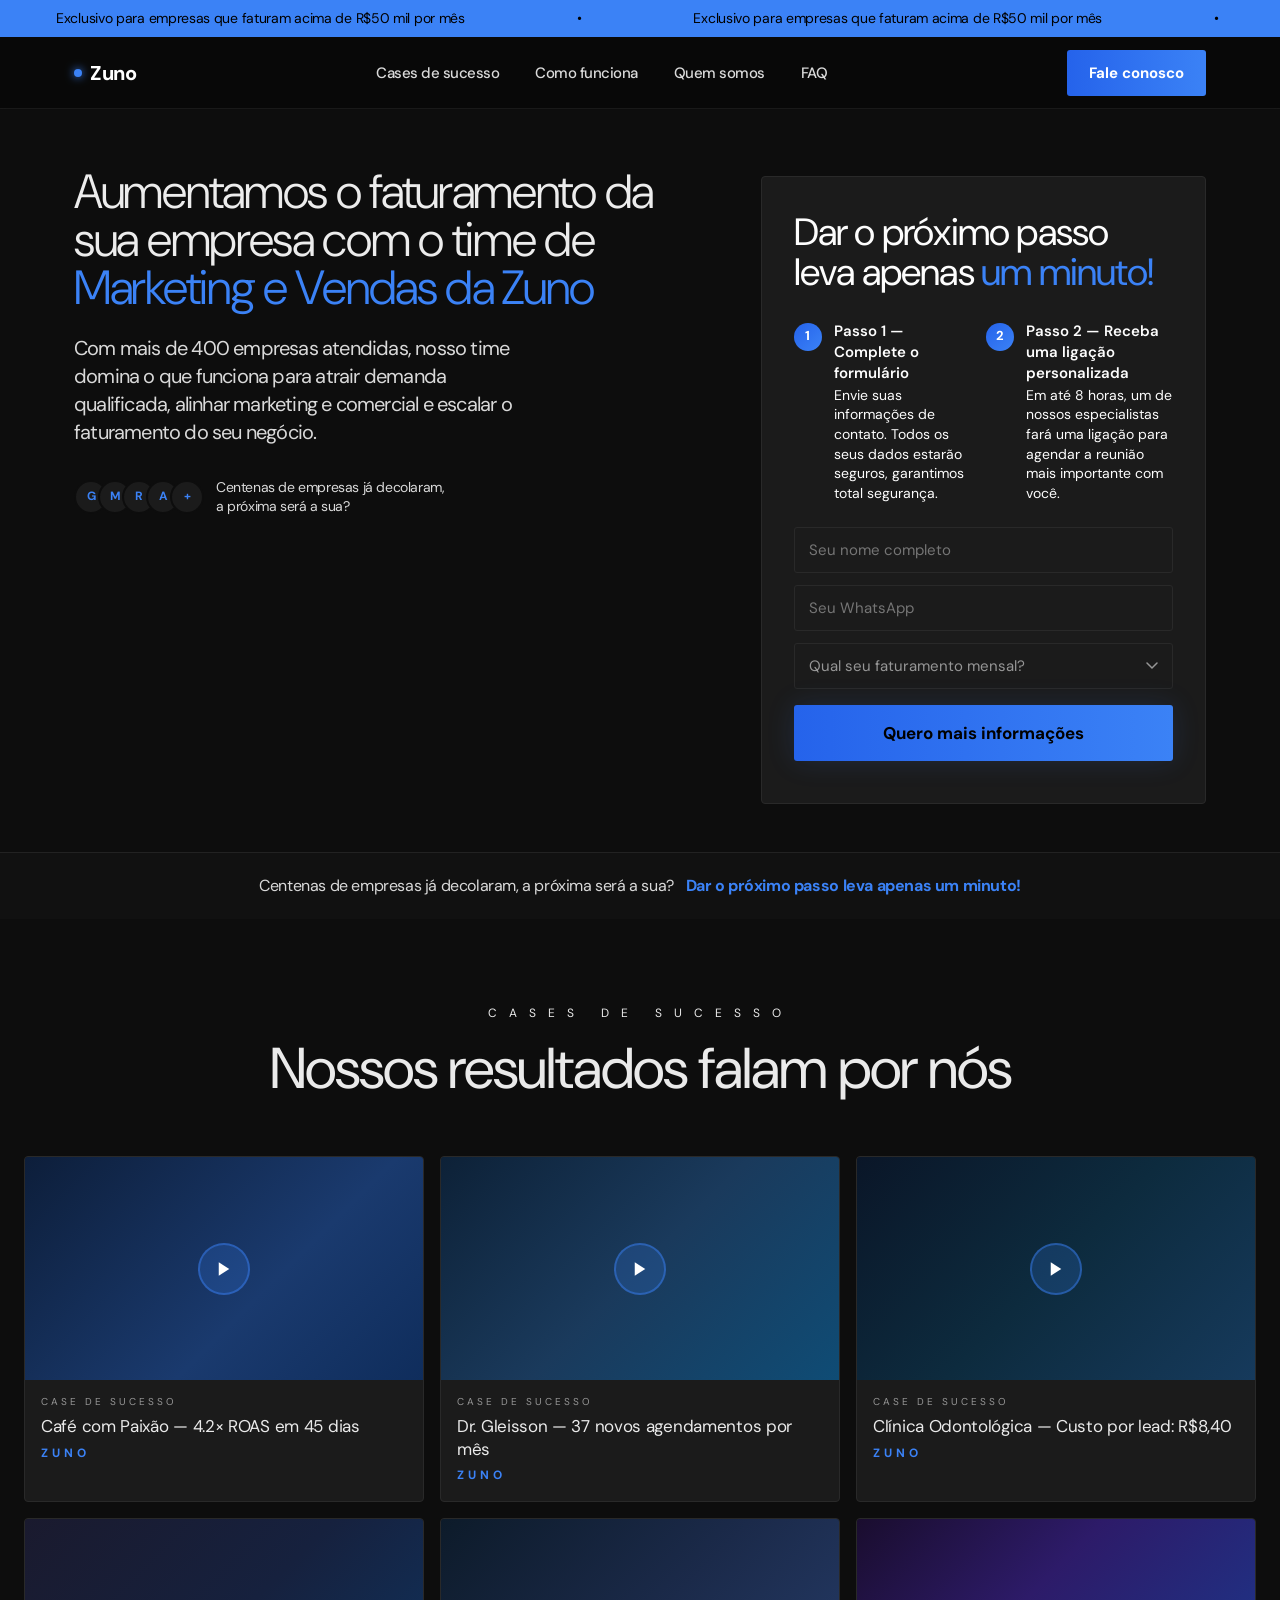
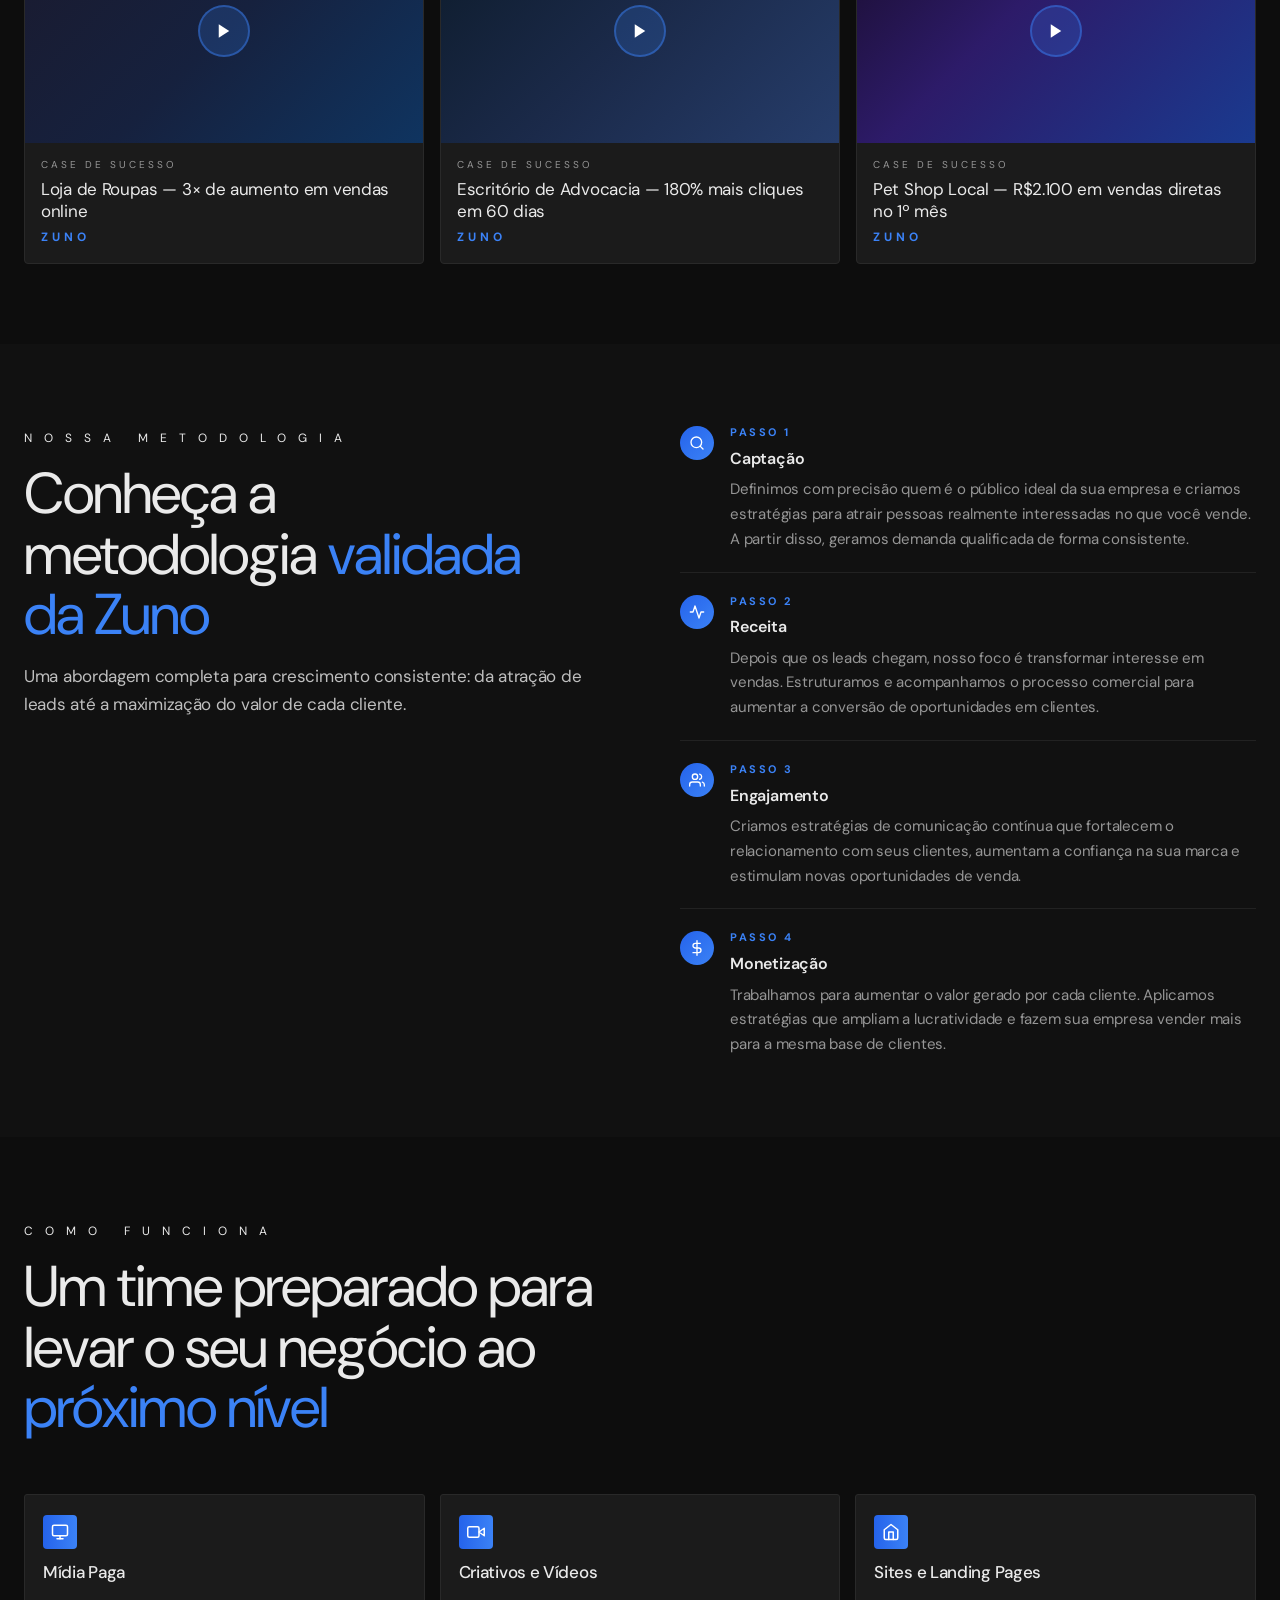
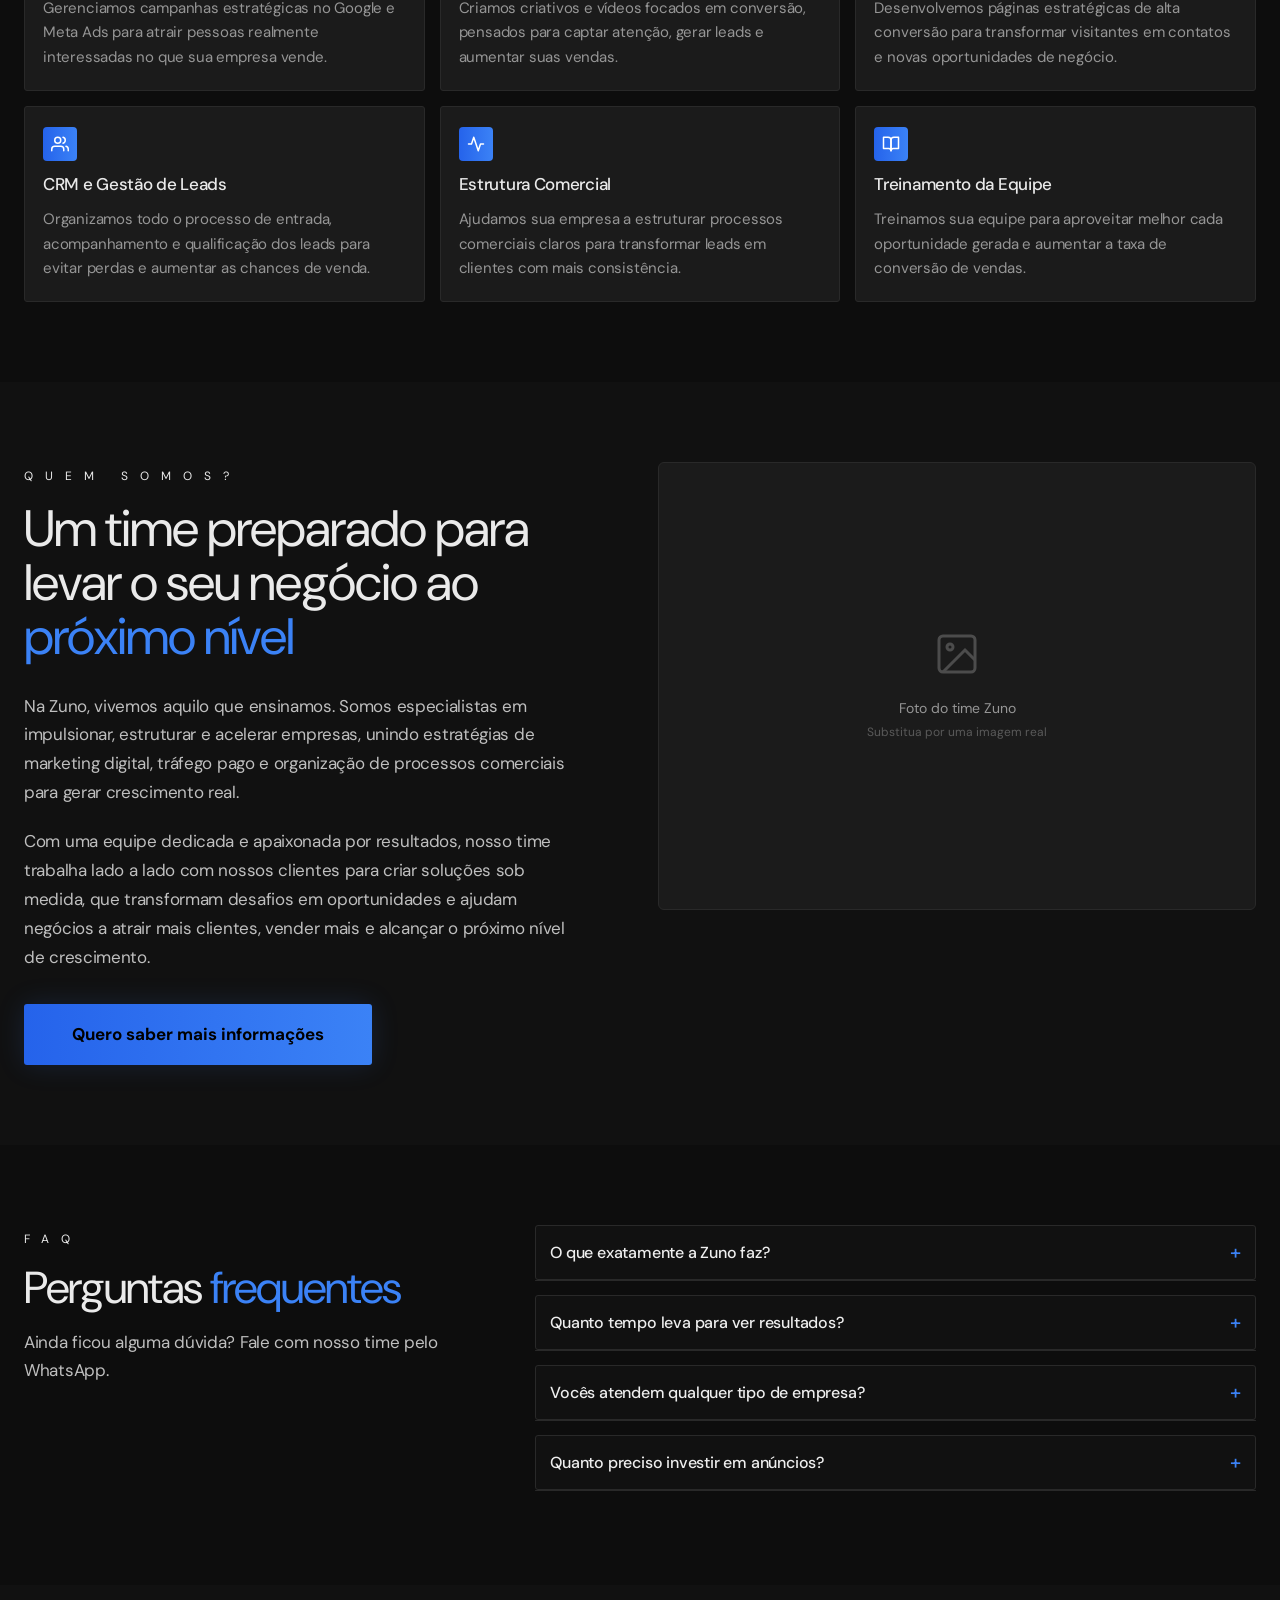
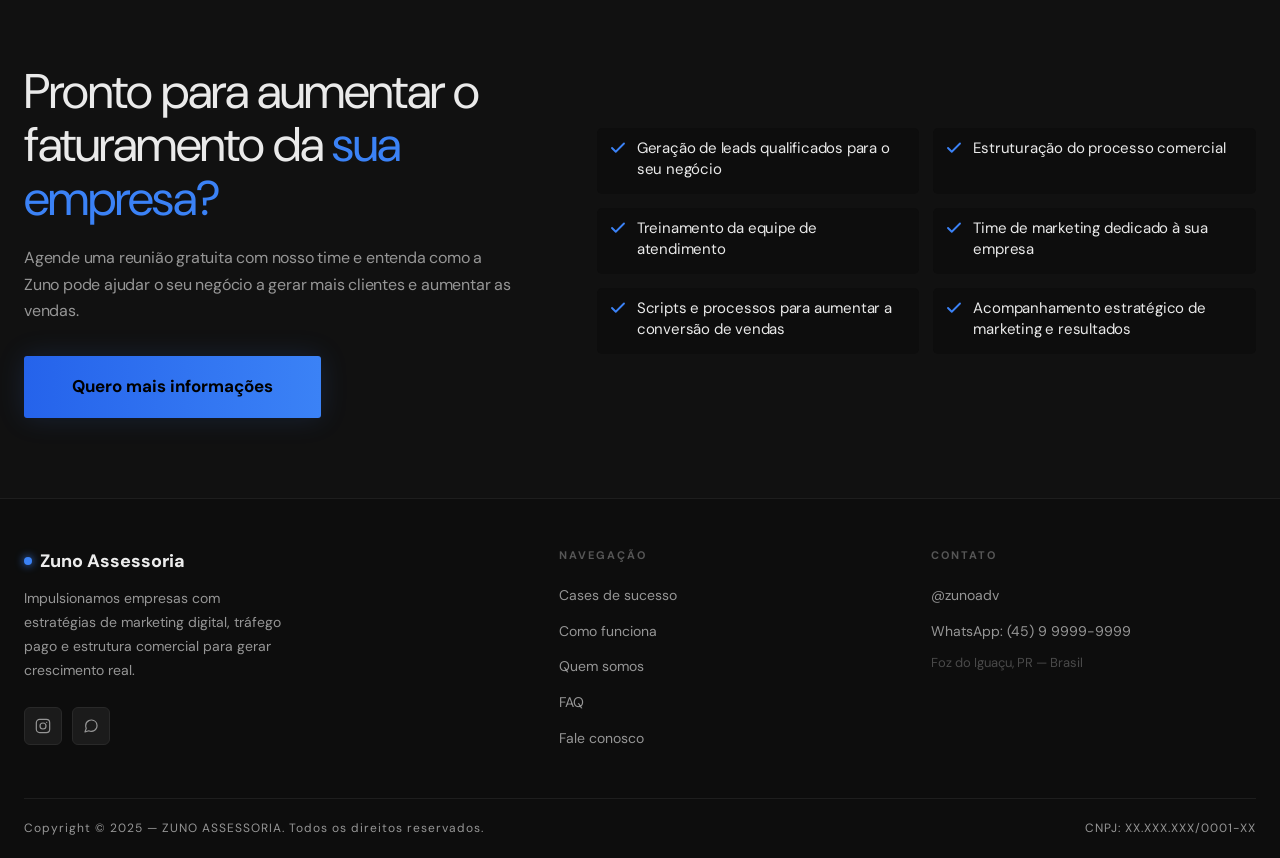
==== index.html @ ab3e51ee "Add initial project structure with essential files including .gitignore, 404 page, favicon, and basi" ====
<!-- Comentario de teste Pedro Riquelme -->



<!DOCTYPE html>
<html lang="pt-BR">
<head>
  <meta charset="UTF-8" />
  <meta name="viewport" content="width=device-width, initial-scale=1.0" />
  <title>Zuno Assessoria — Marketing e Vendas para Empresas</title>
  <meta name="description" content="Aumentamos o faturamento da sua empresa com o time de Marketing e Vendas da Zuno. Mais de 400 empresas atendidas." />
  <meta name="theme-color" content="#0D0D0D" />
  <meta property="og:title" content="Zuno Assessoria — Marketing e Vendas para Empresas" />
  <meta property="og:description" content="Aumentamos o faturamento da sua empresa com o time de Marketing e Vendas da Zuno. Mais de 400 empresas atendidas." />
  <meta property="og:type" content="website" />
  <meta property="og:locale" content="pt_BR" />
  <meta property="og:url" content="https://zuno.com.br/" />
  <meta property="og:image" content="https://zuno.com.br/assets/img/og-cover.jpg" />
  <meta name="twitter:card" content="summary_large_image" />
  <meta name="twitter:title" content="Zuno Assessoria — Marketing e Vendas para Empresas" />
  <meta name="twitter:description" content="Aumentamos o faturamento da sua empresa com o time de Marketing e Vendas da Zuno. Mais de 400 empresas atendidas." />
  <meta name="twitter:image" content="https://zuno.com.br/assets/img/og-cover.jpg" />
  <link rel="icon" type="image/svg+xml" href="favicon.svg" />
  <link rel="manifest" href="site.webmanifest" />
  <link rel="stylesheet" href="assets/css/main.css" />
  <link rel="preconnect" href="https://fonts.googleapis.com" />
  <link rel="preconnect" href="https://fonts.gstatic.com" crossorigin />
  <link href="https://fonts.googleapis.com/css2?family=DM+Sans:ital,opsz,wght@0,9..40,300;0,9..40,400;0,9..40,500;0,9..40,700;1,9..40,300&display=swap" rel="stylesheet" />
  
</head>
<body>

<!-- ─── 1. Ticker ──────────────────────────────────────────────── -->
<div class="ticker-wrap" aria-hidden="true">
  <div class="ticker-track">
    <span class="ticker-item">Exclusivo para empresas que faturam acima de R$50 mil por mês</span>
    <span class="ticker-item">•</span>
    <span class="ticker-item">Exclusivo para empresas que faturam acima de R$50 mil por mês</span>
    <span class="ticker-item">•</span>
    <span class="ticker-item">Exclusivo para empresas que faturam acima de R$50 mil por mês</span>
    <span class="ticker-item">•</span>
    <span class="ticker-item">Exclusivo para empresas que faturam acima de R$50 mil por mês</span>
    <span class="ticker-item">•</span>
  </div>
</div>

<!-- ─── 2. Navbar ──────────────────────────────────────────────── -->
<nav class="nav" id="nav">
  <div class="nav-inner">
    <a href="#" class="nav-logo">
      <span class="nav-dot"></span>
      Zuno
    </a>

    <ul class="nav-links" id="nav-menu">
      <li><a href="#cases">Cases de sucesso</a></li>
      <li><a href="#como-funciona">Como funciona</a></li>
      <li><a href="#quem-somos">Quem somos</a></li>
      <li><a href="#faq">FAQ</a></li>
    </ul>

    <div class="nav-cta-wrap">
      <a href="https://wa.me/5545999999999?text=Ol%C3%A1%2C+Zuno%21+Quero+saber+mais." target="_blank" class="btn btn--nav">
        Fale conosco
      </a>
    </div>

    <button class="nav-toggle" id="nav-toggle" aria-label="Menu" style="display:none;">
      <svg width="22" height="22" viewBox="0 0 24 24" fill="none" stroke="currentColor" stroke-width="2" stroke-linecap="round"><line x1="3" y1="6" x2="21" y2="6"/><line x1="3" y1="12" x2="21" y2="12"/><line x1="3" y1="18" x2="21" y2="18"/></svg>
    </button>
  </div>
</nav>

<!-- ─── 3. Hero ────────────────────────────────────────────────── -->
<section class="hero">
  <div class="hero-inner">

    <!-- Left: copy -->
    <div class="hero-content">
      <h1>
        Aumentamos o faturamento da sua empresa com o time de
        <span class="hl">Marketing e Vendas da Zuno</span>
      </h1>
      <p class="hero-lead">
        Com mais de 400 empresas atendidas, nosso time domina o que funciona para atrair demanda qualificada, alinhar marketing e comercial e escalar o faturamento do seu negócio.
      </p>
      <div class="hero-proof">
        <div class="hero-proof-avatars">
          <div class="avatar">G</div>
          <div class="avatar">M</div>
          <div class="avatar">R</div>
          <div class="avatar">A</div>
          <div class="avatar">+</div>
        </div>
        <p class="hero-proof-text">
          Centenas de empresas já decolaram,<br>a próxima será a sua?
        </p>
      </div>
    </div>

    <!-- Right: form -->
    <div class="hero-form-col">
      <div class="hero-form-card">
        <h2 class="form-title">
          Dar o próximo passo<br>leva apenas <span class="hl">um minuto!</span>
        </h2>

        <div class="form-steps">
          <div class="form-step">
            <div class="step-num">1</div>
            <div class="step-body">
              <strong>Passo 1 — Complete o formulário</strong>
              Envie suas informações de contato. Todos os seus dados estarão seguros, garantimos total segurança.
            </div>
          </div>
          <div class="form-step">
            <div class="step-num">2</div>
            <div class="step-body">
              <strong>Passo 2 — Receba uma ligação personalizada</strong>
              Em até 8 horas, um de nossos especialistas fará uma ligação para agendar a reunião mais importante com você.
            </div>
          </div>
        </div>

        <form id="hero-form" data-sheet-endpoint="https://script.google.com/macros/s/AKfycbxBrelajhMUaCV2Io5oMm3vI7bCicFJ7nbtgN6EpXoU764h94NG1DS22sK47NPUr_xtGw/exec" novalidate>
          <div class="form-row">
            <input class="field" type="text" id="h-nome" name="nome" placeholder="Seu nome completo" required />
          </div>
          <div class="form-row">
            <input class="field" type="tel" id="h-wp" name="whatsapp" placeholder="Seu WhatsApp" required />
          </div>
          <div class="form-row">
            <select class="field" id="h-fat" name="faturamento">
              <option value="" disabled selected>Qual seu faturamento mensal?</option>
              <option>Abaixo de R$15 mil</option>
              <option>R$15 mil a R$30 mil</option>
              <option>R$31 mil a R$50 mil</option>
              <option>R$51 mil a R$100 mil</option>
              <option>R$100 mil a R$200 mil</option>
              <option>R$200 mil a R$500 mil</option>
              <option>Acima de R$500 mil</option>
            </select>
          </div>
          <button type="submit" class="btn btn--primary btn--full" style="margin-top:4px;">
            Quero mais informações
          </button>
          <p id="hero-form-feedback" style="margin-top:10px;font-size:14px;color:var(--gray-mid);" aria-live="polite"></p>
        </form>
      </div>
    </div>

  </div>

  <!-- Bottom bar -->
  <div class="hero-bar">
    <div class="hero-bar-inner">
      <p class="hero-bar-text">
        Centenas de empresas já decolaram, a próxima será a sua?
        <strong style="color:var(--blue); margin-left:8px;">Dar o próximo passo leva apenas um minuto!</strong>
      </p>
    </div>
  </div>
</section>

<!-- ─── 4. Cases ───────────────────────────────────────────────── -->
<section class="cases-section" id="cases">
  <div class="container">
    <div class="cases-head">
      <div class="s-label">CASES DE SUCESSO</div>
      <h2 class="s-title">Nossos resultados falam por nós</h2>
    </div>

    <div class="cases-grid">

      <div class="case-card">
        <div class="case-thumb">
          <div class="case-thumb-bg" style="background:linear-gradient(135deg,#0d1e3a 0%,#1a3a6e 60%,#0f2d5c 100%);"></div>
          <div class="case-play"><svg width="18" height="18" viewBox="0 0 24 24" fill="white"><polygon points="5 3 19 12 5 21 5 3"/></svg></div>
        </div>
        <div class="case-body">
          <div class="case-tag">CASE DE SUCESSO</div>
          <div class="case-title">Café com Paixão — 4.2× ROAS em 45 dias</div>
          <div class="case-brand">ZUNO</div>
        </div>
      </div>

      <div class="case-card">
        <div class="case-thumb">
          <div class="case-thumb-bg" style="background:linear-gradient(135deg,#0d2137 0%,#1a3a5c 50%,#0f4c75 100%);"></div>
          <div class="case-play"><svg width="18" height="18" viewBox="0 0 24 24" fill="white"><polygon points="5 3 19 12 5 21 5 3"/></svg></div>
        </div>
        <div class="case-body">
          <div class="case-tag">CASE DE SUCESSO</div>
          <div class="case-title">Dr. Gleisson — 37 novos agendamentos por mês</div>
          <div class="case-brand">ZUNO</div>
        </div>
      </div>

      <div class="case-card">
        <div class="case-thumb">
          <div class="case-thumb-bg" style="background:linear-gradient(135deg,#0a1628 0%,#0d2b3e 50%,#163a5c 100%);"></div>
          <div class="case-play"><svg width="18" height="18" viewBox="0 0 24 24" fill="white"><polygon points="5 3 19 12 5 21 5 3"/></svg></div>
        </div>
        <div class="case-body">
          <div class="case-tag">CASE DE SUCESSO</div>
          <div class="case-title">Clínica Odontológica — Custo por lead: R$8,40</div>
          <div class="case-brand">ZUNO</div>
        </div>
      </div>

      <div class="case-card">
        <div class="case-thumb">
          <div class="case-thumb-bg" style="background:linear-gradient(135deg,#1a1a2e 0%,#16213e 50%,#0f3460 100%);"></div>
          <div class="case-play"><svg width="18" height="18" viewBox="0 0 24 24" fill="white"><polygon points="5 3 19 12 5 21 5 3"/></svg></div>
        </div>
        <div class="case-body">
          <div class="case-tag">CASE DE SUCESSO</div>
          <div class="case-title">Loja de Roupas — 3× de aumento em vendas online</div>
          <div class="case-brand">ZUNO</div>
        </div>
      </div>

      <div class="case-card">
        <div class="case-thumb">
          <div class="case-thumb-bg" style="background:linear-gradient(135deg,#0d1b2a 0%,#1b2a4a 50%,#263d6b 100%);"></div>
          <div class="case-play"><svg width="18" height="18" viewBox="0 0 24 24" fill="white"><polygon points="5 3 19 12 5 21 5 3"/></svg></div>
        </div>
        <div class="case-body">
          <div class="case-tag">CASE DE SUCESSO</div>
          <div class="case-title">Escritório de Advocacia — 180% mais cliques em 60 dias</div>
          <div class="case-brand">ZUNO</div>
        </div>
      </div>

      <div class="case-card">
        <div class="case-thumb">
          <div class="case-thumb-bg" style="background:linear-gradient(135deg,#1a0d2e 0%,#2d1b69 40%,#1a3a8f 100%);"></div>
          <div class="case-play"><svg width="18" height="18" viewBox="0 0 24 24" fill="white"><polygon points="5 3 19 12 5 21 5 3"/></svg></div>
        </div>
        <div class="case-body">
          <div class="case-tag">CASE DE SUCESSO</div>
          <div class="case-title">Pet Shop Local — R$2.100 em vendas diretas no 1º mês</div>
          <div class="case-brand">ZUNO</div>
        </div>
      </div>

    </div>
  </div>
</section>

<!-- ─── 5. Metodologia ─────────────────────────────────────────── -->
<section class="metod-section" id="metodologia">
  <div class="container">
    <div class="metod-inner">

      <div class="metod-left">
        <div class="s-label">NOSSA METODOLOGIA</div>
        <h2 class="s-title">Conheça a metodologia <span class="hl">validada da Zuno</span></h2>
        <p class="s-sub">Uma abordagem completa para crescimento consistente: da atração de leads até a maximização do valor de cada cliente.</p>
      </div>

      <div class="metod-steps">

        <div class="metod-step">
          <div class="metod-icon">
            <svg width="16" height="16" viewBox="0 0 24 24" fill="none" stroke="currentColor" stroke-width="2" stroke-linecap="round" stroke-linejoin="round"><circle cx="11" cy="11" r="8"/><path d="m21 21-4.35-4.35"/></svg>
          </div>
          <div class="metod-content">
            <div class="metod-label">Passo 1</div>
            <div class="metod-name">Captação</div>
            <p class="metod-desc">Definimos com precisão quem é o público ideal da sua empresa e criamos estratégias para atrair pessoas realmente interessadas no que você vende. A partir disso, geramos demanda qualificada de forma consistente.</p>
          </div>
        </div>

        <div class="metod-step">
          <div class="metod-icon">
            <svg width="16" height="16" viewBox="0 0 24 24" fill="none" stroke="currentColor" stroke-width="2" stroke-linecap="round" stroke-linejoin="round"><polyline points="22 12 18 12 15 21 9 3 6 12 2 12"/></svg>
          </div>
          <div class="metod-content">
            <div class="metod-label">Passo 2</div>
            <div class="metod-name">Receita</div>
            <p class="metod-desc">Depois que os leads chegam, nosso foco é transformar interesse em vendas. Estruturamos e acompanhamos o processo comercial para aumentar a conversão de oportunidades em clientes.</p>
          </div>
        </div>

        <div class="metod-step">
          <div class="metod-icon">
            <svg width="16" height="16" viewBox="0 0 24 24" fill="none" stroke="currentColor" stroke-width="2" stroke-linecap="round" stroke-linejoin="round"><path d="M17 21v-2a4 4 0 0 0-4-4H5a4 4 0 0 0-4 4v2"/><circle cx="9" cy="7" r="4"/><path d="M23 21v-2a4 4 0 0 0-3-3.87"/><path d="M16 3.13a4 4 0 0 1 0 7.75"/></svg>
          </div>
          <div class="metod-content">
            <div class="metod-label">Passo 3</div>
            <div class="metod-name">Engajamento</div>
            <p class="metod-desc">Criamos estratégias de comunicação contínua que fortalecem o relacionamento com seus clientes, aumentam a confiança na sua marca e estimulam novas oportunidades de venda.</p>
          </div>
        </div>

        <div class="metod-step" style="border-bottom:none; padding-bottom:0;">
          <div class="metod-icon">
            <svg width="16" height="16" viewBox="0 0 24 24" fill="none" stroke="currentColor" stroke-width="2" stroke-linecap="round" stroke-linejoin="round"><line x1="12" y1="1" x2="12" y2="23"/><path d="M17 5H9.5a3.5 3.5 0 0 0 0 7h5a3.5 3.5 0 0 1 0 7H6"/></svg>
          </div>
          <div class="metod-content">
            <div class="metod-label">Passo 4</div>
            <div class="metod-name">Monetização</div>
            <p class="metod-desc">Trabalhamos para aumentar o valor gerado por cada cliente. Aplicamos estratégias que ampliam a lucratividade e fazem sua empresa vender mais para a mesma base de clientes.</p>
          </div>
        </div>

      </div>
    </div>
  </div>
</section>

<!-- ─── 6. Como Funciona ───────────────────────────────────────── -->
<section class="services-section" id="como-funciona">
  <div class="container">
    <div class="services-head">
      <div class="s-label">COMO FUNCIONA</div>
      <h2 class="s-title">Um time preparado para levar o seu negócio ao <span class="hl">próximo nível</span></h2>
    </div>

    <div class="services-grid">

      <div class="service-card">
        <div class="service-icon">
          <svg width="18" height="18" viewBox="0 0 24 24" fill="none" stroke="currentColor" stroke-width="2" stroke-linecap="round" stroke-linejoin="round"><rect x="2" y="3" width="20" height="14" rx="2"/><path d="M8 21h8"/><path d="M12 17v4"/></svg>
        </div>
        <div class="service-name">Mídia Paga</div>
        <p class="service-desc">Gerenciamos campanhas estratégicas no Google e Meta Ads para atrair pessoas realmente interessadas no que sua empresa vende.</p>
      </div>

      <div class="service-card">
        <div class="service-icon">
          <svg width="18" height="18" viewBox="0 0 24 24" fill="none" stroke="currentColor" stroke-width="2" stroke-linecap="round" stroke-linejoin="round"><polygon points="23 7 16 12 23 17 23 7"/><rect x="1" y="5" width="15" height="14" rx="2" ry="2"/></svg>
        </div>
        <div class="service-name">Criativos e Vídeos</div>
        <p class="service-desc">Criamos criativos e vídeos focados em conversão, pensados para captar atenção, gerar leads e aumentar suas vendas.</p>
      </div>

      <div class="service-card">
        <div class="service-icon">
          <svg width="18" height="18" viewBox="0 0 24 24" fill="none" stroke="currentColor" stroke-width="2" stroke-linecap="round" stroke-linejoin="round"><path d="M3 9l9-7 9 7v11a2 2 0 0 1-2 2H5a2 2 0 0 1-2-2z"/><polyline points="9 22 9 12 15 12 15 22"/></svg>
        </div>
        <div class="service-name">Sites e Landing Pages</div>
        <p class="service-desc">Desenvolvemos páginas estratégicas de alta conversão para transformar visitantes em contatos e novas oportunidades de negócio.</p>
      </div>

      <div class="service-card">
        <div class="service-icon">
          <svg width="18" height="18" viewBox="0 0 24 24" fill="none" stroke="currentColor" stroke-width="2" stroke-linecap="round" stroke-linejoin="round"><path d="M17 21v-2a4 4 0 0 0-4-4H5a4 4 0 0 0-4 4v2"/><circle cx="9" cy="7" r="4"/><path d="M23 21v-2a4 4 0 0 0-3-3.87"/><path d="M16 3.13a4 4 0 0 1 0 7.75"/></svg>
        </div>
        <div class="service-name">CRM e Gestão de Leads</div>
        <p class="service-desc">Organizamos todo o processo de entrada, acompanhamento e qualificação dos leads para evitar perdas e aumentar as chances de venda.</p>
      </div>

      <div class="service-card">
        <div class="service-icon">
          <svg width="18" height="18" viewBox="0 0 24 24" fill="none" stroke="currentColor" stroke-width="2" stroke-linecap="round" stroke-linejoin="round"><polyline points="22 12 18 12 15 21 9 3 6 12 2 12"/></svg>
        </div>
        <div class="service-name">Estrutura Comercial</div>
        <p class="service-desc">Ajudamos sua empresa a estruturar processos comerciais claros para transformar leads em clientes com mais consistência.</p>
      </div>

      <div class="service-card">
        <div class="service-icon">
          <svg width="18" height="18" viewBox="0 0 24 24" fill="none" stroke="currentColor" stroke-width="2" stroke-linecap="round" stroke-linejoin="round"><path d="M2 3h6a4 4 0 0 1 4 4v14a3 3 0 0 0-3-3H2z"/><path d="M22 3h-6a4 4 0 0 0-4 4v14a3 3 0 0 1 3-3h7z"/></svg>
        </div>
        <div class="service-name">Treinamento da Equipe</div>
        <p class="service-desc">Treinamos sua equipe para aproveitar melhor cada oportunidade gerada e aumentar a taxa de conversão de vendas.</p>
      </div>

    </div>
  </div>
</section>

<!-- ─── 7. Quem Somos ──────────────────────────────────────────── -->
<section class="about-section" id="quem-somos">
  <div class="container">
    <div class="about-inner">

      <div>
        <div class="s-label">QUEM SOMOS?</div>
        <h2 class="about-title">Um time preparado para levar o seu negócio ao <span class="hl">próximo nível</span></h2>
        <p class="about-body">
          Na Zuno, vivemos aquilo que ensinamos. Somos especialistas em impulsionar, estruturar e acelerar empresas, unindo estratégias de marketing digital, tráfego pago e organização de processos comerciais para gerar crescimento real.
        </p>
        <p class="about-body">
          Com uma equipe dedicada e apaixonada por resultados, nosso time trabalha lado a lado com nossos clientes para criar soluções sob medida, que transformam desafios em oportunidades e ajudam negócios a atrair mais clientes, vender mais e alcançar o próximo nível de crescimento.
        </p>
        <div class="about-cta">
          <a href="https://wa.me/5545999999999?text=Ol%C3%A1%2C+Zuno%21+Quero+agendar+uma+reuni%C3%A3o." target="_blank" class="btn btn--primary">
            Quero saber mais informações
          </a>
        </div>
      </div>

      <div class="about-img-wrap">
        <div class="about-img-placeholder">
          <svg width="48" height="48" viewBox="0 0 24 24" fill="none" stroke="currentColor" stroke-width="1.5"><rect x="3" y="3" width="18" height="18" rx="2"/><circle cx="8.5" cy="8.5" r="1.5"/><polyline points="21 15 16 10 5 21"/></svg>
          <p>Foto do time Zuno</p>
          <p style="font-size:12px;margin-top:4px;opacity:.5;">Substitua por uma imagem real</p>
        </div>
      </div>

    </div>
  </div>
</section>

<!-- ─── 8. FAQ ──────────────────────────────────────────────────── -->
<section class="faq-section" id="faq">
  <div class="container">
    <div class="faq-inner">

      <div class="faq-left">
        <div class="s-label">FAQ</div>
        <h2 class="s-title">Perguntas <span class="hl">frequentes</span></h2>
        <p class="s-sub" style="margin-top:16px;">Ainda ficou alguma dúvida? Fale com nosso time pelo WhatsApp.</p>
      </div>

      <div class="faq-list">

        <div class="faq-item">
          <button class="faq-trigger">
            O que exatamente a Zuno faz?
            <span class="faq-icon" aria-hidden="true">+</span>
          </button>
          <div class="faq-body">
            Somos uma assessoria especializada em marketing e estrutura comercial para empresas que querem crescer. Cuidamos da geração de demanda, organização do processo de vendas, gestão de leads e otimização do funil comercial para ajudar sua empresa a atrair mais clientes e aumentar o faturamento de forma consistente.
          </div>
        </div>

        <div class="faq-item">
          <button class="faq-trigger">
            Quanto tempo leva para ver resultados?
            <span class="faq-icon" aria-hidden="true">+</span>
          </button>
          <div class="faq-body">
            Depende do estágio atual do seu negócio, estrutura interna e investimento. Mas, na maioria dos casos, nossos clientes começam a sentir o impacto positivo nas vendas em 30 a 60 dias.
          </div>
        </div>

        <div class="faq-item">
          <button class="faq-trigger">
            Vocês atendem qualquer tipo de empresa?
            <span class="faq-icon" aria-hidden="true">+</span>
          </button>
          <div class="faq-body">
            Atendemos desde empresas em fase de crescimento até operações consolidadas. Nosso foco são negócios que querem escalar o faturamento com consistência, unindo marketing e estrutura comercial.
          </div>
        </div>

        <div class="faq-item">
          <button class="faq-trigger">
            Quanto preciso investir em anúncios?
            <span class="faq-icon" aria-hidden="true">+</span>
          </button>
          <div class="faq-body">
            O investimento pode variar de acordo com o mercado, nível de concorrência e objetivos de crescimento da sua empresa. Durante a reunião inicial analisamos o seu cenário atual e indicamos o investimento mais adequado para gerar resultados de forma estratégica.
          </div>
        </div>

      </div>
    </div>
  </div>
</section>

<!-- ─── 9. CTA Final ───────────────────────────────────────────── -->
<section class="cta-section" id="contato">
  <div class="container">
    <div class="cta-inner">

      <div>
        <h2 class="cta-title">Pronto para aumentar o faturamento da <span class="hl">sua empresa?</span></h2>
        <p class="cta-sub">Agende uma reunião gratuita com nosso time e entenda como a Zuno pode ajudar o seu negócio a gerar mais clientes e aumentar as vendas.</p>
        <a href="https://wa.me/5545999999999?text=Ol%C3%A1%2C+Zuno%21+Quero+agendar+uma+reuni%C3%A3o+gratuita." target="_blank" class="btn btn--primary">
          Quero mais informações
        </a>
      </div>

      <div>
        <div class="features-grid">
          <div class="feature-item">
            <span class="feature-check">
              <svg width="18" height="18" viewBox="0 0 24 24" fill="none" stroke="currentColor" stroke-width="2.5" stroke-linecap="round" stroke-linejoin="round"><polyline points="20 6 9 17 4 12"/></svg>
            </span>
            <span class="feature-text">Geração de leads qualificados para o seu negócio</span>
          </div>
          <div class="feature-item">
            <span class="feature-check">
              <svg width="18" height="18" viewBox="0 0 24 24" fill="none" stroke="currentColor" stroke-width="2.5" stroke-linecap="round" stroke-linejoin="round"><polyline points="20 6 9 17 4 12"/></svg>
            </span>
            <span class="feature-text">Estruturação do processo comercial</span>
          </div>
          <div class="feature-item">
            <span class="feature-check">
              <svg width="18" height="18" viewBox="0 0 24 24" fill="none" stroke="currentColor" stroke-width="2.5" stroke-linecap="round" stroke-linejoin="round"><polyline points="20 6 9 17 4 12"/></svg>
            </span>
            <span class="feature-text">Treinamento da equipe de atendimento</span>
          </div>
          <div class="feature-item">
            <span class="feature-check">
              <svg width="18" height="18" viewBox="0 0 24 24" fill="none" stroke="currentColor" stroke-width="2.5" stroke-linecap="round" stroke-linejoin="round"><polyline points="20 6 9 17 4 12"/></svg>
            </span>
            <span class="feature-text">Time de marketing dedicado à sua empresa</span>
          </div>
          <div class="feature-item">
            <span class="feature-check">
              <svg width="18" height="18" viewBox="0 0 24 24" fill="none" stroke="currentColor" stroke-width="2.5" stroke-linecap="round" stroke-linejoin="round"><polyline points="20 6 9 17 4 12"/></svg>
            </span>
            <span class="feature-text">Scripts e processos para aumentar a conversão de vendas</span>
          </div>
          <div class="feature-item">
            <span class="feature-check">
              <svg width="18" height="18" viewBox="0 0 24 24" fill="none" stroke="currentColor" stroke-width="2.5" stroke-linecap="round" stroke-linejoin="round"><polyline points="20 6 9 17 4 12"/></svg>
            </span>
            <span class="feature-text">Acompanhamento estratégico de marketing e resultados</span>
          </div>
        </div>
      </div>

    </div>
  </div>
</section>

<!-- ─── 10. Footer ─────────────────────────────────────────────── -->
<footer class="footer">
  <div class="container">
    <div class="footer-grid">

      <div>
        <div class="footer-logo">
          <span class="nav-dot"></span>
          Zuno Assessoria
        </div>
        <p class="footer-tagline">Impulsionamos empresas com estratégias de marketing digital, tráfego pago e estrutura comercial para gerar crescimento real.</p>
        <div class="footer-socials">
          <a href="https://instagram.com/zunoadv" target="_blank" class="social-btn" aria-label="Instagram">
            <svg width="16" height="16" viewBox="0 0 24 24" fill="none" stroke="currentColor" stroke-width="1.8" stroke-linecap="round" stroke-linejoin="round">
              <rect x="2" y="2" width="20" height="20" rx="5"/>
              <circle cx="12" cy="12" r="4.5"/>
              <circle cx="17.5" cy="6.5" r="1" fill="currentColor" stroke="none"/>
            </svg>
          </a>
          <a href="https://wa.me/5545999999999" target="_blank" class="social-btn" aria-label="WhatsApp">
            <svg width="16" height="16" viewBox="0 0 24 24" fill="none" stroke="currentColor" stroke-width="1.8" stroke-linecap="round" stroke-linejoin="round">
              <path d="M21 11.5a8.38 8.38 0 0 1-.9 3.8 8.5 8.5 0 0 1-7.6 4.7 8.38 8.38 0 0 1-3.8-.9L3 21l1.9-5.7a8.38 8.38 0 0 1-.9-3.8 8.5 8.5 0 0 1 4.7-7.6 8.38 8.38 0 0 1 3.8-.9h.5a8.48 8.48 0 0 1 8 8v.5z"/>
            </svg>
          </a>
        </div>
      </div>

      <div>
        <div class="footer-col-label">Navegação</div>
        <ul class="footer-links">
          <li><a href="#cases">Cases de sucesso</a></li>
          <li><a href="#como-funciona">Como funciona</a></li>
          <li><a href="#quem-somos">Quem somos</a></li>
          <li><a href="#faq">FAQ</a></li>
          <li><a href="#contato">Fale conosco</a></li>
        </ul>
      </div>

      <div>
        <div class="footer-col-label">Contato</div>
        <ul class="footer-links">
          <li><a href="https://instagram.com/zunoadv" target="_blank">@zunoadv</a></li>
          <li><a href="https://wa.me/5545999999999" target="_blank">WhatsApp: (45) 9 9999-9999</a></li>
          <li style="color:rgba(255,255,255,.25);font-size:13px;pointer-events:none;">Foz do Iguaçu, PR — Brasil</li>
        </ul>
      </div>

    </div>

    <div class="footer-bottom">
      <span>Copyright © 2025 — ZUNO ASSESSORIA. Todos os direitos reservados.</span>
      <span>CNPJ: XX.XXX.XXX/0001-XX</span>
    </div>
  </div>
</footer>

<!-- ─── JavaScript ─────────────────────────────────────────────── -->
<script src="assets/js/main.js" defer></script>

</body>
</html>
---- assets/css/main.css ----
/* ─── Variables ─────────────────────────────────────────────── */
    :root {
      --blue:         #3b82f6;
      --blue-dark:    #2563eb;
      --blue-glow:    rgba(59,130,246,0.15);
      --blue-border:  rgba(59,130,246,0.28);

      --bg:           #0D0D0D;
      --bg-card:      #1B1B1B;
      --bg-deeper:    #111111;
      --border:       rgba(255,255,255,0.07);
      --border-card:  #292929;

      --white:        #ECECEC;
      --white-soft:   #EAEAEA;
      --white-muted:  #D9D9D9;
      --gray:         #BFBFBF;
      --gray-mid:     #969696;

      --font: 'DM Sans', sans-serif;
      --r:    3px;
    }

    /* ─── Reset ─────────────────────────────────────────────────── */
    *, *::before, *::after { box-sizing: border-box; margin: 0; padding: 0; }
    html { scroll-behavior: smooth; }
    body {
      font-family: var(--font);
      background: var(--bg);
      color: var(--white);
      line-height: 1.6;
      overflow-x: hidden;
      padding-top: 108px;
    }
    img { max-width: 100%; display: block; }
    a { color: inherit; text-decoration: none; }
    button { font-family: var(--font); }

    .container {
      width: 100%;
      max-width: 1280px;
      margin: 0 auto;
      padding: 0 24px;
    }
    .container--narrow { max-width: 1180px; }

    /* ─── Buttons ───────────────────────────────────────────────── */
    .btn {
      display: inline-flex;
      align-items: center;
      justify-content: center;
      gap: 8px;
      font-family: var(--font);
      font-weight: 700;
      border: none;
      border-radius: var(--r);
      cursor: pointer;
      transition: transform .2s ease, box-shadow .2s ease, background .2s ease;
      white-space: nowrap;
      text-decoration: none;
    }
    .btn--primary {
      background: linear-gradient(90deg, var(--blue-dark) 0%, var(--blue) 100%);
      color: #000;
      font-size: 17px;
      padding: 17px 48px;
      box-shadow: 0 0 28px var(--blue-glow);
    }
    .btn--primary:hover { transform: scale(1.05); box-shadow: 0 0 40px rgba(59,130,246,.35); }

    .btn--nav {
      background: linear-gradient(90deg, var(--blue-dark) 0%, var(--blue) 100%);
      color: #fff;
      font-size: 15px;
      padding: 11px 22px;
    }
    .btn--nav:hover { transform: scale(1.05); }

    .btn--full { width: 100%; }

    /* ─── Section Shared ────────────────────────────────────────── */
    .s-label {
      display: inline-block;
      font-size: 12px;
      font-weight: 400;
      letter-spacing: 12px;
      text-transform: uppercase;
      color: var(--white-soft);
      margin-bottom: 16px;
    }
    .s-title {
      font-size: clamp(36px, 4.5vw, 60px);
      font-weight: 400;
      line-height: 1.05;
      letter-spacing: -1px;
      color: var(--white-soft);
      margin-bottom: 16px;
    }
    .s-title .hl { color: var(--blue); }
    .s-sub {
      font-size: 17px;
      font-weight: 400;
      line-height: 1.65;
      letter-spacing: -.3px;
      color: var(--gray);
    }

    /* ─── 1. Ticker ─────────────────────────────────────────────── */
    .ticker-wrap {
      position: fixed;
      top: 0; left: 0; width: 100%;
      height: 37px;
      background: var(--blue);
      z-index: 1001;
      overflow: hidden;
      display: flex;
      align-items: center;
    }
    .ticker-track {
      display: flex;
      animation: tick 28s linear infinite;
      white-space: nowrap;
    }
    .ticker-wrap:hover .ticker-track { animation-play-state: paused; }
    .ticker-item {
      font-size: 14px;
      font-weight: 400;
      color: #000;
      letter-spacing: -.3px;
      padding: 0 56px;
    }
    .ticker-sep { color: rgba(0,0,0,.4); margin: 0 4px; }
    @keyframes tick {
      from { transform: translateX(0); }
      to   { transform: translateX(-50%); }
    }

    /* ─── 2. Navbar ─────────────────────────────────────────────── */
    .nav {
      position: fixed;
      top: 37px; left: 0; width: 100%;
      z-index: 1000;
      background: rgba(0,0,0,.32);
      backdrop-filter: blur(3px);
      -webkit-backdrop-filter: blur(3px);
      border-bottom: 1px solid var(--border);
      transition: background .2s;
    }
    .nav--solid { background: rgba(13,13,13,.97); }
    .nav-inner {
      max-width: 1180px;
      margin: 0 auto;
      padding: 0 24px;
      height: 71px;
      display: flex;
      align-items: center;
      justify-content: space-between;
    }
    .nav-logo {
      display: flex;
      align-items: center;
      gap: 8px;
      font-size: 20px;
      font-weight: 800;
      letter-spacing: -.5px;
      color: #fff;
    }
    .nav-dot {
      width: 8px; height: 8px;
      background: var(--blue);
      border-radius: 50%;
      box-shadow: 0 0 8px var(--blue);
    }
    .nav-links {
      display: flex;
      align-items: center;
      gap: 36px;
      list-style: none;
    }
    .nav-links a {
      font-size: 15px;
      font-weight: 500;
      letter-spacing: -.5px;
      color: rgba(255,255,255,.85);
      transition: color .2s;
    }
    .nav-links a:hover { color: #fff; }
    .nav-toggle {
      display: none;
      background: none;
      border: none;
      color: #fff;
      cursor: pointer;
      padding: 4px;
    }

    /* ─── 3. Hero ───────────────────────────────────────────────── */
    .hero {
      background: var(--bg);
      padding: 60px 0 0;
    }
    .hero-inner {
      max-width: 1180px;
      margin: 0 auto;
      padding: 0 24px 0;
      display: flex;
      align-items: flex-start;
      gap: 64px;
    }
    .hero-content { flex: 0 0 55%; }
    .hero-form-col { flex: 1; padding-top: 8px; }

    .hero h1 {
      font-size: clamp(34px, 3.8vw, 48px);
      font-weight: 300;
      line-height: 1.0;
      letter-spacing: -1.3px;
      color: var(--white);
      margin-bottom: 22px;
    }
    .hero h1 .hl { color: var(--blue); }

    .hero-lead {
      font-size: 20px;
      font-weight: 400;
      line-height: 1.4;
      letter-spacing: -.8px;
      color: var(--white-muted);
      max-width: 460px;
      margin-bottom: 32px;
    }

    .hero-proof {
      display: flex;
      align-items: center;
      gap: 12px;
      margin-bottom: 0;
    }
    .hero-proof-avatars {
      display: flex;
    }
    .avatar {
      width: 34px; height: 34px;
      border-radius: 50%;
      border: 2px solid var(--bg);
      background: var(--bg-card);
      margin-left: -10px;
      overflow: hidden;
      display: flex;
      align-items: center;
      justify-content: center;
      font-size: 12px;
      font-weight: 700;
      color: var(--blue);
    }
    .avatar:first-child { margin-left: 0; }
    .hero-proof-text {
      font-size: 14px;
      font-weight: 400;
      line-height: 1.35;
      letter-spacing: -.4px;
      color: var(--white-muted);
    }

    /* Hero form card */
    .hero-form-card {
      background: var(--bg-card);
      border: 1px solid var(--border-card);
      border-radius: 4px;
      padding: 36px 32px 32px;
    }
    .form-title {
      font-size: clamp(26px, 3vw, 38px);
      font-weight: 400;
      line-height: 1.05;
      letter-spacing: -.8px;
      color: #FDFDFD;
      margin-bottom: 28px;
    }
    .form-title .hl { color: var(--blue); }
    .form-steps {
      display: flex;
      gap: 20px;
      margin-bottom: 24px;
    }
    .form-step {
      display: flex;
      align-items: flex-start;
      gap: 12px;
    }
    .step-num {
      flex-shrink: 0;
      width: 28px; height: 28px;
      border-radius: 50%;
      background: linear-gradient(135deg, var(--blue-dark), var(--blue));
      display: flex;
      align-items: center;
      justify-content: center;
      font-size: 13px;
      font-weight: 700;
      color: #fff;
      margin-top: 2px;
    }
    .step-body { font-size: 14px; font-weight: 400; line-height: 1.4; color: #FDFDFD; }
    .step-body strong { display: block; font-size: 15px; font-weight: 600; margin-bottom: 2px; }

    .form-row { margin-bottom: 12px; }
    select.field, input.field {
      width: 100%;
      background: var(--bg-card);
      border: 1px solid var(--border-card);
      border-radius: var(--r);
      color: var(--gray-mid);
      font-family: var(--font);
      font-size: 15px;
      padding: 12px 14px;
      outline: none;
      appearance: none;
      -webkit-appearance: none;
      transition: border-color .2s, box-shadow .2s;
      background-image: url("data:image/svg+xml,%3Csvg xmlns='http://www.w3.org/2000/svg' width='12' height='8' viewBox='0 0 12 8'%3E%3Cpath d='M1 1l5 5 5-5' stroke='%23969696' stroke-width='1.5' fill='none' stroke-linecap='round'/%3E%3C/svg%3E");
      background-repeat: no-repeat;
      background-position: right 14px center;
      padding-right: 38px;
    }
    input.field { background-image: none; padding-right: 14px; }
    select.field:focus, input.field:focus {
      border-color: var(--blue);
      box-shadow: 0 0 0 3px var(--blue-glow);
    }
    select.field option { background: var(--bg-card); color: var(--white); }

    /* Hero bottom bar */
    .hero-bar {
      margin-top: 48px;
      background: var(--bg-deeper);
      border-top: 1px solid var(--border);
      padding: 20px 0;
    }
    .hero-bar-inner {
      max-width: 1180px;
      margin: 0 auto;
      padding: 0 24px;
      display: flex;
      align-items: center;
      justify-content: center;
      gap: 12px;
    }
    .hero-bar-text {
      font-size: 16px;
      font-weight: 400;
      letter-spacing: -.4px;
      color: var(--white-muted);
    }

    /* ─── 4. Cases ──────────────────────────────────────────────── */
    .cases-section {
      background: var(--bg);
      padding: 80px 0;
    }
    .cases-head { text-align: center; margin-bottom: 56px; }
    .cases-grid {
      display: grid;
      grid-template-columns: repeat(3, 1fr);
      gap: 16px;
    }
    .case-card {
      background: var(--bg-card);
      border: 1px solid var(--border-card);
      border-radius: 4px;
      overflow: hidden;
      cursor: pointer;
      transition: transform .2s, border-color .2s, box-shadow .2s;
    }
    .case-card:hover {
      transform: translateY(-4px);
      border-color: var(--blue-border);
      box-shadow: 0 12px 40px rgba(0,0,0,.5);
    }
    .case-thumb {
      aspect-ratio: 16/9;
      position: relative;
      overflow: hidden;
      display: flex;
      align-items: center;
      justify-content: center;
    }
    .case-thumb-bg {
      position: absolute;
      inset: 0;
    }
    .case-play {
      position: relative;
      z-index: 1;
      width: 52px; height: 52px;
      border-radius: 50%;
      background: rgba(59,130,246,.2);
      border: 2px solid rgba(59,130,246,.45);
      display: flex;
      align-items: center;
      justify-content: center;
      color: #fff;
      transition: background .2s, transform .2s;
    }
    .case-card:hover .case-play { background: var(--blue); transform: scale(1.08); }
    .case-body { padding: 14px 16px 16px; }
    .case-tag {
      font-size: 10px;
      letter-spacing: 3px;
      text-transform: uppercase;
      color: var(--gray-mid);
      margin-bottom: 5px;
    }
    .case-title {
      font-size: 17px;
      font-weight: 400;
      line-height: 1.3;
      color: var(--white-soft);
      margin-bottom: 6px;
      letter-spacing: -.3px;
    }
    .case-brand {
      font-size: 12px;
      font-weight: 700;
      letter-spacing: 4px;
      text-transform: uppercase;
      color: var(--blue);
    }

    /* ─── 5. Metodologia ────────────────────────────────────────── */
    .metod-section {
      padding: 80px 0;
      background: var(--bg-deeper);
    }
    .metod-inner {
      display: grid;
      grid-template-columns: 1fr 1fr;
      gap: 80px;
      align-items: start;
    }
    .metod-left .s-title { max-width: 520px; }
    .metod-steps { display: flex; flex-direction: column; gap: 0; }
    .metod-step {
      display: flex;
      align-items: flex-start;
      gap: 16px;
      padding: 20px 0;
      border-bottom: 1px solid var(--border);
    }
    .metod-step:first-child { padding-top: 0; }
    .metod-icon {
      flex-shrink: 0;
      width: 34px; height: 34px;
      border-radius: 50%;
      background: linear-gradient(135deg, var(--blue-dark), var(--blue));
      display: flex;
      align-items: center;
      justify-content: center;
      color: #fff;
      margin-top: 2px;
    }
    .metod-label {
      font-size: 11px;
      font-weight: 700;
      letter-spacing: 2.5px;
      text-transform: uppercase;
      color: var(--blue);
      margin-bottom: 4px;
    }
    .metod-name {
      font-size: 16px;
      font-weight: 600;
      color: var(--white-soft);
      margin-bottom: 6px;
      letter-spacing: -.2px;
    }
    .metod-desc {
      font-size: 15px;
      font-weight: 400;
      line-height: 1.65;
      color: var(--gray-mid);
      letter-spacing: -.2px;
    }

    /* ─── 6. Como Funciona ──────────────────────────────────────── */
    .services-section {
      background: var(--bg);
      padding: 80px 0;
    }
    .services-head { max-width: 640px; margin-bottom: 56px; }
    .services-grid {
      display: grid;
      grid-template-columns: repeat(3, 1fr);
      gap: 15px;
    }
    .service-card {
      background: var(--bg-card);
      border: 1px solid var(--border-card);
      border-radius: var(--r);
      padding: 20px 18px;
      display: flex;
      flex-direction: column;
      gap: 12px;
      transition: border-color .2s, box-shadow .2s;
    }
    .service-card:hover {
      border-color: var(--blue-border);
      box-shadow: 0 0 28px var(--blue-glow);
    }
    .service-icon {
      width: 34px; height: 34px;
      background: linear-gradient(90deg, var(--blue-dark) 0%, var(--blue) 100%);
      border-radius: 4px;
      display: flex;
      align-items: center;
      justify-content: center;
      color: #fff;
      flex-shrink: 0;
    }
    .service-name {
      font-size: 17px;
      font-weight: 500;
      color: var(--white-soft);
      letter-spacing: -.3px;
      line-height: 1.3;
    }
    .service-desc {
      font-size: 15px;
      font-weight: 400;
      line-height: 1.65;
      letter-spacing: -.2px;
      color: var(--gray-mid);
    }

    /* ─── 7. Quem Somos ─────────────────────────────────────────── */
    .about-section {
      background: var(--bg-deeper);
      padding: 80px 0;
    }
    .about-inner {
      display: grid;
      grid-template-columns: 45% 1fr;
      gap: 80px;
      align-items: start;
    }
    .about-title {
      font-size: clamp(32px, 4vw, 55px);
      font-weight: 400;
      line-height: 1.05;
      letter-spacing: -1px;
      color: var(--white-soft);
      margin-bottom: 28px;
    }
    .about-title .hl { color: var(--blue); }
    .about-body {
      font-size: 17px;
      font-weight: 400;
      line-height: 1.7;
      letter-spacing: -.3px;
      color: var(--gray);
      margin-bottom: 20px;
    }
    .about-cta { margin-top: 32px; }
    .about-img-wrap {
      border-radius: 6px;
      overflow: hidden;
      background: var(--bg-card);
      border: 1px solid var(--border-card);
      aspect-ratio: 4/3;
      display: flex;
      align-items: center;
      justify-content: center;
    }
    .about-img-placeholder {
      text-align: center;
      color: var(--gray-mid);
      font-size: 14px;
      padding: 32px;
    }
    .about-img-placeholder svg { margin: 0 auto 12px; opacity: .4; }

    /* ─── 8. FAQ ────────────────────────────────────────────────── */
    .faq-section {
      background: var(--bg);
      padding: 80px 0;
    }
    .faq-inner {
      display: grid;
      grid-template-columns: 35% 1fr;
      gap: 80px;
      align-items: start;
    }
    .faq-left .s-title { font-size: clamp(28px, 3.5vw, 48px); }
    .faq-item { margin-bottom: 14px; }
    .faq-trigger {
      width: 100%;
      background: var(--bg-deeper);
      border: 1px solid var(--border-card);
      border-radius: var(--r);
      padding: 16px 14px;
      color: #EEE;
      font-family: var(--font);
      font-size: 16px;
      font-weight: 500;
      text-align: left;
      cursor: pointer;
      display: flex;
      justify-content: space-between;
      align-items: center;
      gap: 12px;
      transition: background .2s;
      letter-spacing: -.2px;
    }
    .faq-trigger:hover { background: var(--bg-card); }
    .faq-icon {
      flex-shrink: 0;
      color: var(--blue);
      font-size: 20px;
      line-height: 1;
      transition: transform .3s;
    }
    .faq-item.open .faq-icon { transform: rotate(45deg); }
    .faq-body {
      background: var(--bg-deeper);
      border: 1px solid var(--border-card);
      border-top: none;
      border-radius: 0 0 var(--r) var(--r);
      padding: 0 14px;
      font-size: 16px;
      font-weight: 400;
      line-height: 1.65;
      letter-spacing: -.3px;
      color: var(--gray-mid);
      max-height: 0;
      overflow: hidden;
      transition: max-height .38s ease, padding .3s ease;
    }
    .faq-item.open .faq-body { max-height: 300px; padding: 16px 14px; }

    /* ─── 9. CTA Final ──────────────────────────────────────────── */
    .cta-section {
      background: var(--bg-deeper);
      padding: 80px 0;
    }
    .cta-inner {
      display: grid;
      grid-template-columns: 40% 1fr;
      gap: 80px;
      align-items: center;
    }
    .cta-title {
      font-size: clamp(28px, 3.8vw, 50px);
      font-weight: 400;
      line-height: 1.1;
      letter-spacing: -1px;
      color: var(--white-soft);
      margin-bottom: 20px;
    }
    .cta-title .hl { color: var(--blue); }
    .cta-sub {
      font-size: 16px;
      color: var(--gray-mid);
      line-height: 1.65;
      letter-spacing: -.2px;
      margin-bottom: 32px;
    }
    .features-grid {
      display: grid;
      grid-template-columns: 1fr 1fr;
      gap: 14px;
    }
    .feature-item {
      background: var(--bg);
      border-radius: 5px;
      padding: 10px 12px 14px;
      display: flex;
      align-items: flex-start;
      gap: 10px;
    }
    .feature-check {
      flex-shrink: 0;
      color: var(--blue);
      margin-top: 1px;
    }
    .feature-text {
      font-size: 15px;
      font-weight: 400;
      line-height: 1.4;
      color: var(--white-soft);
      letter-spacing: -.2px;
    }

    /* ─── 10. Footer ────────────────────────────────────────────── */
    .footer {
      background: var(--bg);
      border-top: 1px solid var(--border);
      padding: 48px 0 20px;
    }
    .footer-grid {
      display: grid;
      grid-template-columns: 1.5fr 1fr 1fr;
      gap: 48px;
      margin-bottom: 48px;
    }
    .footer-logo {
      display: flex;
      align-items: center;
      gap: 8px;
      font-size: 18px;
      font-weight: 800;
      margin-bottom: 12px;
    }
    .footer-tagline {
      font-size: 14px;
      color: var(--gray-mid);
      line-height: 1.7;
      max-width: 260px;
      margin-bottom: 24px;
    }
    .footer-socials { display: flex; gap: 10px; }
    .social-btn {
      width: 38px; height: 38px;
      background: var(--bg-card);
      border: 1px solid var(--border-card);
      border-radius: 6px;
      display: flex;
      align-items: center;
      justify-content: center;
      color: var(--gray-mid);
      transition: border-color .2s, color .2s, background .2s;
    }
    .social-btn:hover {
      border-color: var(--blue-border);
      color: var(--blue);
      background: var(--blue-glow);
    }
    .footer-col-label {
      font-size: 11px;
      font-weight: 700;
      letter-spacing: 2px;
      text-transform: uppercase;
      color: rgba(255,255,255,.3);
      margin-bottom: 18px;
    }
    .footer-links { list-style: none; display: flex; flex-direction: column; gap: 10px; }
    .footer-links a {
      font-size: 14px;
      color: var(--gray-mid);
      transition: color .2s;
    }
    .footer-links a:hover { color: var(--white); }
    .footer-bottom {
      border-top: 1px solid var(--border);
      padding-top: 20px;
      display: flex;
      justify-content: space-between;
      align-items: center;
      flex-wrap: wrap;
      gap: 8px;
      font-size: 12px;
      letter-spacing: 1px;
      color: var(--gray-mid);
    }

    /* ─── Responsive ────────────────────────────────────────────── */
    @media (max-width: 1024px) {
      .hero-inner { flex-direction: column; gap: 48px; }
      .hero-content { flex: none; width: 100%; }
      .hero-form-col { width: 100%; max-width: 540px; }
      .metod-inner { grid-template-columns: 1fr; gap: 48px; }
      .services-grid { grid-template-columns: repeat(2, 1fr); }
      .about-inner { grid-template-columns: 1fr; gap: 40px; }
      .about-img-wrap { max-width: 540px; }
      .faq-inner { grid-template-columns: 1fr; gap: 40px; }
      .cta-inner { grid-template-columns: 1fr; gap: 48px; }
      .footer-grid { grid-template-columns: 1fr 1fr; }
    }

    @media (max-width: 767px) {
      body { padding-top: 108px; }
      .nav-links { display: none; flex-direction: column; }
      .nav-links.open {
        display: flex;
        position: fixed;
        top: 108px; left: 0; right: 0;
        background: rgba(13,13,13,.98);
        padding: 20px 24px;
        gap: 0;
        border-bottom: 1px solid var(--border);
      }
      .nav-links.open li { border-bottom: 1px solid var(--border); }
      .nav-links.open a { display: block; padding: 14px 0; font-size: 17px; color: #fff; }
      .nav-cta-wrap { display: none; }
      .nav-toggle { display: flex !important; }
      .cases-grid { grid-template-columns: 1fr; }
      .services-grid { grid-template-columns: 1fr; }
      .features-grid { grid-template-columns: 1fr; }
      .footer-grid { grid-template-columns: 1fr; }
      .footer-bottom { flex-direction: column; text-align: center; }
      .form-steps { flex-direction: column; }
    }

/* Camada externa para evolucao do CSS sem depender de inline style */
:root {
  color-scheme: dark;
}

/* Melhorias de acessibilidade e base global */
*:focus-visible {
  outline: 2px solid #3b82f6;
  outline-offset: 2px;
}

@media (prefers-reduced-motion: reduce) {
  *,
  *::before,
  *::after {
    animation: none !important;
    transition: none !important;
    scroll-behavior: auto !important;
  }
}

/* Estado util para futuras validacoes de formulario */
.field[aria-invalid="true"] {
  border-color: #ef4444 !important;
  box-shadow: 0 0 0 3px rgba(239, 68, 68, 0.2) !important;
}
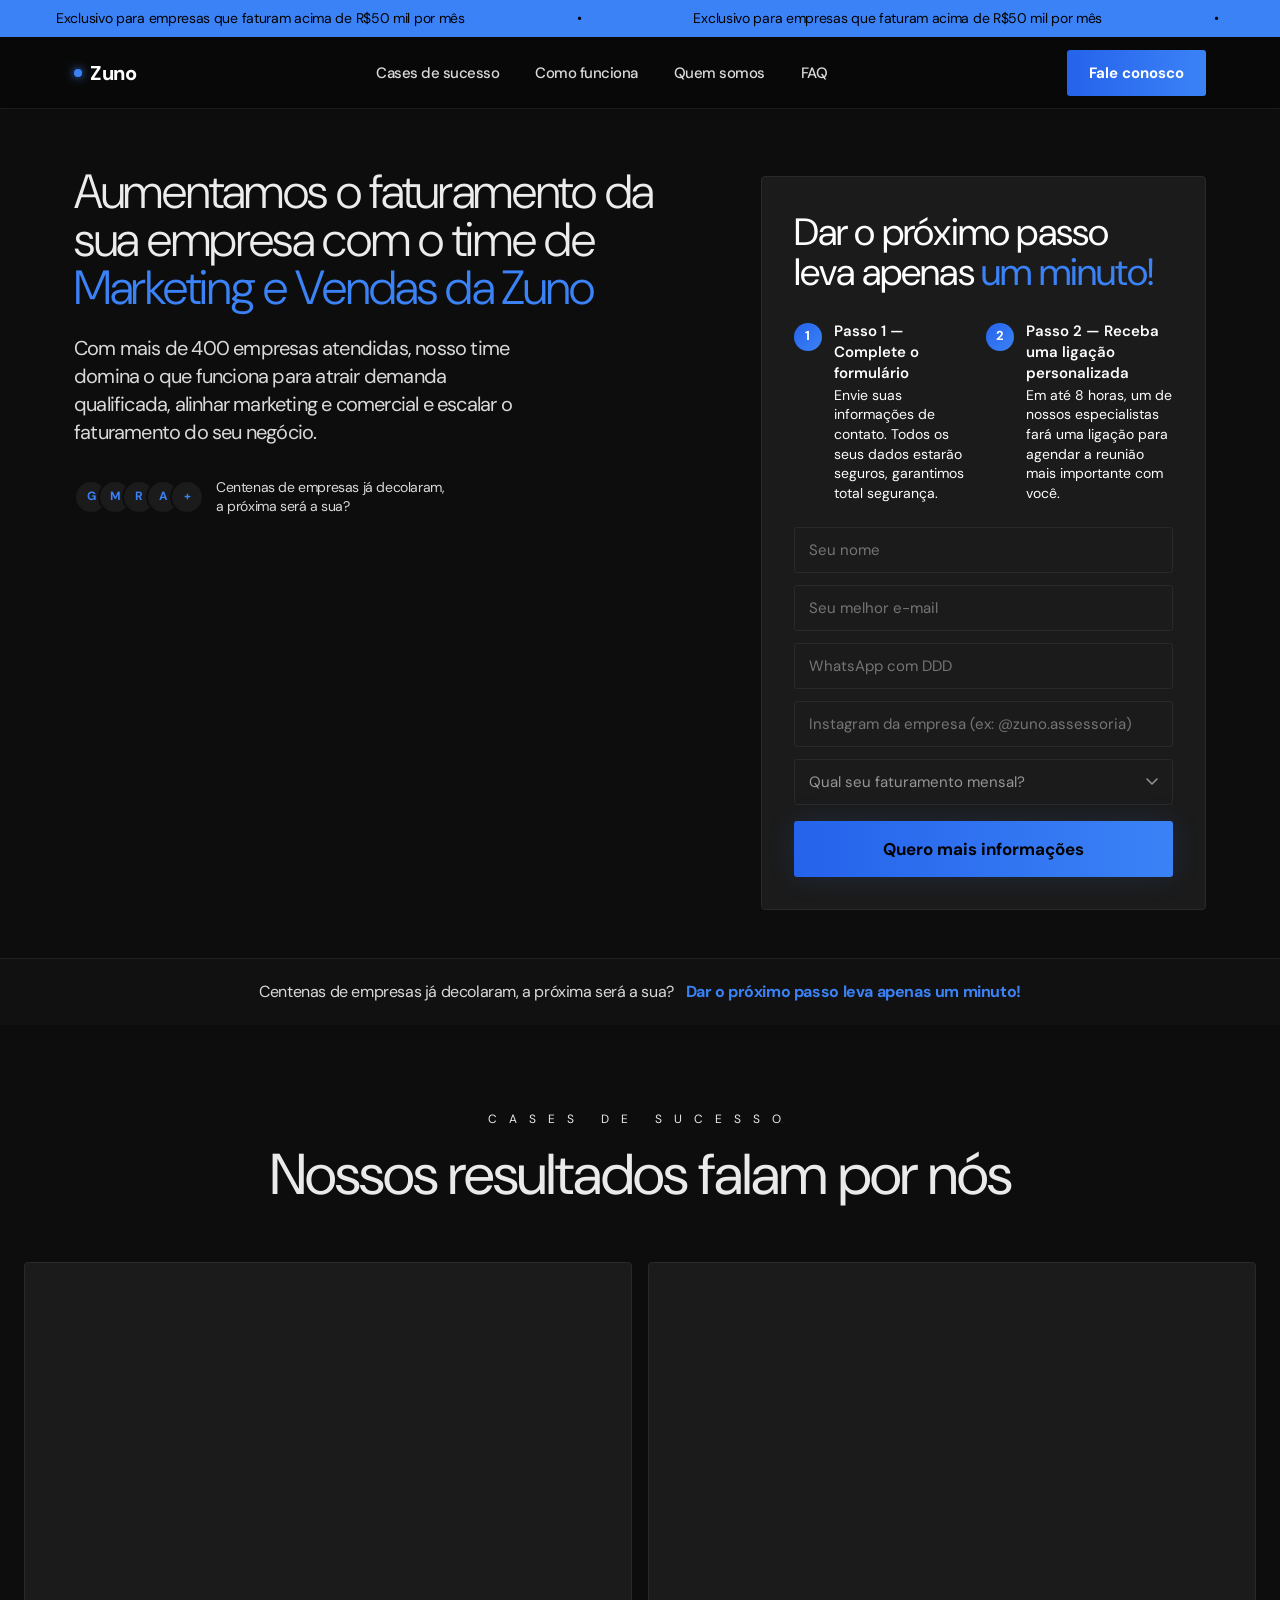
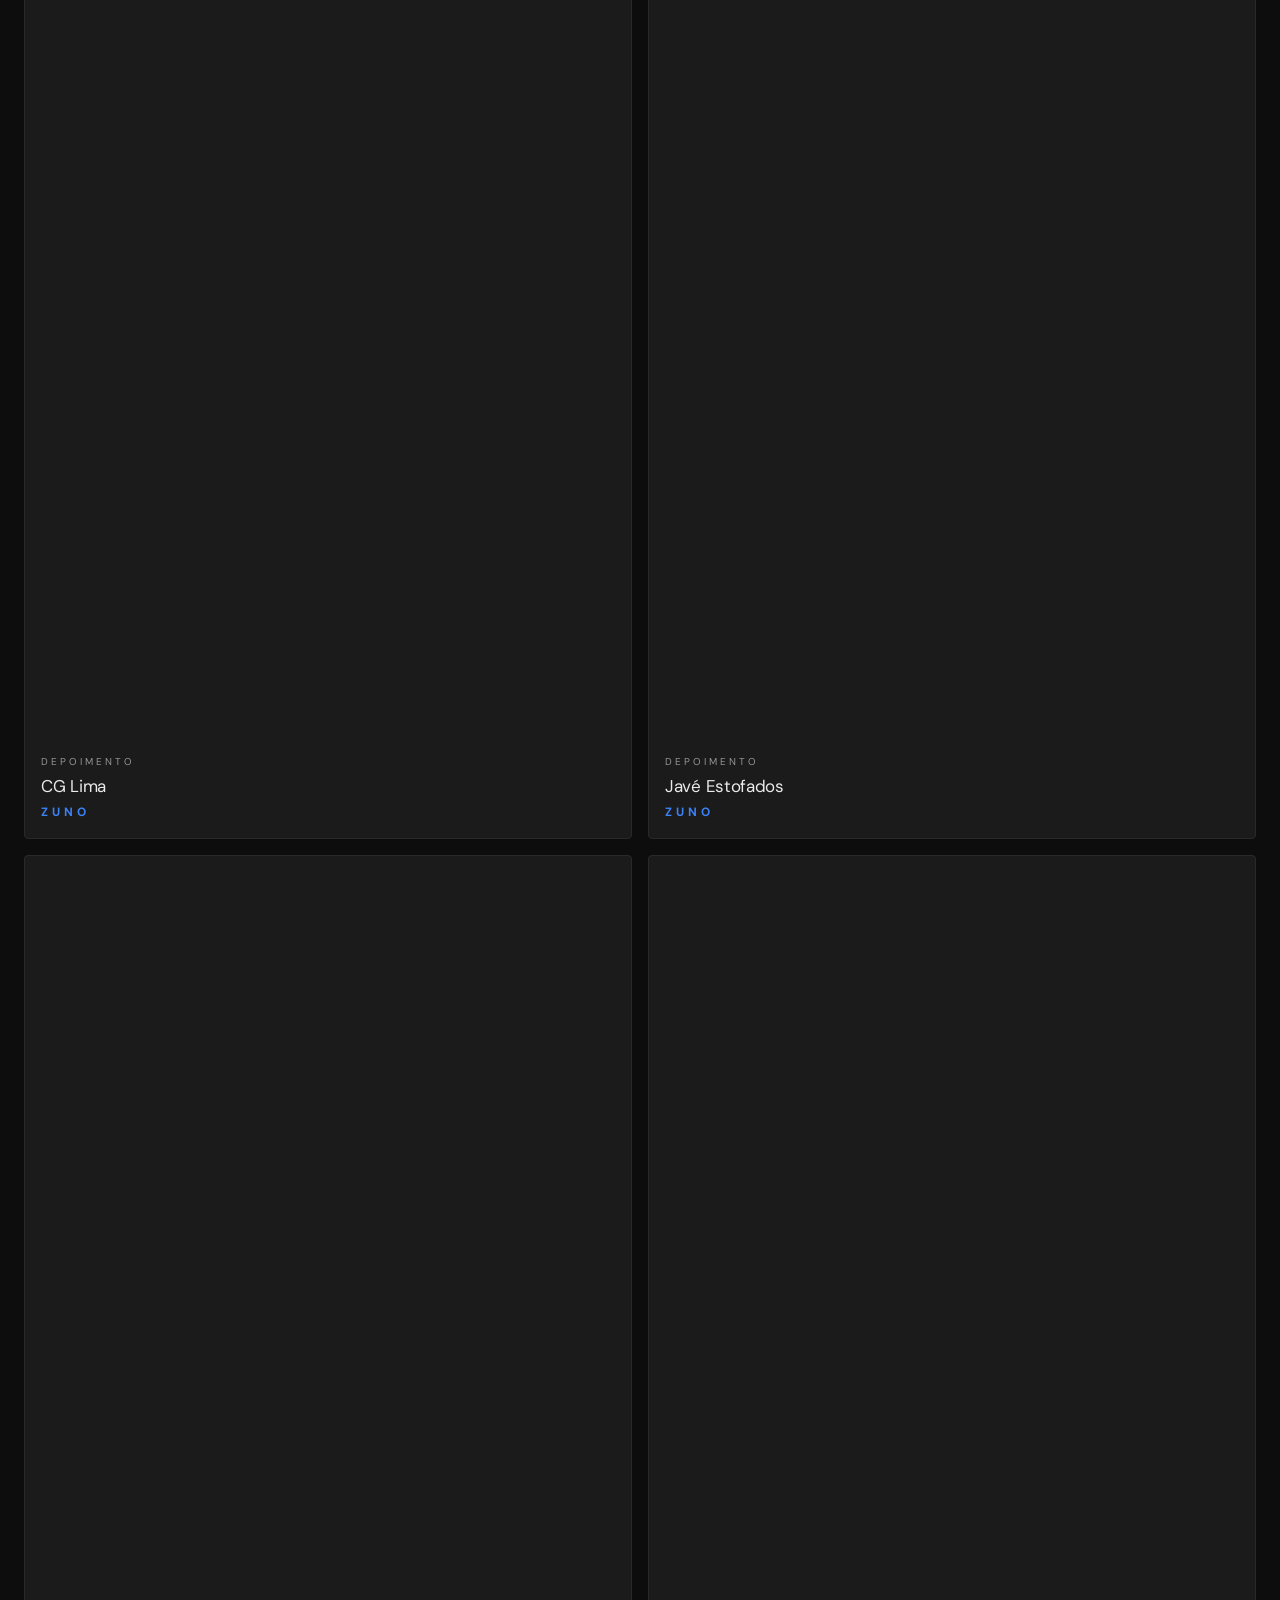
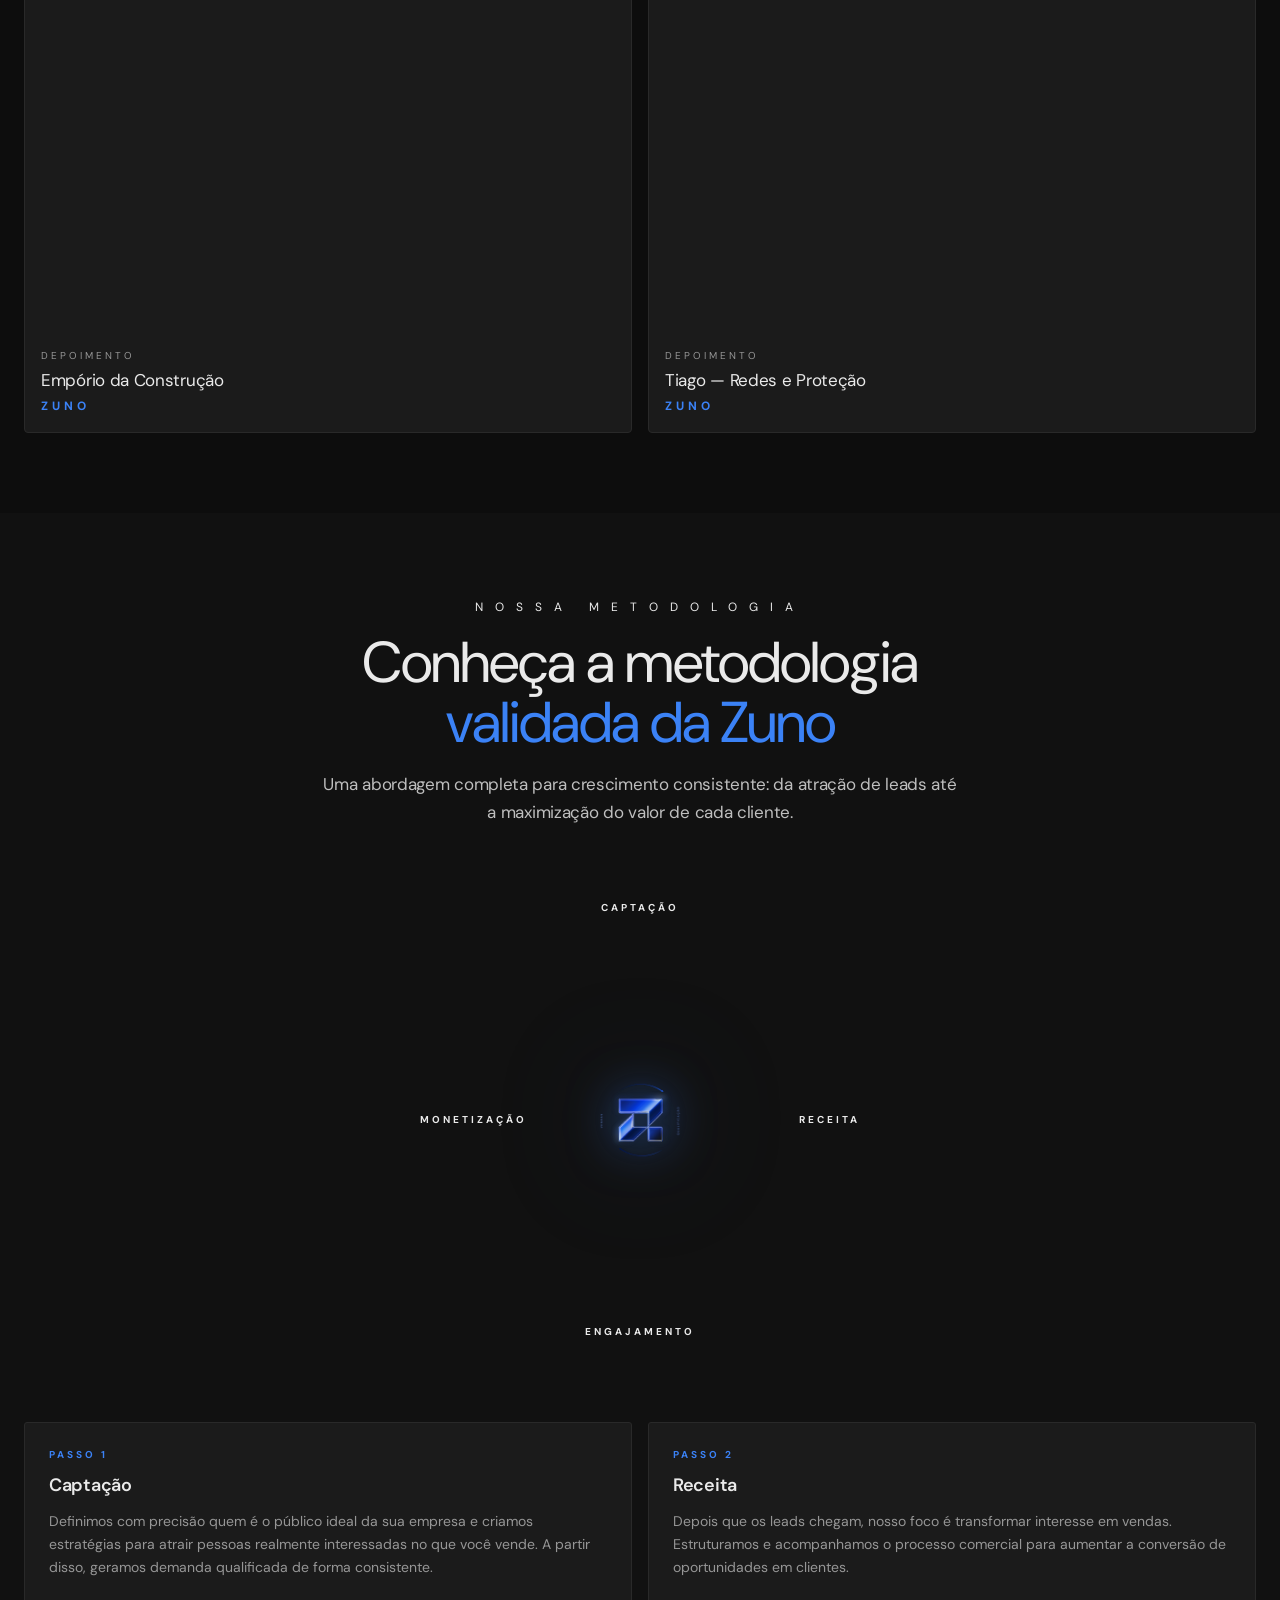
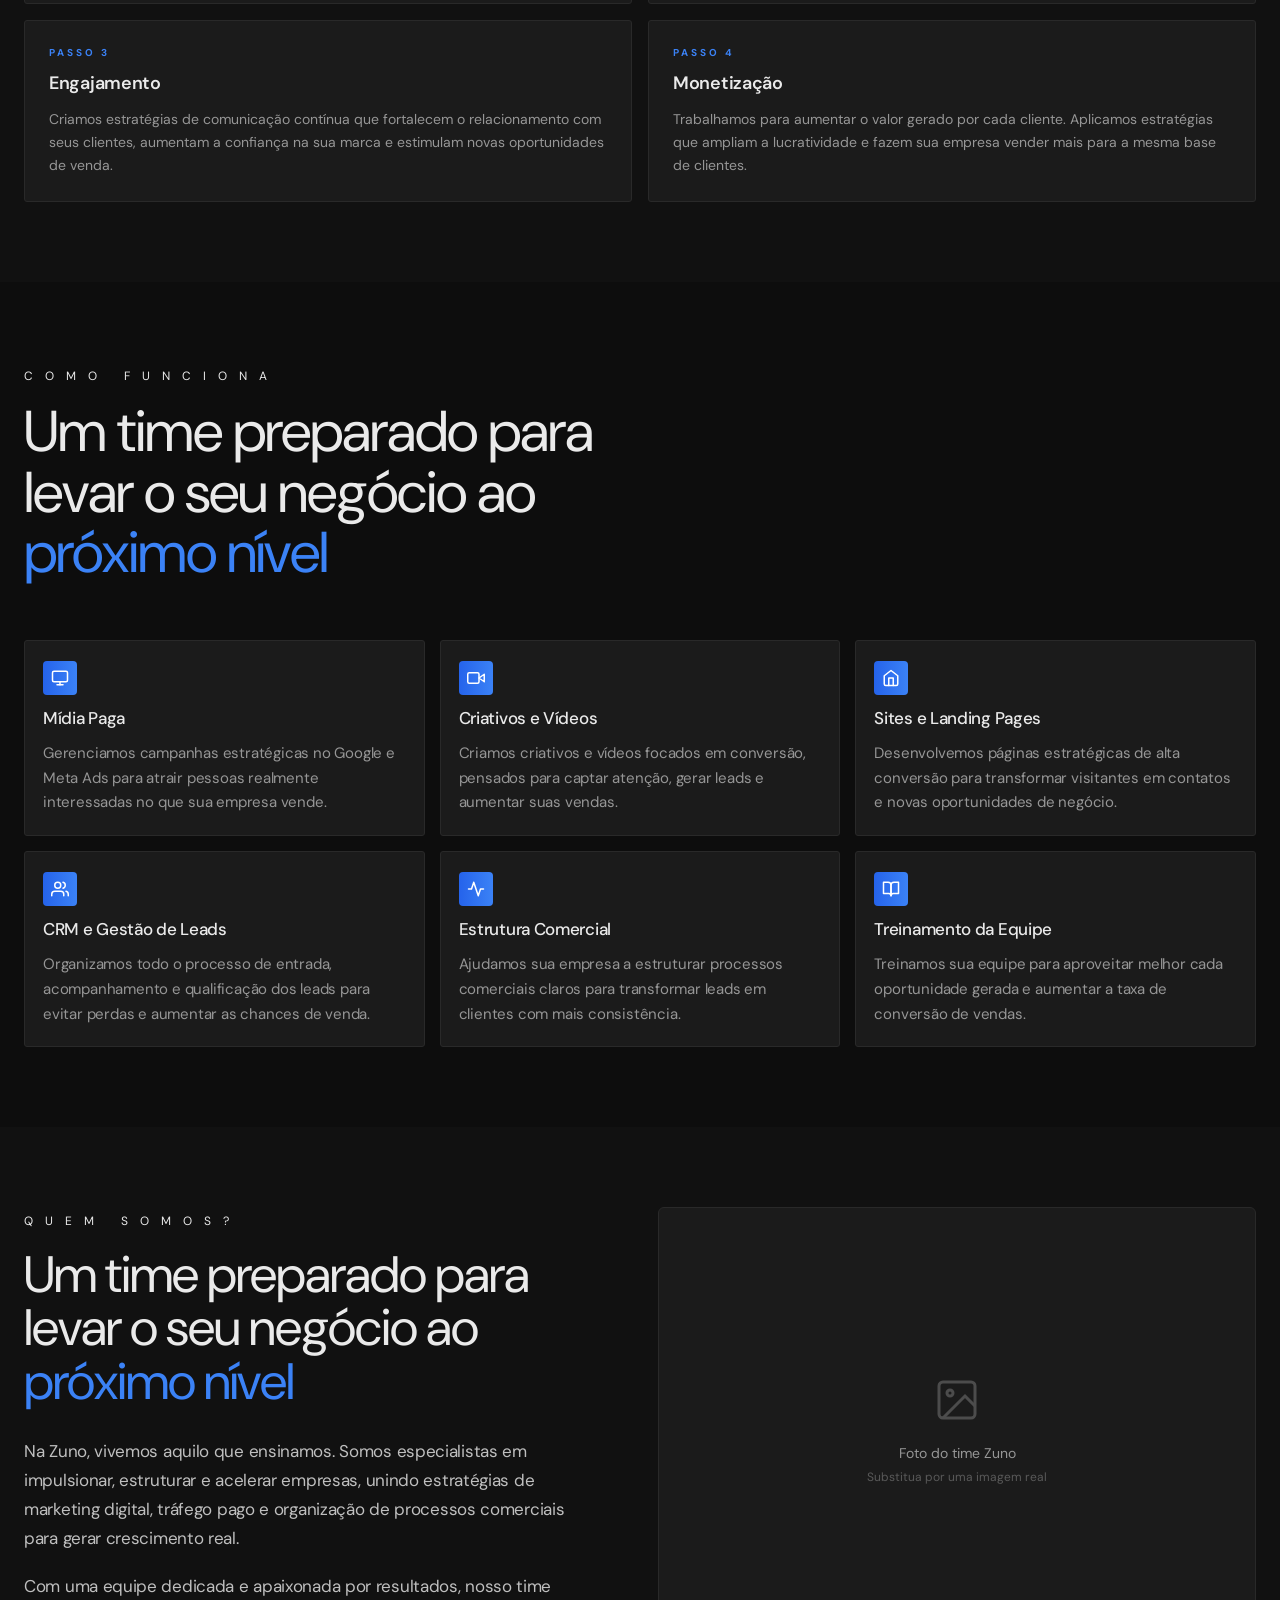
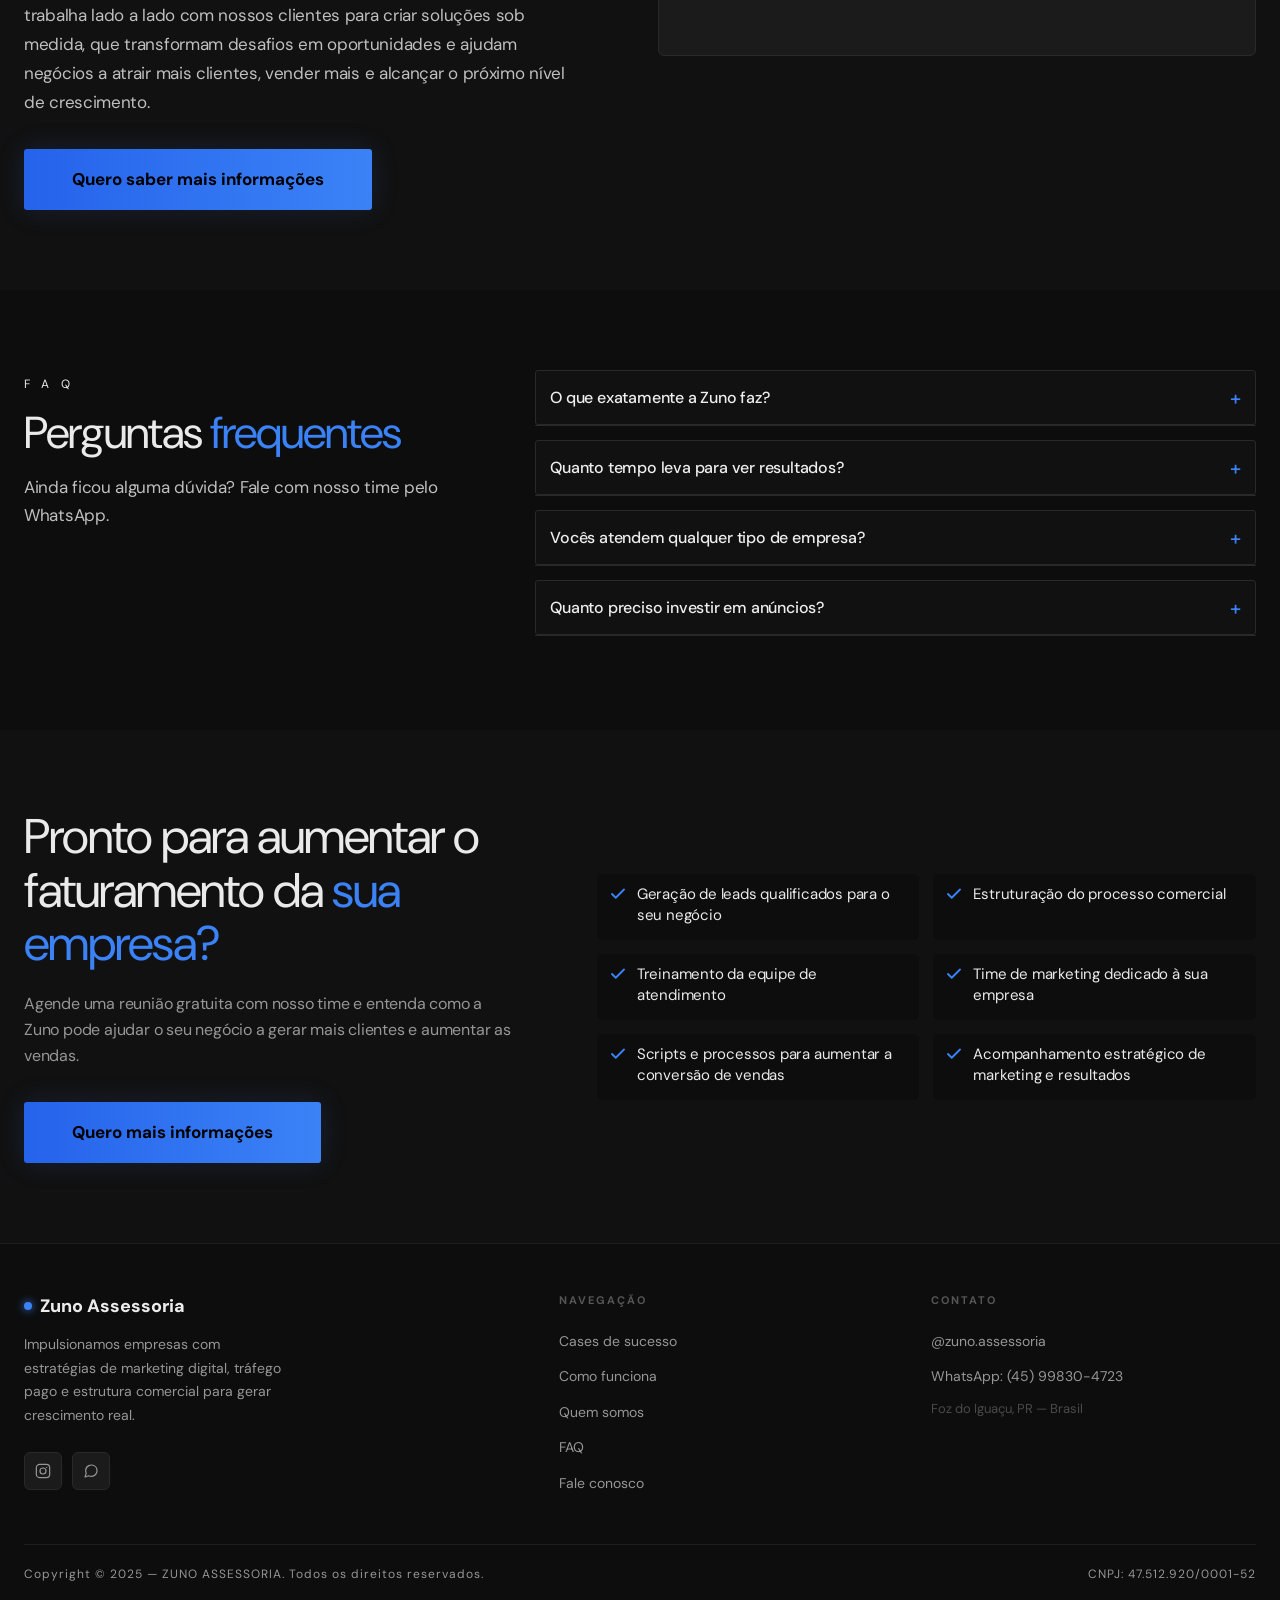
==== commit 683ff034: "Atualiza LP: imagem metodologia sem fundo branco, depoimentos YouTube, nomes clientes Co-Authored-By" ====
--- a/index.html
+++ b/index.html
@@ -1,7 +1,3 @@
-<!-- Comentario de teste Pedro Riquelme -->
-
-
-
 <!DOCTYPE html>
 <html lang="pt-BR">
 <head>
@@ -9,24 +5,841 @@
   <meta name="viewport" content="width=device-width, initial-scale=1.0" />
   <title>Zuno Assessoria — Marketing e Vendas para Empresas</title>
   <meta name="description" content="Aumentamos o faturamento da sua empresa com o time de Marketing e Vendas da Zuno. Mais de 400 empresas atendidas." />
-  <meta name="theme-color" content="#0D0D0D" />
-  <meta property="og:title" content="Zuno Assessoria — Marketing e Vendas para Empresas" />
-  <meta property="og:description" content="Aumentamos o faturamento da sua empresa com o time de Marketing e Vendas da Zuno. Mais de 400 empresas atendidas." />
-  <meta property="og:type" content="website" />
-  <meta property="og:locale" content="pt_BR" />
-  <meta property="og:url" content="https://zuno.com.br/" />
-  <meta property="og:image" content="https://zuno.com.br/assets/img/og-cover.jpg" />
-  <meta name="twitter:card" content="summary_large_image" />
-  <meta name="twitter:title" content="Zuno Assessoria — Marketing e Vendas para Empresas" />
-  <meta name="twitter:description" content="Aumentamos o faturamento da sua empresa com o time de Marketing e Vendas da Zuno. Mais de 400 empresas atendidas." />
-  <meta name="twitter:image" content="https://zuno.com.br/assets/img/og-cover.jpg" />
-  <link rel="icon" type="image/svg+xml" href="favicon.svg" />
-  <link rel="manifest" href="site.webmanifest" />
-  <link rel="stylesheet" href="assets/css/main.css" />
   <link rel="preconnect" href="https://fonts.googleapis.com" />
   <link rel="preconnect" href="https://fonts.gstatic.com" crossorigin />
   <link href="https://fonts.googleapis.com/css2?family=DM+Sans:ital,opsz,wght@0,9..40,300;0,9..40,400;0,9..40,500;0,9..40,700;1,9..40,300&display=swap" rel="stylesheet" />
-  
+  <style>
+    /* ─── Variables ─────────────────────────────────────────────── */
+    :root {
+      --blue:         #3b82f6;
+      --blue-dark:    #2563eb;
+      --blue-glow:    rgba(59,130,246,0.15);
+      --blue-border:  rgba(59,130,246,0.28);
+
+      --bg:           #0D0D0D;
+      --bg-card:      #1B1B1B;
+      --bg-deeper:    #111111;
+      --border:       rgba(255,255,255,0.07);
+      --border-card:  #292929;
+
+      --white:        #ECECEC;
+      --white-soft:   #EAEAEA;
+      --white-muted:  #D9D9D9;
+      --gray:         #BFBFBF;
+      --gray-mid:     #969696;
+
+      --font: 'DM Sans', sans-serif;
+      --r:    3px;
+    }
+
+    /* ─── Reset ─────────────────────────────────────────────────── */
+    *, *::before, *::after { box-sizing: border-box; margin: 0; padding: 0; }
+    html { scroll-behavior: smooth; }
+    body {
+      font-family: var(--font);
+      background: var(--bg);
+      color: var(--white);
+      line-height: 1.6;
+      overflow-x: hidden;
+      padding-top: 108px;
+    }
+    img { max-width: 100%; display: block; }
+    a { color: inherit; text-decoration: none; }
+    button { font-family: var(--font); }
+
+    .container {
+      width: 100%;
+      max-width: 1280px;
+      margin: 0 auto;
+      padding: 0 24px;
+    }
+    .container--narrow { max-width: 1180px; }
+
+    /* ─── Buttons ───────────────────────────────────────────────── */
+    .btn {
+      display: inline-flex;
+      align-items: center;
+      justify-content: center;
+      gap: 8px;
+      font-family: var(--font);
+      font-weight: 700;
+      border: none;
+      border-radius: var(--r);
+      cursor: pointer;
+      transition: transform .2s ease, box-shadow .2s ease, background .2s ease;
+      white-space: nowrap;
+      text-decoration: none;
+    }
+    .btn--primary {
+      background: linear-gradient(90deg, var(--blue-dark) 0%, var(--blue) 100%);
+      color: #000;
+      font-size: 17px;
+      padding: 17px 48px;
+      box-shadow: 0 0 28px var(--blue-glow);
+    }
+    .btn--primary:hover { transform: scale(1.05); box-shadow: 0 0 40px rgba(59,130,246,.35); }
+
+    .btn--nav {
+      background: linear-gradient(90deg, var(--blue-dark) 0%, var(--blue) 100%);
+      color: #fff;
+      font-size: 15px;
+      padding: 11px 22px;
+    }
+    .btn--nav:hover { transform: scale(1.05); }
+
+    .btn--full { width: 100%; }
+
+    /* ─── Section Shared ────────────────────────────────────────── */
+    .s-label {
+      display: inline-block;
+      font-size: 12px;
+      font-weight: 400;
+      letter-spacing: 12px;
+      text-transform: uppercase;
+      color: var(--white-soft);
+      margin-bottom: 16px;
+    }
+    .s-title {
+      font-size: clamp(36px, 4.5vw, 60px);
+      font-weight: 400;
+      line-height: 1.05;
+      letter-spacing: -1px;
+      color: var(--white-soft);
+      margin-bottom: 16px;
+    }
+    .s-title .hl { color: var(--blue); }
+    .s-sub {
+      font-size: 17px;
+      font-weight: 400;
+      line-height: 1.65;
+      letter-spacing: -.3px;
+      color: var(--gray);
+    }
+
+    /* ─── 1. Ticker ─────────────────────────────────────────────── */
+    .ticker-wrap {
+      position: fixed;
+      top: 0; left: 0; width: 100%;
+      height: 37px;
+      background: var(--blue);
+      z-index: 1001;
+      overflow: hidden;
+      display: flex;
+      align-items: center;
+    }
+    .ticker-track {
+      display: flex;
+      animation: tick 28s linear infinite;
+      white-space: nowrap;
+    }
+    .ticker-wrap:hover .ticker-track { animation-play-state: paused; }
+    .ticker-item {
+      font-size: 14px;
+      font-weight: 400;
+      color: #000;
+      letter-spacing: -.3px;
+      padding: 0 56px;
+    }
+    .ticker-sep { color: rgba(0,0,0,.4); margin: 0 4px; }
+    @keyframes tick {
+      from { transform: translateX(0); }
+      to   { transform: translateX(-50%); }
+    }
+
+    /* ─── 2. Navbar ─────────────────────────────────────────────── */
+    .nav {
+      position: fixed;
+      top: 37px; left: 0; width: 100%;
+      z-index: 1000;
+      background: rgba(0,0,0,.32);
+      backdrop-filter: blur(3px);
+      -webkit-backdrop-filter: blur(3px);
+      border-bottom: 1px solid var(--border);
+      transition: background .2s;
+    }
+    .nav--solid { background: rgba(13,13,13,.97); }
+    .nav-inner {
+      max-width: 1180px;
+      margin: 0 auto;
+      padding: 0 24px;
+      height: 71px;
+      display: flex;
+      align-items: center;
+      justify-content: space-between;
+    }
+    .nav-logo {
+      display: flex;
+      align-items: center;
+      gap: 8px;
+      font-size: 20px;
+      font-weight: 800;
+      letter-spacing: -.5px;
+      color: #fff;
+    }
+    .nav-dot {
+      width: 8px; height: 8px;
+      background: var(--blue);
+      border-radius: 50%;
+      box-shadow: 0 0 8px var(--blue);
+    }
+    .nav-links {
+      display: flex;
+      align-items: center;
+      gap: 36px;
+      list-style: none;
+    }
+    .nav-links a {
+      font-size: 15px;
+      font-weight: 500;
+      letter-spacing: -.5px;
+      color: rgba(255,255,255,.85);
+      transition: color .2s;
+    }
+    .nav-links a:hover { color: #fff; }
+    .nav-toggle {
+      display: none;
+      background: none;
+      border: none;
+      color: #fff;
+      cursor: pointer;
+      padding: 4px;
+    }
+
+    /* ─── 3. Hero ───────────────────────────────────────────────── */
+    .hero {
+      background: var(--bg);
+      padding: 60px 0 0;
+    }
+    .hero-inner {
+      max-width: 1180px;
+      margin: 0 auto;
+      padding: 0 24px 0;
+      display: flex;
+      align-items: flex-start;
+      gap: 64px;
+    }
+    .hero-content { flex: 0 0 55%; }
+    .hero-form-col { flex: 1; padding-top: 8px; }
+
+    .hero h1 {
+      font-size: clamp(34px, 3.8vw, 48px);
+      font-weight: 300;
+      line-height: 1.0;
+      letter-spacing: -1.3px;
+      color: var(--white);
+      margin-bottom: 22px;
+    }
+    .hero h1 .hl { color: var(--blue); }
+
+    .hero-lead {
+      font-size: 20px;
+      font-weight: 400;
+      line-height: 1.4;
+      letter-spacing: -.8px;
+      color: var(--white-muted);
+      max-width: 460px;
+      margin-bottom: 32px;
+    }
+
+    .hero-proof {
+      display: flex;
+      align-items: center;
+      gap: 12px;
+      margin-bottom: 0;
+    }
+    .hero-proof-avatars {
+      display: flex;
+    }
+    .avatar {
+      width: 34px; height: 34px;
+      border-radius: 50%;
+      border: 2px solid var(--bg);
+      background: var(--bg-card);
+      margin-left: -10px;
+      overflow: hidden;
+      display: flex;
+      align-items: center;
+      justify-content: center;
+      font-size: 12px;
+      font-weight: 700;
+      color: var(--blue);
+    }
+    .avatar:first-child { margin-left: 0; }
+    .hero-proof-text {
+      font-size: 14px;
+      font-weight: 400;
+      line-height: 1.35;
+      letter-spacing: -.4px;
+      color: var(--white-muted);
+    }
+
+    /* Hero form card */
+    .hero-form-card {
+      background: var(--bg-card);
+      border: 1px solid var(--border-card);
+      border-radius: 4px;
+      padding: 36px 32px 32px;
+    }
+    .form-title {
+      font-size: clamp(26px, 3vw, 38px);
+      font-weight: 400;
+      line-height: 1.05;
+      letter-spacing: -.8px;
+      color: #FDFDFD;
+      margin-bottom: 28px;
+    }
+    .form-title .hl { color: var(--blue); }
+    .form-steps {
+      display: flex;
+      gap: 20px;
+      margin-bottom: 24px;
+    }
+    .form-step {
+      display: flex;
+      align-items: flex-start;
+      gap: 12px;
+    }
+    .step-num {
+      flex-shrink: 0;
+      width: 28px; height: 28px;
+      border-radius: 50%;
+      background: linear-gradient(135deg, var(--blue-dark), var(--blue));
+      display: flex;
+      align-items: center;
+      justify-content: center;
+      font-size: 13px;
+      font-weight: 700;
+      color: #fff;
+      margin-top: 2px;
+    }
+    .step-body { font-size: 14px; font-weight: 400; line-height: 1.4; color: #FDFDFD; }
+    .step-body strong { display: block; font-size: 15px; font-weight: 600; margin-bottom: 2px; }
+
+    .form-row { margin-bottom: 12px; }
+    select.field, input.field {
+      width: 100%;
+      background: var(--bg-card);
+      border: 1px solid var(--border-card);
+      border-radius: var(--r);
+      color: var(--gray-mid);
+      font-family: var(--font);
+      font-size: 15px;
+      padding: 12px 14px;
+      outline: none;
+      appearance: none;
+      -webkit-appearance: none;
+      transition: border-color .2s, box-shadow .2s;
+      background-image: url("data:image/svg+xml,%3Csvg xmlns='http://www.w3.org/2000/svg' width='12' height='8' viewBox='0 0 12 8'%3E%3Cpath d='M1 1l5 5 5-5' stroke='%23969696' stroke-width='1.5' fill='none' stroke-linecap='round'/%3E%3C/svg%3E");
+      background-repeat: no-repeat;
+      background-position: right 14px center;
+      padding-right: 38px;
+    }
+    input.field { background-image: none; padding-right: 14px; }
+    select.field:focus, input.field:focus {
+      border-color: var(--blue);
+      box-shadow: 0 0 0 3px var(--blue-glow);
+    }
+    select.field option { background: var(--bg-card); color: var(--white); }
+
+    /* Hero bottom bar */
+    .hero-bar {
+      margin-top: 48px;
+      background: var(--bg-deeper);
+      border-top: 1px solid var(--border);
+      padding: 20px 0;
+    }
+    .hero-bar-inner {
+      max-width: 1180px;
+      margin: 0 auto;
+      padding: 0 24px;
+      display: flex;
+      align-items: center;
+      justify-content: center;
+      gap: 12px;
+    }
+    .hero-bar-text {
+      font-size: 16px;
+      font-weight: 400;
+      letter-spacing: -.4px;
+      color: var(--white-muted);
+    }
+
+    /* ─── 4. Cases ──────────────────────────────────────────────── */
+    .cases-section {
+      background: var(--bg);
+      padding: 80px 0;
+    }
+    .cases-head { text-align: center; margin-bottom: 56px; }
+    .cases-grid {
+      display: grid;
+      grid-template-columns: repeat(2, 1fr);
+      gap: 16px;
+    }
+    .case-card {
+      background: var(--bg-card);
+      border: 1px solid var(--border-card);
+      border-radius: 4px;
+      overflow: hidden;
+      cursor: pointer;
+      transition: transform .2s, border-color .2s, box-shadow .2s;
+    }
+    .case-card:hover {
+      transform: translateY(-4px);
+      border-color: var(--blue-border);
+      box-shadow: 0 12px 40px rgba(0,0,0,.5);
+    }
+    .case-thumb {
+      aspect-ratio: 9/16;
+      position: relative;
+      overflow: hidden;
+    }
+    .case-thumb iframe {
+      width: 100%;
+      height: 100%;
+      display: block;
+      border: none;
+    }
+    .case-play {
+      position: relative;
+      z-index: 1;
+      width: 52px; height: 52px;
+      border-radius: 50%;
+      background: rgba(59,130,246,.2);
+      border: 2px solid rgba(59,130,246,.45);
+      display: flex;
+      align-items: center;
+      justify-content: center;
+      color: #fff;
+      transition: background .2s, transform .2s;
+    }
+    .case-card:hover .case-play { background: var(--blue); transform: scale(1.08); }
+    .case-body { padding: 14px 16px 16px; }
+    .case-tag {
+      font-size: 10px;
+      letter-spacing: 3px;
+      text-transform: uppercase;
+      color: var(--gray-mid);
+      margin-bottom: 5px;
+    }
+    .case-title {
+      font-size: 17px;
+      font-weight: 400;
+      line-height: 1.3;
+      color: var(--white-soft);
+      margin-bottom: 6px;
+      letter-spacing: -.3px;
+    }
+    .case-brand {
+      font-size: 12px;
+      font-weight: 700;
+      letter-spacing: 4px;
+      text-transform: uppercase;
+      color: var(--blue);
+    }
+
+    /* ─── 5. Metodologia ────────────────────────────────────────── */
+    .metod-section {
+      padding: 80px 0;
+      background: var(--bg-deeper);
+    }
+    .metod-head {
+      text-align: center;
+      max-width: 640px;
+      margin: 0 auto 64px;
+    }
+    .metod-diagram {
+      position: relative;
+      width: 460px;
+      height: 460px;
+      margin: 0 auto 72px;
+    }
+    .metod-diagram-svg {
+      position: absolute;
+      inset: 0;
+      width: 100%;
+      height: 100%;
+    }
+    .metod-diagram-center {
+      position: absolute;
+      top: 50%; left: 50%;
+      transform: translate(-50%, -50%);
+      width: 220px; height: 220px;
+      display: flex;
+      align-items: center;
+      justify-content: center;
+      filter: drop-shadow(0 0 24px rgba(59,130,246,.6)) drop-shadow(0 0 60px rgba(59,130,246,.25));
+    }
+    .metod-diagram-center img {
+      width: 100%;
+      height: 100%;
+      object-fit: contain;
+    }
+    .metod-diagram-label {
+      position: absolute;
+      font-size: 10px;
+      font-weight: 700;
+      letter-spacing: 3px;
+      text-transform: uppercase;
+      color: var(--white-soft);
+      white-space: nowrap;
+    }
+    .metod-diagram-label.top    { top: 10px;    left: 50%; transform: translateX(-50%); }
+    .metod-diagram-label.right  { top: 50%;     right: 10px; transform: translateY(-50%); }
+    .metod-diagram-label.bottom { bottom: 10px; left: 50%; transform: translateX(-50%); }
+    .metod-diagram-label.left   { top: 50%;     left: 10px; transform: translateY(-50%); }
+    .metod-cards {
+      display: grid;
+      grid-template-columns: repeat(2, 1fr);
+      gap: 16px;
+    }
+    .metod-card {
+      background: var(--bg-card);
+      border: 1px solid var(--border-card);
+      border-radius: var(--r);
+      padding: 24px;
+    }
+    .metod-card-step {
+      font-size: 10px;
+      font-weight: 700;
+      letter-spacing: 3px;
+      text-transform: uppercase;
+      color: var(--blue);
+      margin-bottom: 8px;
+    }
+    .metod-card-name {
+      font-size: 18px;
+      font-weight: 600;
+      color: var(--white-soft);
+      margin-bottom: 10px;
+      letter-spacing: -.3px;
+    }
+    .metod-card-desc {
+      font-size: 14px;
+      line-height: 1.65;
+      color: var(--gray-mid);
+    }
+
+    /* ─── 6. Como Funciona ──────────────────────────────────────── */
+    .services-section {
+      background: var(--bg);
+      padding: 80px 0;
+    }
+    .services-head { max-width: 640px; margin-bottom: 56px; }
+    .services-grid {
+      display: grid;
+      grid-template-columns: repeat(3, 1fr);
+      gap: 15px;
+    }
+    .service-card {
+      background: var(--bg-card);
+      border: 1px solid var(--border-card);
+      border-radius: var(--r);
+      padding: 20px 18px;
+      display: flex;
+      flex-direction: column;
+      gap: 12px;
+      transition: border-color .2s, box-shadow .2s;
+    }
+    .service-card:hover {
+      border-color: var(--blue-border);
+      box-shadow: 0 0 28px var(--blue-glow);
+    }
+    .service-icon {
+      width: 34px; height: 34px;
+      background: linear-gradient(90deg, var(--blue-dark) 0%, var(--blue) 100%);
+      border-radius: 4px;
+      display: flex;
+      align-items: center;
+      justify-content: center;
+      color: #fff;
+      flex-shrink: 0;
+    }
+    .service-name {
+      font-size: 17px;
+      font-weight: 500;
+      color: var(--white-soft);
+      letter-spacing: -.3px;
+      line-height: 1.3;
+    }
+    .service-desc {
+      font-size: 15px;
+      font-weight: 400;
+      line-height: 1.65;
+      letter-spacing: -.2px;
+      color: var(--gray-mid);
+    }
+
+    /* ─── 7. Quem Somos ─────────────────────────────────────────── */
+    .about-section {
+      background: var(--bg-deeper);
+      padding: 80px 0;
+    }
+    .about-inner {
+      display: grid;
+      grid-template-columns: 45% 1fr;
+      gap: 80px;
+      align-items: start;
+    }
+    .about-title {
+      font-size: clamp(32px, 4vw, 55px);
+      font-weight: 400;
+      line-height: 1.05;
+      letter-spacing: -1px;
+      color: var(--white-soft);
+      margin-bottom: 28px;
+    }
+    .about-title .hl { color: var(--blue); }
+    .about-body {
+      font-size: 17px;
+      font-weight: 400;
+      line-height: 1.7;
+      letter-spacing: -.3px;
+      color: var(--gray);
+      margin-bottom: 20px;
+    }
+    .about-cta { margin-top: 32px; }
+    .about-img-wrap {
+      border-radius: 6px;
+      overflow: hidden;
+      background: var(--bg-card);
+      border: 1px solid var(--border-card);
+      aspect-ratio: 4/3;
+      display: flex;
+      align-items: center;
+      justify-content: center;
+    }
+    .about-img-placeholder {
+      text-align: center;
+      color: var(--gray-mid);
+      font-size: 14px;
+      padding: 32px;
+    }
+    .about-img-placeholder svg { margin: 0 auto 12px; opacity: .4; }
+
+    /* ─── 8. FAQ ────────────────────────────────────────────────── */
+    .faq-section {
+      background: var(--bg);
+      padding: 80px 0;
+    }
+    .faq-inner {
+      display: grid;
+      grid-template-columns: 35% 1fr;
+      gap: 80px;
+      align-items: start;
+    }
+    .faq-left .s-title { font-size: clamp(28px, 3.5vw, 48px); }
+    .faq-list {}
+    .faq-item { margin-bottom: 14px; }
+    .faq-trigger {
+      width: 100%;
+      background: var(--bg-deeper);
+      border: 1px solid var(--border-card);
+      border-radius: var(--r);
+      padding: 16px 14px;
+      color: #EEE;
+      font-family: var(--font);
+      font-size: 16px;
+      font-weight: 500;
+      text-align: left;
+      cursor: pointer;
+      display: flex;
+      justify-content: space-between;
+      align-items: center;
+      gap: 12px;
+      transition: background .2s;
+      letter-spacing: -.2px;
+    }
+    .faq-trigger:hover { background: var(--bg-card); }
+    .faq-icon {
+      flex-shrink: 0;
+      color: var(--blue);
+      font-size: 20px;
+      line-height: 1;
+      transition: transform .3s;
+    }
+    .faq-item.open .faq-icon { transform: rotate(45deg); }
+    .faq-body {
+      background: var(--bg-deeper);
+      border: 1px solid var(--border-card);
+      border-top: none;
+      border-radius: 0 0 var(--r) var(--r);
+      padding: 0 14px;
+      font-size: 16px;
+      font-weight: 400;
+      line-height: 1.65;
+      letter-spacing: -.3px;
+      color: var(--gray-mid);
+      max-height: 0;
+      overflow: hidden;
+      transition: max-height .38s ease, padding .3s ease;
+    }
+    .faq-item.open .faq-body { max-height: 300px; padding: 16px 14px; }
+
+    /* ─── 9. CTA Final ──────────────────────────────────────────── */
+    .cta-section {
+      background: var(--bg-deeper);
+      padding: 80px 0;
+    }
+    .cta-inner {
+      display: grid;
+      grid-template-columns: 40% 1fr;
+      gap: 80px;
+      align-items: center;
+    }
+    .cta-title {
+      font-size: clamp(28px, 3.8vw, 50px);
+      font-weight: 400;
+      line-height: 1.1;
+      letter-spacing: -1px;
+      color: var(--white-soft);
+      margin-bottom: 20px;
+    }
+    .cta-title .hl { color: var(--blue); }
+    .cta-sub {
+      font-size: 16px;
+      color: var(--gray-mid);
+      line-height: 1.65;
+      letter-spacing: -.2px;
+      margin-bottom: 32px;
+    }
+    .features-grid {
+      display: grid;
+      grid-template-columns: 1fr 1fr;
+      gap: 14px;
+    }
+    .feature-item {
+      background: var(--bg);
+      border-radius: 5px;
+      padding: 10px 12px 14px;
+      display: flex;
+      align-items: flex-start;
+      gap: 10px;
+    }
+    .feature-check {
+      flex-shrink: 0;
+      color: var(--blue);
+      margin-top: 1px;
+    }
+    .feature-text {
+      font-size: 15px;
+      font-weight: 400;
+      line-height: 1.4;
+      color: var(--white-soft);
+      letter-spacing: -.2px;
+    }
+
+    /* ─── 10. Footer ────────────────────────────────────────────── */
+    .footer {
+      background: var(--bg);
+      border-top: 1px solid var(--border);
+      padding: 48px 0 20px;
+    }
+    .footer-grid {
+      display: grid;
+      grid-template-columns: 1.5fr 1fr 1fr;
+      gap: 48px;
+      margin-bottom: 48px;
+    }
+    .footer-logo {
+      display: flex;
+      align-items: center;
+      gap: 8px;
+      font-size: 18px;
+      font-weight: 800;
+      margin-bottom: 12px;
+    }
+    .footer-tagline {
+      font-size: 14px;
+      color: var(--gray-mid);
+      line-height: 1.7;
+      max-width: 260px;
+      margin-bottom: 24px;
+    }
+    .footer-socials { display: flex; gap: 10px; }
+    .social-btn {
+      width: 38px; height: 38px;
+      background: var(--bg-card);
+      border: 1px solid var(--border-card);
+      border-radius: 6px;
+      display: flex;
+      align-items: center;
+      justify-content: center;
+      color: var(--gray-mid);
+      transition: border-color .2s, color .2s, background .2s;
+    }
+    .social-btn:hover {
+      border-color: var(--blue-border);
+      color: var(--blue);
+      background: var(--blue-glow);
+    }
+    .footer-col-label {
+      font-size: 11px;
+      font-weight: 700;
+      letter-spacing: 2px;
+      text-transform: uppercase;
+      color: rgba(255,255,255,.3);
+      margin-bottom: 18px;
+    }
+    .footer-links { list-style: none; display: flex; flex-direction: column; gap: 10px; }
+    .footer-links a {
+      font-size: 14px;
+      color: var(--gray-mid);
+      transition: color .2s;
+    }
+    .footer-links a:hover { color: var(--white); }
+    .footer-bottom {
+      border-top: 1px solid var(--border);
+      padding-top: 20px;
+      display: flex;
+      justify-content: space-between;
+      align-items: center;
+      flex-wrap: wrap;
+      gap: 8px;
+      font-size: 12px;
+      letter-spacing: 1px;
+      color: var(--gray-mid);
+    }
+
+    /* ─── Responsive ────────────────────────────────────────────── */
+    @media (max-width: 1024px) {
+      .hero-inner { flex-direction: column; gap: 48px; }
+      .hero-content { flex: none; width: 100%; }
+      .hero-form-col { width: 100%; max-width: 540px; }
+      .metod-diagram { width: 320px; height: 320px; }
+      .metod-diagram-center { width: 140px; height: 140px; }
+      .metod-cards { grid-template-columns: 1fr; }
+      .services-grid { grid-template-columns: repeat(2, 1fr); }
+      .about-inner { grid-template-columns: 1fr; gap: 40px; }
+      .about-img-wrap { max-width: 540px; }
+      .faq-inner { grid-template-columns: 1fr; gap: 40px; }
+      .cta-inner { grid-template-columns: 1fr; gap: 48px; }
+      .footer-grid { grid-template-columns: 1fr 1fr; }
+    }
+
+    @media (max-width: 767px) {
+      body { padding-top: 108px; }
+      .nav-links { display: none; flex-direction: column; }
+      .nav-links.open {
+        display: flex;
+        position: fixed;
+        top: 108px; left: 0; right: 0;
+        background: rgba(13,13,13,.98);
+        padding: 20px 24px;
+        gap: 0;
+        border-bottom: 1px solid var(--border);
+      }
+      .nav-links.open li { border-bottom: 1px solid var(--border); }
+      .nav-links.open a { display: block; padding: 14px 0; font-size: 17px; color: #fff; }
+      .nav-cta-wrap { display: none; }
+      .nav-toggle { display: flex !important; }
+      .cases-grid { grid-template-columns: 1fr; }
+      .services-grid { grid-template-columns: 1fr; }
+      .features-grid { grid-template-columns: 1fr; }
+      .footer-grid { grid-template-columns: 1fr; }
+      .footer-bottom { flex-direction: column; text-align: center; }
+      .form-steps { flex-direction: column; }
+    }
+  </style>
 </head>
 <body>
 
@@ -60,7 +873,7 @@
     </ul>
 
     <div class="nav-cta-wrap">
-      <a href="https://wa.me/5545999999999?text=Ol%C3%A1%2C+Zuno%21+Quero+saber+mais." target="_blank" class="btn btn--nav">
+      <a href="https://wa.me/5545998304723?text=Ol%C3%A1%2C+Zuno%21+Quero+saber+mais." target="_blank" class="btn btn--nav">
         Fale conosco
       </a>
     </div>
@@ -122,12 +935,18 @@
           </div>
         </div>
 
-        <form id="hero-form" data-sheet-endpoint="https://script.google.com/macros/s/AKfycbxBrelajhMUaCV2Io5oMm3vI7bCicFJ7nbtgN6EpXoU764h94NG1DS22sK47NPUr_xtGw/exec" novalidate>
+        <form id="hero-form" novalidate>
           <div class="form-row">
-            <input class="field" type="text" id="h-nome" name="nome" placeholder="Seu nome completo" required />
+            <input class="field" type="text" id="h-nome" name="nome" placeholder="Seu nome" required />
           </div>
           <div class="form-row">
-            <input class="field" type="tel" id="h-wp" name="whatsapp" placeholder="Seu WhatsApp" required />
+            <input class="field" type="email" id="h-email" name="email" placeholder="Seu melhor e-mail" required />
+          </div>
+          <div class="form-row">
+            <input class="field" type="tel" id="h-wp" name="whatsapp" placeholder="WhatsApp com DDD" required />
+          </div>
+          <div class="form-row">
+            <input class="field" type="text" id="h-ig" name="instagram" placeholder="Instagram da empresa (ex: @zuno.assessoria)" />
           </div>
           <div class="form-row">
             <select class="field" id="h-fat" name="faturamento">
@@ -144,7 +963,6 @@
           <button type="submit" class="btn btn--primary btn--full" style="margin-top:4px;">
             Quero mais informações
           </button>
-          <p id="hero-form-feedback" style="margin-top:10px;font-size:14px;color:var(--gray-mid);" aria-live="polite"></p>
         </form>
       </div>
     </div>
@@ -174,72 +992,44 @@
 
       <div class="case-card">
         <div class="case-thumb">
-          <div class="case-thumb-bg" style="background:linear-gradient(135deg,#0d1e3a 0%,#1a3a6e 60%,#0f2d5c 100%);"></div>
-          <div class="case-play"><svg width="18" height="18" viewBox="0 0 24 24" fill="white"><polygon points="5 3 19 12 5 21 5 3"/></svg></div>
+          <iframe src="https://www.youtube.com/embed/UvfSdyyR8Ho" allow="accelerometer; autoplay; clipboard-write; encrypted-media; gyroscope; picture-in-picture" allowfullscreen></iframe>
         </div>
         <div class="case-body">
-          <div class="case-tag">CASE DE SUCESSO</div>
-          <div class="case-title">Café com Paixão — 4.2× ROAS em 45 dias</div>
+          <div class="case-tag">DEPOIMENTO</div>
+          <div class="case-title">CG Lima</div>
           <div class="case-brand">ZUNO</div>
         </div>
       </div>
 
       <div class="case-card">
         <div class="case-thumb">
-          <div class="case-thumb-bg" style="background:linear-gradient(135deg,#0d2137 0%,#1a3a5c 50%,#0f4c75 100%);"></div>
-          <div class="case-play"><svg width="18" height="18" viewBox="0 0 24 24" fill="white"><polygon points="5 3 19 12 5 21 5 3"/></svg></div>
+          <iframe src="https://www.youtube.com/embed/hWqCJFOL_U8" allow="accelerometer; autoplay; clipboard-write; encrypted-media; gyroscope; picture-in-picture" allowfullscreen></iframe>
         </div>
         <div class="case-body">
-          <div class="case-tag">CASE DE SUCESSO</div>
-          <div class="case-title">Dr. Gleisson — 37 novos agendamentos por mês</div>
+          <div class="case-tag">DEPOIMENTO</div>
+          <div class="case-title">Javé Estofados</div>
           <div class="case-brand">ZUNO</div>
         </div>
       </div>
 
       <div class="case-card">
         <div class="case-thumb">
-          <div class="case-thumb-bg" style="background:linear-gradient(135deg,#0a1628 0%,#0d2b3e 50%,#163a5c 100%);"></div>
-          <div class="case-play"><svg width="18" height="18" viewBox="0 0 24 24" fill="white"><polygon points="5 3 19 12 5 21 5 3"/></svg></div>
+          <iframe src="https://www.youtube.com/embed/41rbruS7-XA" allow="accelerometer; autoplay; clipboard-write; encrypted-media; gyroscope; picture-in-picture" allowfullscreen></iframe>
         </div>
         <div class="case-body">
-          <div class="case-tag">CASE DE SUCESSO</div>
-          <div class="case-title">Clínica Odontológica — Custo por lead: R$8,40</div>
+          <div class="case-tag">DEPOIMENTO</div>
+          <div class="case-title">Empório da Construção</div>
           <div class="case-brand">ZUNO</div>
         </div>
       </div>
 
       <div class="case-card">
         <div class="case-thumb">
-          <div class="case-thumb-bg" style="background:linear-gradient(135deg,#1a1a2e 0%,#16213e 50%,#0f3460 100%);"></div>
-          <div class="case-play"><svg width="18" height="18" viewBox="0 0 24 24" fill="white"><polygon points="5 3 19 12 5 21 5 3"/></svg></div>
+          <iframe src="https://www.youtube.com/embed/3QCIvcFL8Lk" allow="accelerometer; autoplay; clipboard-write; encrypted-media; gyroscope; picture-in-picture" allowfullscreen></iframe>
         </div>
         <div class="case-body">
-          <div class="case-tag">CASE DE SUCESSO</div>
-          <div class="case-title">Loja de Roupas — 3× de aumento em vendas online</div>
-          <div class="case-brand">ZUNO</div>
-        </div>
-      </div>
-
-      <div class="case-card">
-        <div class="case-thumb">
-          <div class="case-thumb-bg" style="background:linear-gradient(135deg,#0d1b2a 0%,#1b2a4a 50%,#263d6b 100%);"></div>
-          <div class="case-play"><svg width="18" height="18" viewBox="0 0 24 24" fill="white"><polygon points="5 3 19 12 5 21 5 3"/></svg></div>
-        </div>
-        <div class="case-body">
-          <div class="case-tag">CASE DE SUCESSO</div>
-          <div class="case-title">Escritório de Advocacia — 180% mais cliques em 60 dias</div>
-          <div class="case-brand">ZUNO</div>
-        </div>
-      </div>
-
-      <div class="case-card">
-        <div class="case-thumb">
-          <div class="case-thumb-bg" style="background:linear-gradient(135deg,#1a0d2e 0%,#2d1b69 40%,#1a3a8f 100%);"></div>
-          <div class="case-play"><svg width="18" height="18" viewBox="0 0 24 24" fill="white"><polygon points="5 3 19 12 5 21 5 3"/></svg></div>
-        </div>
-        <div class="case-body">
-          <div class="case-tag">CASE DE SUCESSO</div>
-          <div class="case-title">Pet Shop Local — R$2.100 em vendas diretas no 1º mês</div>
+          <div class="case-tag">DEPOIMENTO</div>
+          <div class="case-title">Tiago — Redes e Proteção</div>
           <div class="case-brand">ZUNO</div>
         </div>
       </div>
@@ -251,61 +1041,50 @@
 <!-- ─── 5. Metodologia ─────────────────────────────────────────── -->
 <section class="metod-section" id="metodologia">
   <div class="container">
-    <div class="metod-inner">
-
-      <div class="metod-left">
-        <div class="s-label">NOSSA METODOLOGIA</div>
-        <h2 class="s-title">Conheça a metodologia <span class="hl">validada da Zuno</span></h2>
-        <p class="s-sub">Uma abordagem completa para crescimento consistente: da atração de leads até a maximização do valor de cada cliente.</p>
-      </div>
-
-      <div class="metod-steps">
-
-        <div class="metod-step">
-          <div class="metod-icon">
-            <svg width="16" height="16" viewBox="0 0 24 24" fill="none" stroke="currentColor" stroke-width="2" stroke-linecap="round" stroke-linejoin="round"><circle cx="11" cy="11" r="8"/><path d="m21 21-4.35-4.35"/></svg>
-          </div>
-          <div class="metod-content">
-            <div class="metod-label">Passo 1</div>
-            <div class="metod-name">Captação</div>
-            <p class="metod-desc">Definimos com precisão quem é o público ideal da sua empresa e criamos estratégias para atrair pessoas realmente interessadas no que você vende. A partir disso, geramos demanda qualificada de forma consistente.</p>
-          </div>
-        </div>
-
-        <div class="metod-step">
-          <div class="metod-icon">
-            <svg width="16" height="16" viewBox="0 0 24 24" fill="none" stroke="currentColor" stroke-width="2" stroke-linecap="round" stroke-linejoin="round"><polyline points="22 12 18 12 15 21 9 3 6 12 2 12"/></svg>
-          </div>
-          <div class="metod-content">
-            <div class="metod-label">Passo 2</div>
-            <div class="metod-name">Receita</div>
-            <p class="metod-desc">Depois que os leads chegam, nosso foco é transformar interesse em vendas. Estruturamos e acompanhamos o processo comercial para aumentar a conversão de oportunidades em clientes.</p>
-          </div>
-        </div>
-
-        <div class="metod-step">
-          <div class="metod-icon">
-            <svg width="16" height="16" viewBox="0 0 24 24" fill="none" stroke="currentColor" stroke-width="2" stroke-linecap="round" stroke-linejoin="round"><path d="M17 21v-2a4 4 0 0 0-4-4H5a4 4 0 0 0-4 4v2"/><circle cx="9" cy="7" r="4"/><path d="M23 21v-2a4 4 0 0 0-3-3.87"/><path d="M16 3.13a4 4 0 0 1 0 7.75"/></svg>
-          </div>
-          <div class="metod-content">
-            <div class="metod-label">Passo 3</div>
-            <div class="metod-name">Engajamento</div>
-            <p class="metod-desc">Criamos estratégias de comunicação contínua que fortalecem o relacionamento com seus clientes, aumentam a confiança na sua marca e estimulam novas oportunidades de venda.</p>
-          </div>
-        </div>
-
-        <div class="metod-step" style="border-bottom:none; padding-bottom:0;">
-          <div class="metod-icon">
-            <svg width="16" height="16" viewBox="0 0 24 24" fill="none" stroke="currentColor" stroke-width="2" stroke-linecap="round" stroke-linejoin="round"><line x1="12" y1="1" x2="12" y2="23"/><path d="M17 5H9.5a3.5 3.5 0 0 0 0 7h5a3.5 3.5 0 0 1 0 7H6"/></svg>
-          </div>
-          <div class="metod-content">
-            <div class="metod-label">Passo 4</div>
-            <div class="metod-name">Monetização</div>
-            <p class="metod-desc">Trabalhamos para aumentar o valor gerado por cada cliente. Aplicamos estratégias que ampliam a lucratividade e fazem sua empresa vender mais para a mesma base de clientes.</p>
-          </div>
-        </div>
-
-      </div>
+
+    <div class="metod-head">
+      <div class="s-label">NOSSA METODOLOGIA</div>
+      <h2 class="s-title">Conheça a metodologia <span class="hl">validada da Zuno</span></h2>
+      <p class="s-sub">Uma abordagem completa para crescimento consistente: da atração de leads até a maximização do valor de cada cliente.</p>
+    </div>
+
+    <div class="metod-diagram">
+      <div class="metod-diagram-center">
+        <img src="images/metod-logo.png" alt="Metodologia Zuno">
+      </div>
+
+      <div class="metod-diagram-label top">Captação</div>
+      <div class="metod-diagram-label right">Receita</div>
+      <div class="metod-diagram-label bottom">Engajamento</div>
+      <div class="metod-diagram-label left">Monetização</div>
+    </div>
+
+    <div class="metod-cards">
+
+      <div class="metod-card">
+        <div class="metod-card-step">Passo 1</div>
+        <div class="metod-card-name">Captação</div>
+        <p class="metod-card-desc">Definimos com precisão quem é o público ideal da sua empresa e criamos estratégias para atrair pessoas realmente interessadas no que você vende. A partir disso, geramos demanda qualificada de forma consistente.</p>
+      </div>
+
+      <div class="metod-card">
+        <div class="metod-card-step">Passo 2</div>
+        <div class="metod-card-name">Receita</div>
+        <p class="metod-card-desc">Depois que os leads chegam, nosso foco é transformar interesse em vendas. Estruturamos e acompanhamos o processo comercial para aumentar a conversão de oportunidades em clientes.</p>
+      </div>
+
+      <div class="metod-card">
+        <div class="metod-card-step">Passo 3</div>
+        <div class="metod-card-name">Engajamento</div>
+        <p class="metod-card-desc">Criamos estratégias de comunicação contínua que fortalecem o relacionamento com seus clientes, aumentam a confiança na sua marca e estimulam novas oportunidades de venda.</p>
+      </div>
+
+      <div class="metod-card">
+        <div class="metod-card-step">Passo 4</div>
+        <div class="metod-card-name">Monetização</div>
+        <p class="metod-card-desc">Trabalhamos para aumentar o valor gerado por cada cliente. Aplicamos estratégias que ampliam a lucratividade e fazem sua empresa vender mais para a mesma base de clientes.</p>
+      </div>
+
     </div>
   </div>
 </section>
@@ -387,7 +1166,7 @@
           Com uma equipe dedicada e apaixonada por resultados, nosso time trabalha lado a lado com nossos clientes para criar soluções sob medida, que transformam desafios em oportunidades e ajudam negócios a atrair mais clientes, vender mais e alcançar o próximo nível de crescimento.
         </p>
         <div class="about-cta">
-          <a href="https://wa.me/5545999999999?text=Ol%C3%A1%2C+Zuno%21+Quero+agendar+uma+reuni%C3%A3o." target="_blank" class="btn btn--primary">
+          <a href="https://wa.me/5545998304723?text=Ol%C3%A1%2C+Zuno%21+Quero+agendar+uma+reuni%C3%A3o." target="_blank" class="btn btn--primary">
             Quero saber mais informações
           </a>
         </div>
@@ -471,7 +1250,7 @@
       <div>
         <h2 class="cta-title">Pronto para aumentar o faturamento da <span class="hl">sua empresa?</span></h2>
         <p class="cta-sub">Agende uma reunião gratuita com nosso time e entenda como a Zuno pode ajudar o seu negócio a gerar mais clientes e aumentar as vendas.</p>
-        <a href="https://wa.me/5545999999999?text=Ol%C3%A1%2C+Zuno%21+Quero+agendar+uma+reuni%C3%A3o+gratuita." target="_blank" class="btn btn--primary">
+        <a href="https://wa.me/5545998304723?text=Ol%C3%A1%2C+Zuno%21+Quero+agendar+uma+reuni%C3%A3o+gratuita." target="_blank" class="btn btn--primary">
           Quero mais informações
         </a>
       </div>
@@ -533,14 +1312,14 @@
         </div>
         <p class="footer-tagline">Impulsionamos empresas com estratégias de marketing digital, tráfego pago e estrutura comercial para gerar crescimento real.</p>
         <div class="footer-socials">
-          <a href="https://instagram.com/zunoadv" target="_blank" class="social-btn" aria-label="Instagram">
+          <a href="https://www.instagram.com/zuno.assessoria" target="_blank" class="social-btn" aria-label="Instagram">
             <svg width="16" height="16" viewBox="0 0 24 24" fill="none" stroke="currentColor" stroke-width="1.8" stroke-linecap="round" stroke-linejoin="round">
               <rect x="2" y="2" width="20" height="20" rx="5"/>
               <circle cx="12" cy="12" r="4.5"/>
               <circle cx="17.5" cy="6.5" r="1" fill="currentColor" stroke="none"/>
             </svg>
           </a>
-          <a href="https://wa.me/5545999999999" target="_blank" class="social-btn" aria-label="WhatsApp">
+          <a href="https://wa.me/5545998304723" target="_blank" class="social-btn" aria-label="WhatsApp">
             <svg width="16" height="16" viewBox="0 0 24 24" fill="none" stroke="currentColor" stroke-width="1.8" stroke-linecap="round" stroke-linejoin="round">
               <path d="M21 11.5a8.38 8.38 0 0 1-.9 3.8 8.5 8.5 0 0 1-7.6 4.7 8.38 8.38 0 0 1-3.8-.9L3 21l1.9-5.7a8.38 8.38 0 0 1-.9-3.8 8.5 8.5 0 0 1 4.7-7.6 8.38 8.38 0 0 1 3.8-.9h.5a8.48 8.48 0 0 1 8 8v.5z"/>
             </svg>
@@ -562,9 +1341,9 @@
       <div>
         <div class="footer-col-label">Contato</div>
         <ul class="footer-links">
-          <li><a href="https://instagram.com/zunoadv" target="_blank">@zunoadv</a></li>
-          <li><a href="https://wa.me/5545999999999" target="_blank">WhatsApp: (45) 9 9999-9999</a></li>
-          <li style="color:rgba(255,255,255,.25);font-size:13px;pointer-events:none;">Foz do Iguaçu, PR — Brasil</li>
+          <li><a href="https://www.instagram.com/zuno.assessoria" target="_blank">@zuno.assessoria</a></li>
+          <li><a href="https://wa.me/5545998304723" target="_blank">WhatsApp: (45) 99830-4723</a></li>
+          <li style="color:rgba(255,255,255,.25);font-size:13px;pointer-events:none;">Foz do Iguaçu, PR — Brasil</a></li>
         </ul>
       </div>
 
@@ -572,13 +1351,79 @@
 
     <div class="footer-bottom">
       <span>Copyright © 2025 — ZUNO ASSESSORIA. Todos os direitos reservados.</span>
-      <span>CNPJ: XX.XXX.XXX/0001-XX</span>
+      <span>CNPJ: 47.512.920/0001-52</span>
     </div>
   </div>
 </footer>
 
 <!-- ─── JavaScript ─────────────────────────────────────────────── -->
-<script src="assets/js/main.js" defer></script>
+<script>
+  // 1. FAQ accordion
+  document.querySelectorAll('.faq-trigger').forEach(btn => {
+    btn.addEventListener('click', () => {
+      const item = btn.closest('.faq-item');
+      const isOpen = item.classList.contains('open');
+      document.querySelectorAll('.faq-item').forEach(i => i.classList.remove('open'));
+      if (!isOpen) item.classList.add('open');
+    });
+  });
+
+  // 2. Smooth scroll
+  document.querySelectorAll('a[href^="#"]').forEach(link => {
+    link.addEventListener('click', e => {
+      const href = link.getAttribute('href');
+      if (href === '#') return;
+      e.preventDefault();
+      const target = document.querySelector(href);
+      if (target) {
+        target.scrollIntoView({ behavior: 'smooth', block: 'start' });
+        document.getElementById('nav-menu').classList.remove('open');
+      }
+    });
+  });
+
+  // 3. Mobile hamburger
+  const navToggle = document.getElementById('nav-toggle');
+  const navMenu = document.getElementById('nav-menu');
+  navToggle.addEventListener('click', () => {
+    const isOpen = navMenu.classList.toggle('open');
+    navToggle.setAttribute('aria-expanded', isOpen);
+  });
+
+  // 4. Nav solid on scroll
+  window.addEventListener('scroll', () => {
+    document.getElementById('nav').classList.toggle('nav--solid', window.scrollY > 60);
+  }, { passive: true });
+
+  // 5. Hero form → WhatsApp
+  document.getElementById('hero-form').addEventListener('submit', e => {
+    e.preventDefault();
+    const nome  = document.getElementById('h-nome').value.trim();
+    const email = document.getElementById('h-email').value.trim();
+    const wp    = document.getElementById('h-wp').value.trim();
+    const ig    = document.getElementById('h-ig').value.trim();
+    const fat   = document.getElementById('h-fat').value;
+    if (!nome || !wp) { alert('Preencha seu nome e WhatsApp.'); return; }
+    const text = [
+      `Olá, Zuno! 👋`,
+      `Me chamo *${nome}*.`,
+      email ? `E-mail: ${email}` : '',
+      `WhatsApp: ${wp}`,
+      ig    ? `Instagram: ${ig}` : '',
+      fat   ? `Faturamento mensal: *${fat}*` : '',
+    ].filter(Boolean).join('\n');
+    window.open(`https://wa.me/5545998304723?text=${encodeURIComponent(text)}`, '_blank');
+  });
+
+  // 6. Show hamburger on mobile
+  function checkMobile() {
+    const mobile = window.innerWidth <= 767;
+    navToggle.style.display = mobile ? 'flex' : 'none';
+    if (!mobile) navMenu.classList.remove('open');
+  }
+  checkMobile();
+  window.addEventListener('resize', checkMobile);
+</script>
 
 </body>
 </html>
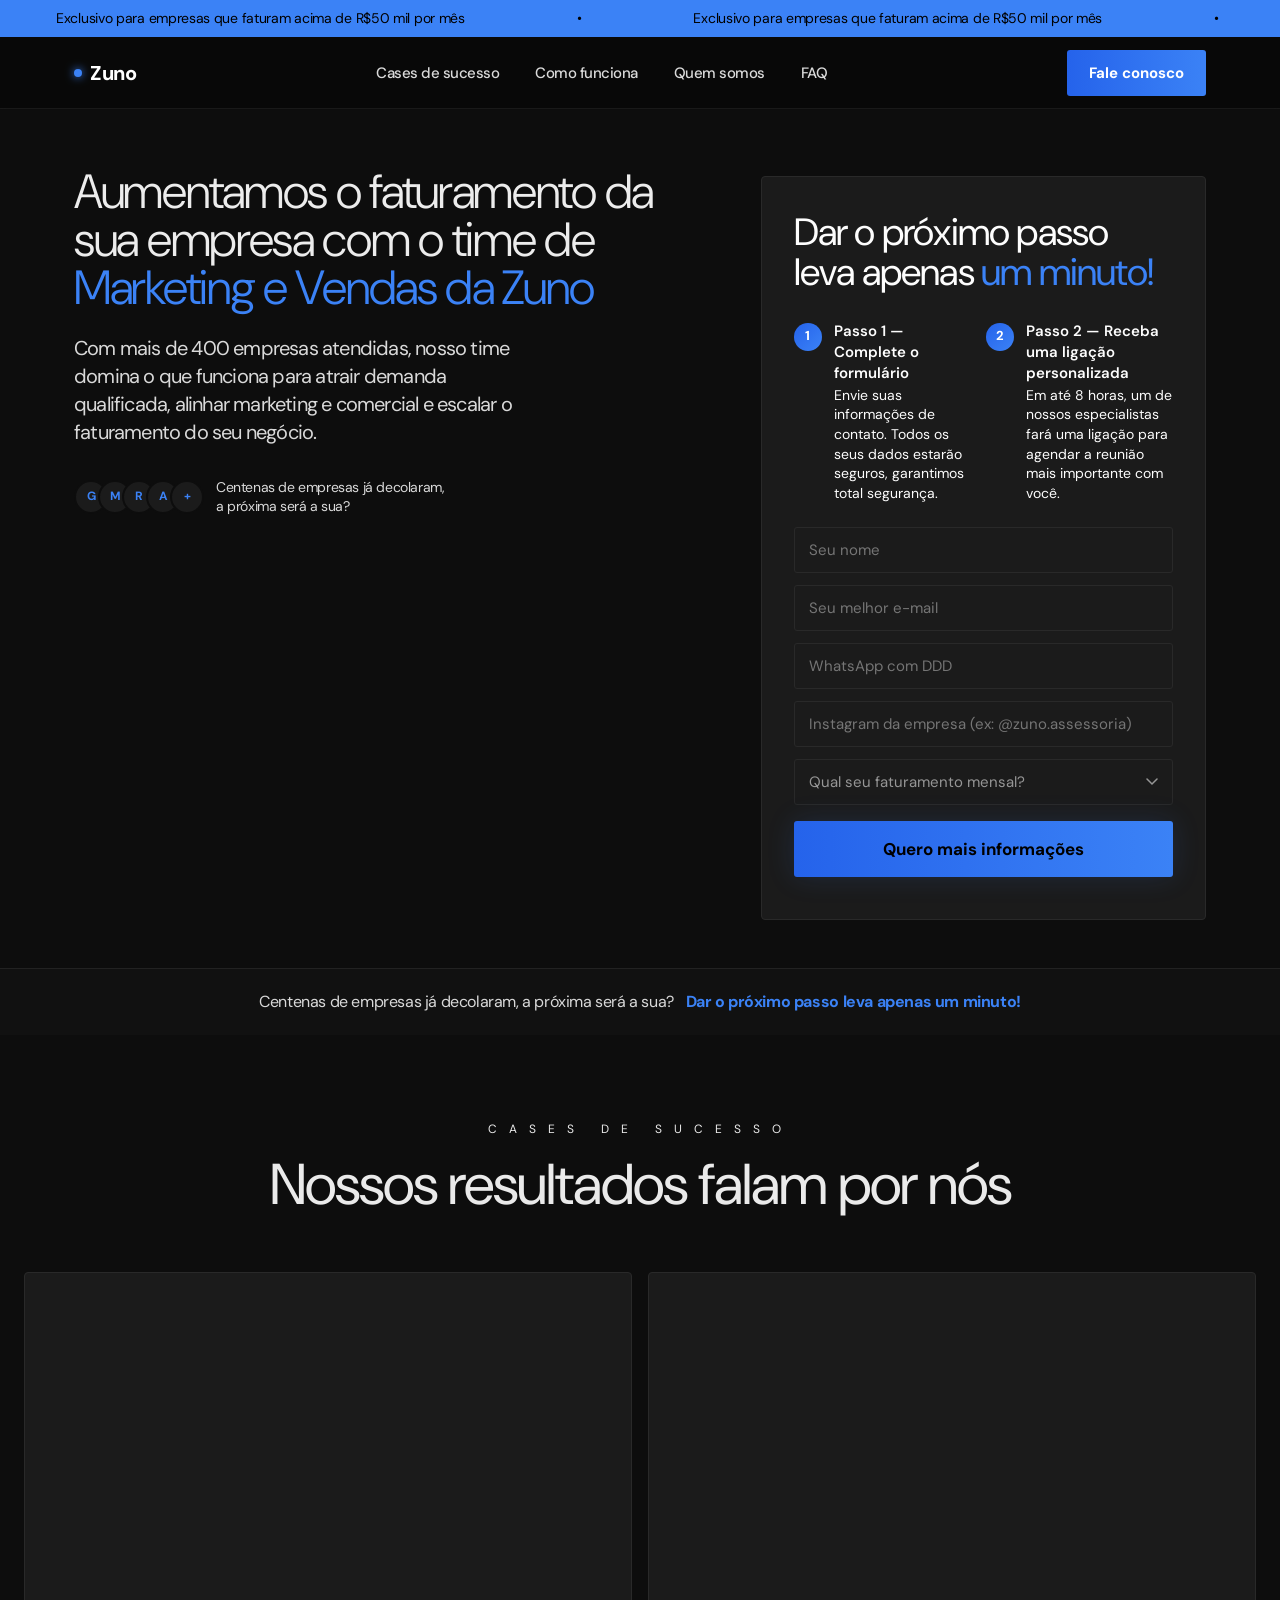
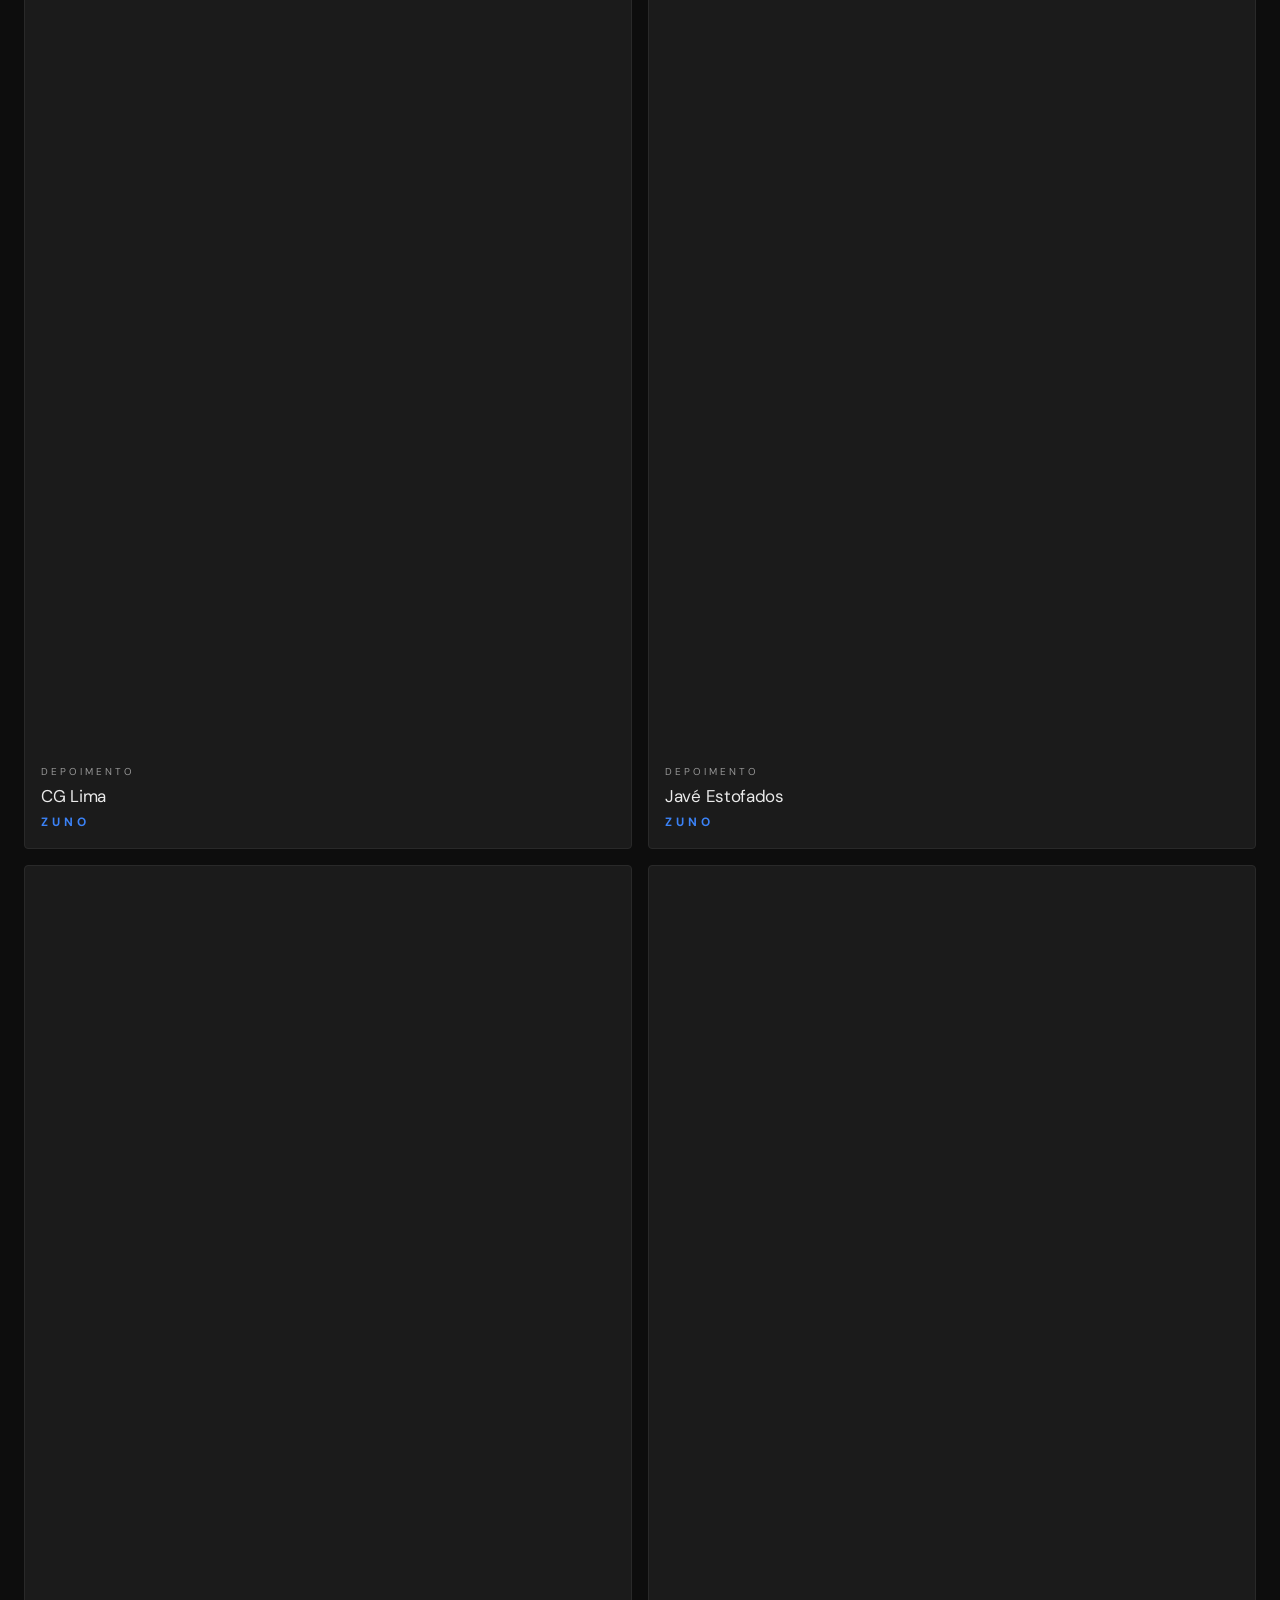
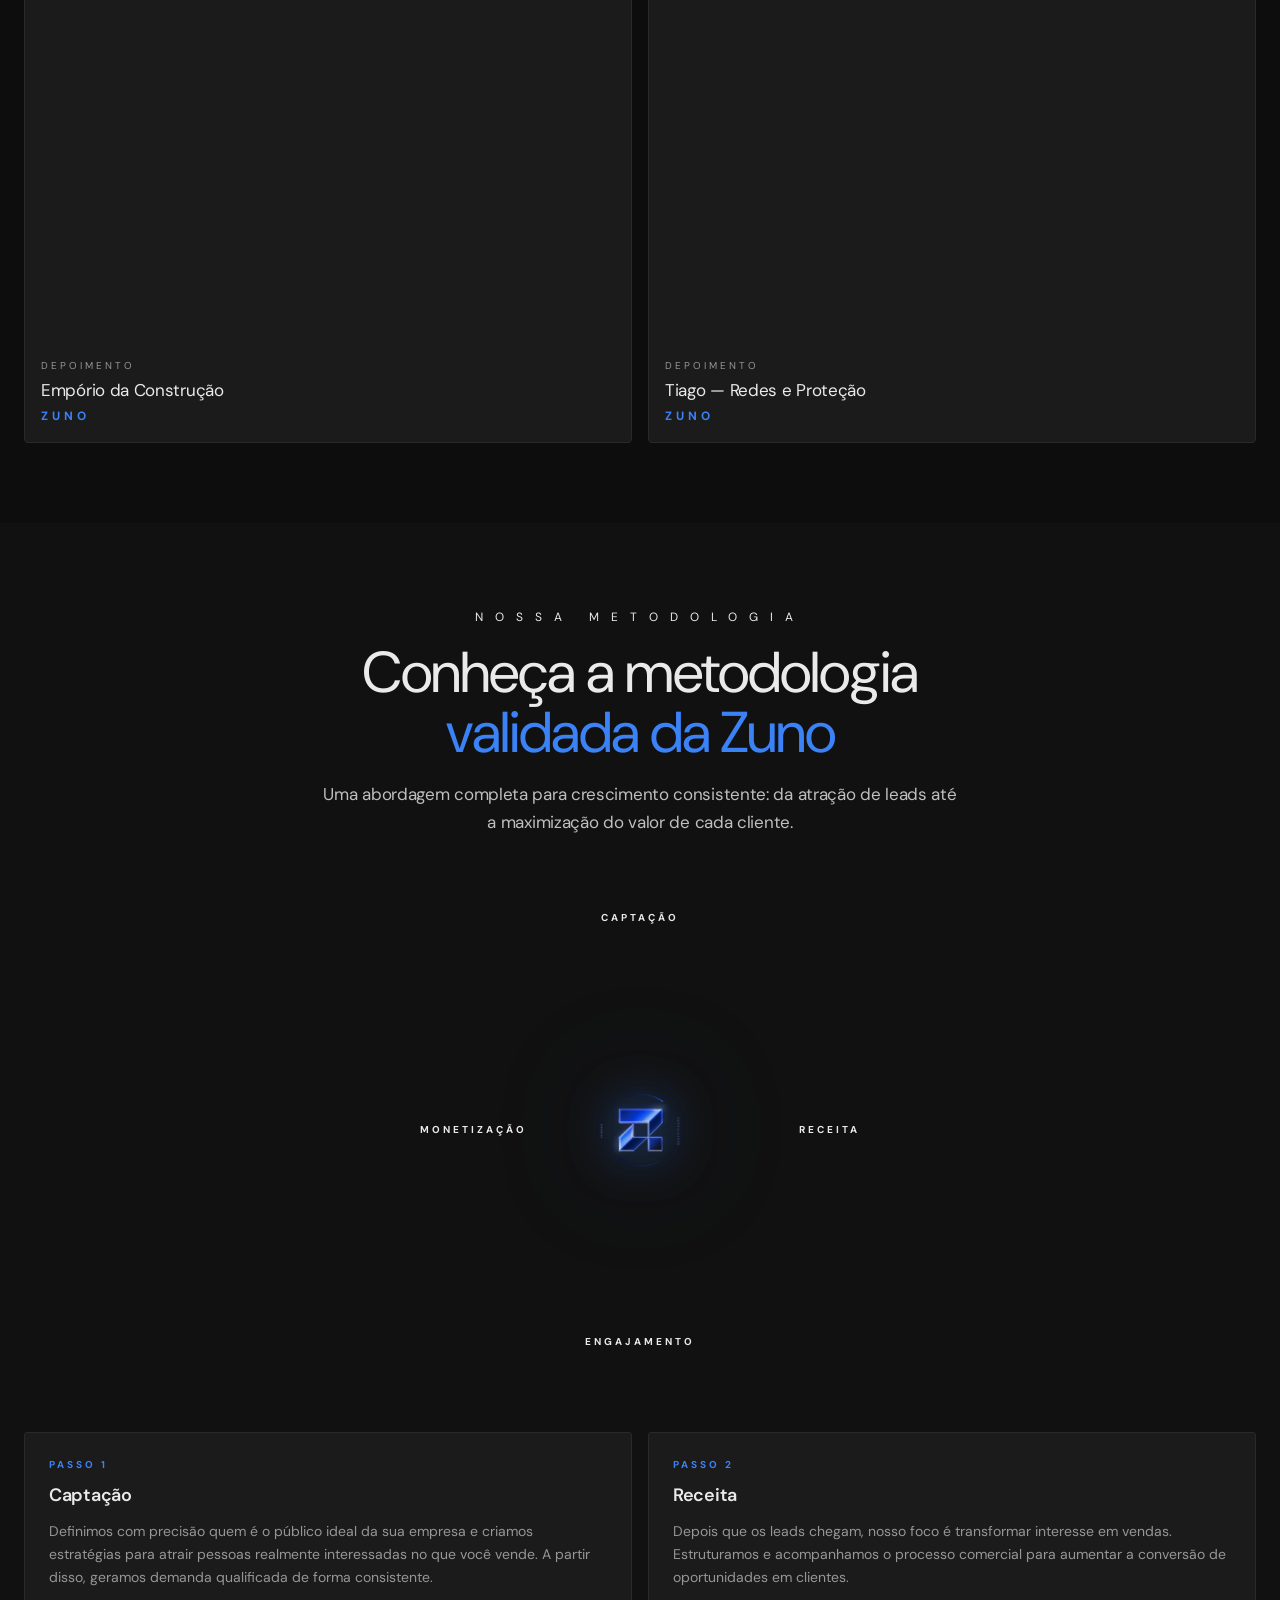
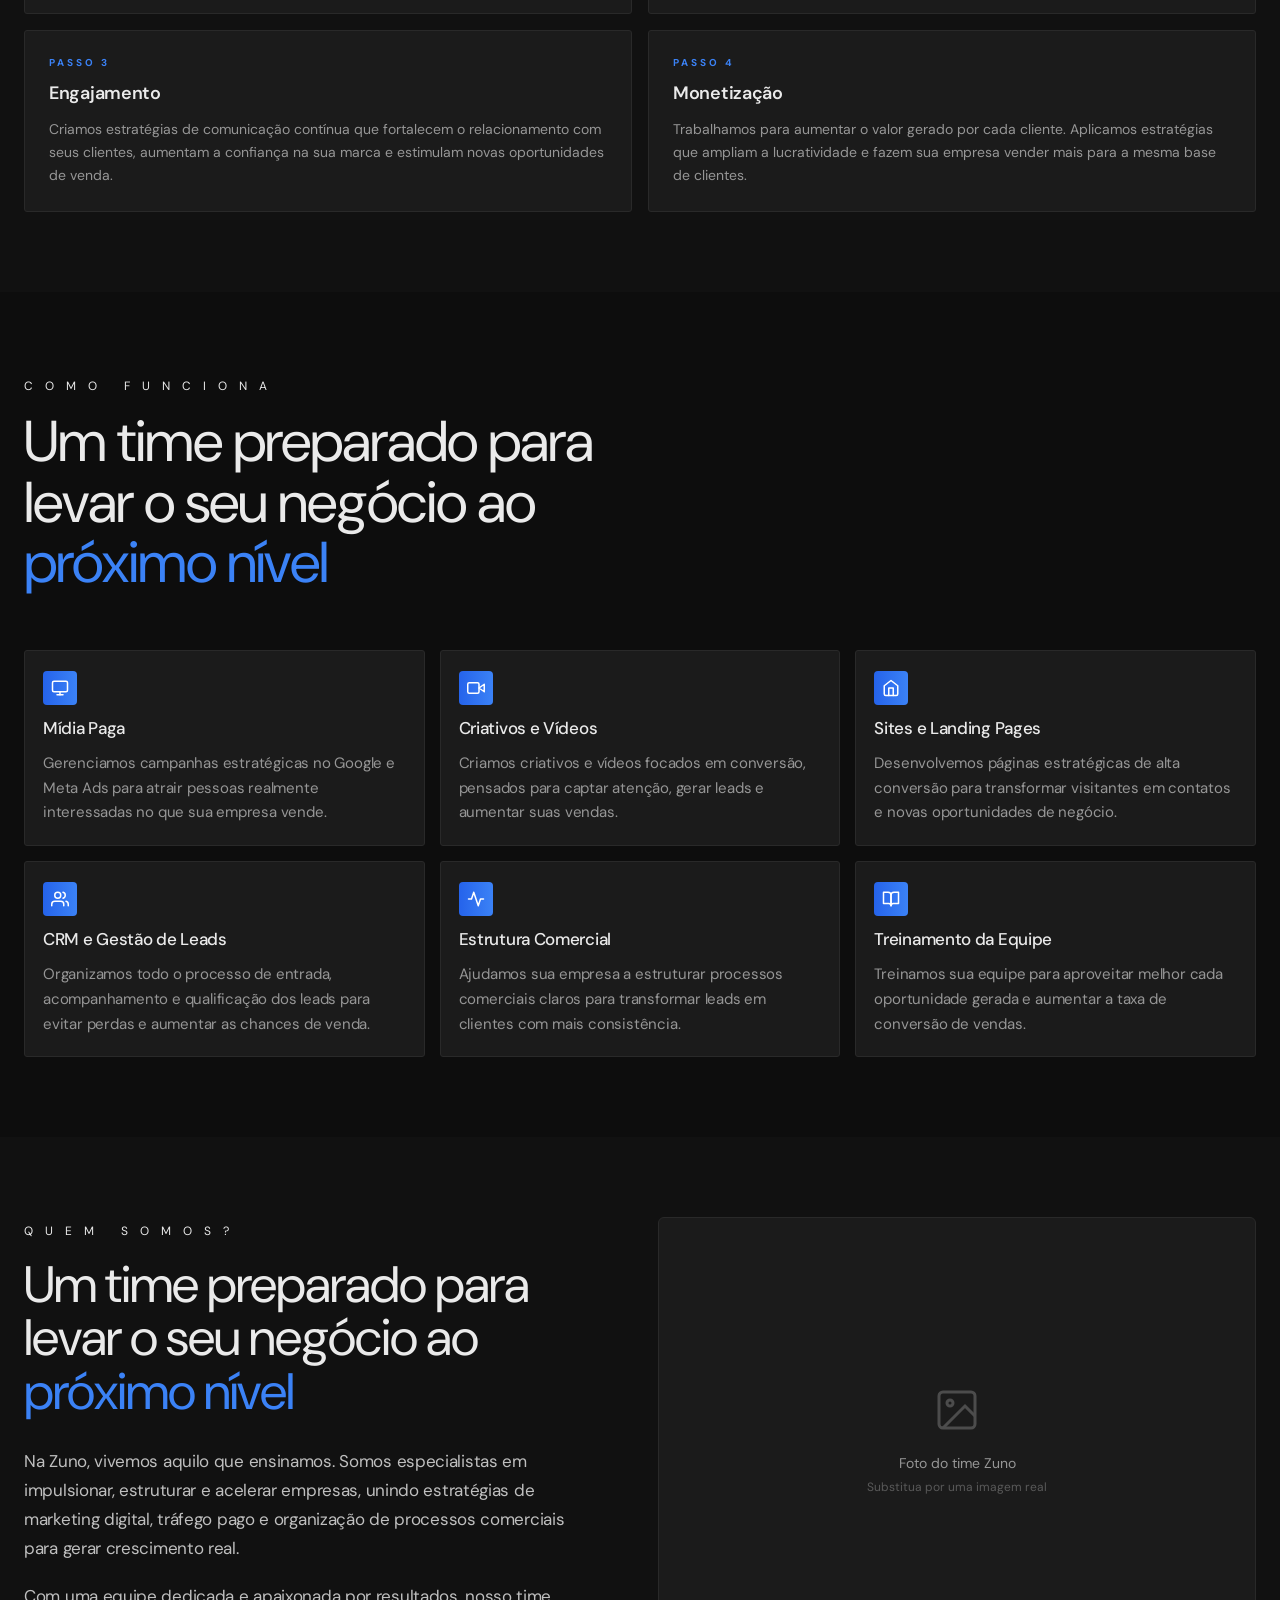
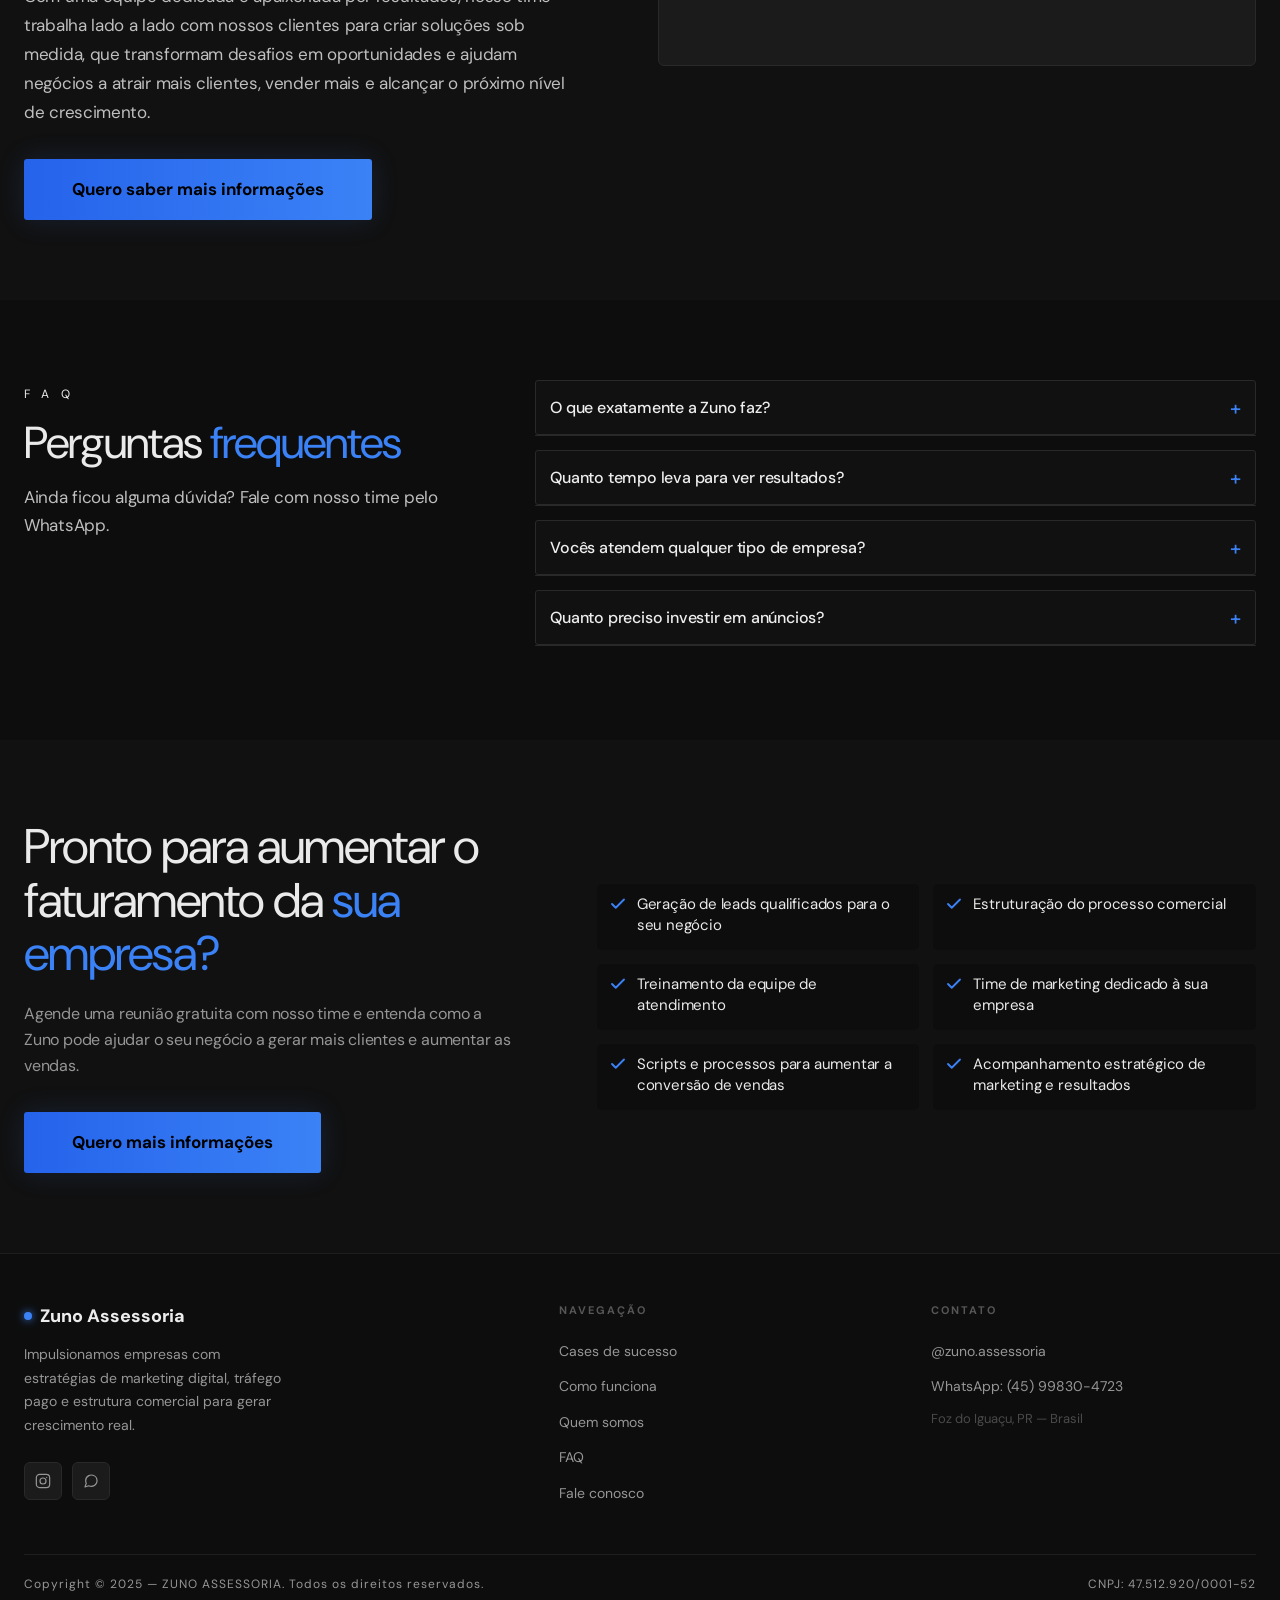
==== commit 46d2bfbe: "Merge remote-tracking branch 'origin/main'" ====
--- a/index.html
+++ b/index.html
@@ -1,3 +1,7 @@
+<!-- Comentario de teste Pedro Riquelme -->
+
+
+
 <!DOCTYPE html>
 <html lang="pt-BR">
 <head>
@@ -5,6 +9,20 @@
   <meta name="viewport" content="width=device-width, initial-scale=1.0" />
   <title>Zuno Assessoria — Marketing e Vendas para Empresas</title>
   <meta name="description" content="Aumentamos o faturamento da sua empresa com o time de Marketing e Vendas da Zuno. Mais de 400 empresas atendidas." />
+  <meta name="theme-color" content="#0D0D0D" />
+  <meta property="og:title" content="Zuno Assessoria — Marketing e Vendas para Empresas" />
+  <meta property="og:description" content="Aumentamos o faturamento da sua empresa com o time de Marketing e Vendas da Zuno. Mais de 400 empresas atendidas." />
+  <meta property="og:type" content="website" />
+  <meta property="og:locale" content="pt_BR" />
+  <meta property="og:url" content="https://zuno.com.br/" />
+  <meta property="og:image" content="https://zuno.com.br/assets/img/og-cover.jpg" />
+  <meta name="twitter:card" content="summary_large_image" />
+  <meta name="twitter:title" content="Zuno Assessoria — Marketing e Vendas para Empresas" />
+  <meta name="twitter:description" content="Aumentamos o faturamento da sua empresa com o time de Marketing e Vendas da Zuno. Mais de 400 empresas atendidas." />
+  <meta name="twitter:image" content="https://zuno.com.br/assets/img/og-cover.jpg" />
+  <link rel="icon" type="image/svg+xml" href="favicon.svg" />
+  <link rel="manifest" href="site.webmanifest" />
+  <link rel="stylesheet" href="assets/css/main.css" />
   <link rel="preconnect" href="https://fonts.googleapis.com" />
   <link rel="preconnect" href="https://fonts.gstatic.com" crossorigin />
   <link href="https://fonts.googleapis.com/css2?family=DM+Sans:ital,opsz,wght@0,9..40,300;0,9..40,400;0,9..40,500;0,9..40,700;1,9..40,300&display=swap" rel="stylesheet" />
@@ -935,7 +953,7 @@
           </div>
         </div>
 
-        <form id="hero-form" novalidate>
+        <form id="hero-form" data-sheet-endpoint="https://script.google.com/macros/s/AKfycbxBrelajhMUaCV2Io5oMm3vI7bCicFJ7nbtgN6EpXoU764h94NG1DS22sK47NPUr_xtGw/exec" novalidate>
           <div class="form-row">
             <input class="field" type="text" id="h-nome" name="nome" placeholder="Seu nome" required />
           </div>
@@ -963,6 +981,7 @@
           <button type="submit" class="btn btn--primary btn--full" style="margin-top:4px;">
             Quero mais informações
           </button>
+          <p id="hero-form-feedback" style="margin-top:10px;font-size:14px;color:var(--gray-mid);" aria-live="polite"></p>
         </form>
       </div>
     </div>
--- a/assets/css/main.css
+++ b/assets/css/main.css
@@ -0,0 +1,828 @@
+/* ─── Variables ─────────────────────────────────────────────── */
+    :root {
+      --blue:         #3b82f6;
+      --blue-dark:    #2563eb;
+      --blue-glow:    rgba(59,130,246,0.15);
+      --blue-border:  rgba(59,130,246,0.28);
+
+      --bg:           #0D0D0D;
+      --bg-card:      #1B1B1B;
+      --bg-deeper:    #111111;
+      --border:       rgba(255,255,255,0.07);
+      --border-card:  #292929;
+
+      --white:        #ECECEC;
+      --white-soft:   #EAEAEA;
+      --white-muted:  #D9D9D9;
+      --gray:         #BFBFBF;
+      --gray-mid:     #969696;
+
+      --font: 'DM Sans', sans-serif;
+      --r:    3px;
+    }
+
+    /* ─── Reset ─────────────────────────────────────────────────── */
+    *, *::before, *::after { box-sizing: border-box; margin: 0; padding: 0; }
+    html { scroll-behavior: smooth; }
+    body {
+      font-family: var(--font);
+      background: var(--bg);
+      color: var(--white);
+      line-height: 1.6;
+      overflow-x: hidden;
+      padding-top: 108px;
+    }
+    img { max-width: 100%; display: block; }
+    a { color: inherit; text-decoration: none; }
+    button { font-family: var(--font); }
+
+    .container {
+      width: 100%;
+      max-width: 1280px;
+      margin: 0 auto;
+      padding: 0 24px;
+    }
+    .container--narrow { max-width: 1180px; }
+
+    /* ─── Buttons ───────────────────────────────────────────────── */
+    .btn {
+      display: inline-flex;
+      align-items: center;
+      justify-content: center;
+      gap: 8px;
+      font-family: var(--font);
+      font-weight: 700;
+      border: none;
+      border-radius: var(--r);
+      cursor: pointer;
+      transition: transform .2s ease, box-shadow .2s ease, background .2s ease;
+      white-space: nowrap;
+      text-decoration: none;
+    }
+    .btn--primary {
+      background: linear-gradient(90deg, var(--blue-dark) 0%, var(--blue) 100%);
+      color: #000;
+      font-size: 17px;
+      padding: 17px 48px;
+      box-shadow: 0 0 28px var(--blue-glow);
+    }
+    .btn--primary:hover { transform: scale(1.05); box-shadow: 0 0 40px rgba(59,130,246,.35); }
+
+    .btn--nav {
+      background: linear-gradient(90deg, var(--blue-dark) 0%, var(--blue) 100%);
+      color: #fff;
+      font-size: 15px;
+      padding: 11px 22px;
+    }
+    .btn--nav:hover { transform: scale(1.05); }
+
+    .btn--full { width: 100%; }
+
+    /* ─── Section Shared ────────────────────────────────────────── */
+    .s-label {
+      display: inline-block;
+      font-size: 12px;
+      font-weight: 400;
+      letter-spacing: 12px;
+      text-transform: uppercase;
+      color: var(--white-soft);
+      margin-bottom: 16px;
+    }
+    .s-title {
+      font-size: clamp(36px, 4.5vw, 60px);
+      font-weight: 400;
+      line-height: 1.05;
+      letter-spacing: -1px;
+      color: var(--white-soft);
+      margin-bottom: 16px;
+    }
+    .s-title .hl { color: var(--blue); }
+    .s-sub {
+      font-size: 17px;
+      font-weight: 400;
+      line-height: 1.65;
+      letter-spacing: -.3px;
+      color: var(--gray);
+    }
+
+    /* ─── 1. Ticker ─────────────────────────────────────────────── */
+    .ticker-wrap {
+      position: fixed;
+      top: 0; left: 0; width: 100%;
+      height: 37px;
+      background: var(--blue);
+      z-index: 1001;
+      overflow: hidden;
+      display: flex;
+      align-items: center;
+    }
+    .ticker-track {
+      display: flex;
+      animation: tick 28s linear infinite;
+      white-space: nowrap;
+    }
+    .ticker-wrap:hover .ticker-track { animation-play-state: paused; }
+    .ticker-item {
+      font-size: 14px;
+      font-weight: 400;
+      color: #000;
+      letter-spacing: -.3px;
+      padding: 0 56px;
+    }
+    .ticker-sep { color: rgba(0,0,0,.4); margin: 0 4px; }
+    @keyframes tick {
+      from { transform: translateX(0); }
+      to   { transform: translateX(-50%); }
+    }
+
+    /* ─── 2. Navbar ─────────────────────────────────────────────── */
+    .nav {
+      position: fixed;
+      top: 37px; left: 0; width: 100%;
+      z-index: 1000;
+      background: rgba(0,0,0,.32);
+      backdrop-filter: blur(3px);
+      -webkit-backdrop-filter: blur(3px);
+      border-bottom: 1px solid var(--border);
+      transition: background .2s;
+    }
+    .nav--solid { background: rgba(13,13,13,.97); }
+    .nav-inner {
+      max-width: 1180px;
+      margin: 0 auto;
+      padding: 0 24px;
+      height: 71px;
+      display: flex;
+      align-items: center;
+      justify-content: space-between;
+    }
+    .nav-logo {
+      display: flex;
+      align-items: center;
+      gap: 8px;
+      font-size: 20px;
+      font-weight: 800;
+      letter-spacing: -.5px;
+      color: #fff;
+    }
+    .nav-dot {
+      width: 8px; height: 8px;
+      background: var(--blue);
+      border-radius: 50%;
+      box-shadow: 0 0 8px var(--blue);
+    }
+    .nav-links {
+      display: flex;
+      align-items: center;
+      gap: 36px;
+      list-style: none;
+    }
+    .nav-links a {
+      font-size: 15px;
+      font-weight: 500;
+      letter-spacing: -.5px;
+      color: rgba(255,255,255,.85);
+      transition: color .2s;
+    }
+    .nav-links a:hover { color: #fff; }
+    .nav-toggle {
+      display: none;
+      background: none;
+      border: none;
+      color: #fff;
+      cursor: pointer;
+      padding: 4px;
+    }
+
+    /* ─── 3. Hero ───────────────────────────────────────────────── */
+    .hero {
+      background: var(--bg);
+      padding: 60px 0 0;
+    }
+    .hero-inner {
+      max-width: 1180px;
+      margin: 0 auto;
+      padding: 0 24px 0;
+      display: flex;
+      align-items: flex-start;
+      gap: 64px;
+    }
+    .hero-content { flex: 0 0 55%; }
+    .hero-form-col { flex: 1; padding-top: 8px; }
+
+    .hero h1 {
+      font-size: clamp(34px, 3.8vw, 48px);
+      font-weight: 300;
+      line-height: 1.0;
+      letter-spacing: -1.3px;
+      color: var(--white);
+      margin-bottom: 22px;
+    }
+    .hero h1 .hl { color: var(--blue); }
+
+    .hero-lead {
+      font-size: 20px;
+      font-weight: 400;
+      line-height: 1.4;
+      letter-spacing: -.8px;
+      color: var(--white-muted);
+      max-width: 460px;
+      margin-bottom: 32px;
+    }
+
+    .hero-proof {
+      display: flex;
+      align-items: center;
+      gap: 12px;
+      margin-bottom: 0;
+    }
+    .hero-proof-avatars {
+      display: flex;
+    }
+    .avatar {
+      width: 34px; height: 34px;
+      border-radius: 50%;
+      border: 2px solid var(--bg);
+      background: var(--bg-card);
+      margin-left: -10px;
+      overflow: hidden;
+      display: flex;
+      align-items: center;
+      justify-content: center;
+      font-size: 12px;
+      font-weight: 700;
+      color: var(--blue);
+    }
+    .avatar:first-child { margin-left: 0; }
+    .hero-proof-text {
+      font-size: 14px;
+      font-weight: 400;
+      line-height: 1.35;
+      letter-spacing: -.4px;
+      color: var(--white-muted);
+    }
+
+    /* Hero form card */
+    .hero-form-card {
+      background: var(--bg-card);
+      border: 1px solid var(--border-card);
+      border-radius: 4px;
+      padding: 36px 32px 32px;
+    }
+    .form-title {
+      font-size: clamp(26px, 3vw, 38px);
+      font-weight: 400;
+      line-height: 1.05;
+      letter-spacing: -.8px;
+      color: #FDFDFD;
+      margin-bottom: 28px;
+    }
+    .form-title .hl { color: var(--blue); }
+    .form-steps {
+      display: flex;
+      gap: 20px;
+      margin-bottom: 24px;
+    }
+    .form-step {
+      display: flex;
+      align-items: flex-start;
+      gap: 12px;
+    }
+    .step-num {
+      flex-shrink: 0;
+      width: 28px; height: 28px;
+      border-radius: 50%;
+      background: linear-gradient(135deg, var(--blue-dark), var(--blue));
+      display: flex;
+      align-items: center;
+      justify-content: center;
+      font-size: 13px;
+      font-weight: 700;
+      color: #fff;
+      margin-top: 2px;
+    }
+    .step-body { font-size: 14px; font-weight: 400; line-height: 1.4; color: #FDFDFD; }
+    .step-body strong { display: block; font-size: 15px; font-weight: 600; margin-bottom: 2px; }
+
+    .form-row { margin-bottom: 12px; }
+    select.field, input.field {
+      width: 100%;
+      background: var(--bg-card);
+      border: 1px solid var(--border-card);
+      border-radius: var(--r);
+      color: var(--gray-mid);
+      font-family: var(--font);
+      font-size: 15px;
+      padding: 12px 14px;
+      outline: none;
+      appearance: none;
+      -webkit-appearance: none;
+      transition: border-color .2s, box-shadow .2s;
+      background-image: url("data:image/svg+xml,%3Csvg xmlns='http://www.w3.org/2000/svg' width='12' height='8' viewBox='0 0 12 8'%3E%3Cpath d='M1 1l5 5 5-5' stroke='%23969696' stroke-width='1.5' fill='none' stroke-linecap='round'/%3E%3C/svg%3E");
+      background-repeat: no-repeat;
+      background-position: right 14px center;
+      padding-right: 38px;
+    }
+    input.field { background-image: none; padding-right: 14px; }
+    select.field:focus, input.field:focus {
+      border-color: var(--blue);
+      box-shadow: 0 0 0 3px var(--blue-glow);
+    }
+    select.field option { background: var(--bg-card); color: var(--white); }
+
+    /* Hero bottom bar */
+    .hero-bar {
+      margin-top: 48px;
+      background: var(--bg-deeper);
+      border-top: 1px solid var(--border);
+      padding: 20px 0;
+    }
+    .hero-bar-inner {
+      max-width: 1180px;
+      margin: 0 auto;
+      padding: 0 24px;
+      display: flex;
+      align-items: center;
+      justify-content: center;
+      gap: 12px;
+    }
+    .hero-bar-text {
+      font-size: 16px;
+      font-weight: 400;
+      letter-spacing: -.4px;
+      color: var(--white-muted);
+    }
+
+    /* ─── 4. Cases ──────────────────────────────────────────────── */
+    .cases-section {
+      background: var(--bg);
+      padding: 80px 0;
+    }
+    .cases-head { text-align: center; margin-bottom: 56px; }
+    .cases-grid {
+      display: grid;
+      grid-template-columns: repeat(3, 1fr);
+      gap: 16px;
+    }
+    .case-card {
+      background: var(--bg-card);
+      border: 1px solid var(--border-card);
+      border-radius: 4px;
+      overflow: hidden;
+      cursor: pointer;
+      transition: transform .2s, border-color .2s, box-shadow .2s;
+    }
+    .case-card:hover {
+      transform: translateY(-4px);
+      border-color: var(--blue-border);
+      box-shadow: 0 12px 40px rgba(0,0,0,.5);
+    }
+    .case-thumb {
+      aspect-ratio: 16/9;
+      position: relative;
+      overflow: hidden;
+      display: flex;
+      align-items: center;
+      justify-content: center;
+    }
+    .case-thumb-bg {
+      position: absolute;
+      inset: 0;
+    }
+    .case-play {
+      position: relative;
+      z-index: 1;
+      width: 52px; height: 52px;
+      border-radius: 50%;
+      background: rgba(59,130,246,.2);
+      border: 2px solid rgba(59,130,246,.45);
+      display: flex;
+      align-items: center;
+      justify-content: center;
+      color: #fff;
+      transition: background .2s, transform .2s;
+    }
+    .case-card:hover .case-play { background: var(--blue); transform: scale(1.08); }
+    .case-body { padding: 14px 16px 16px; }
+    .case-tag {
+      font-size: 10px;
+      letter-spacing: 3px;
+      text-transform: uppercase;
+      color: var(--gray-mid);
+      margin-bottom: 5px;
+    }
+    .case-title {
+      font-size: 17px;
+      font-weight: 400;
+      line-height: 1.3;
+      color: var(--white-soft);
+      margin-bottom: 6px;
+      letter-spacing: -.3px;
+    }
+    .case-brand {
+      font-size: 12px;
+      font-weight: 700;
+      letter-spacing: 4px;
+      text-transform: uppercase;
+      color: var(--blue);
+    }
+
+    /* ─── 5. Metodologia ────────────────────────────────────────── */
+    .metod-section {
+      padding: 80px 0;
+      background: var(--bg-deeper);
+    }
+    .metod-inner {
+      display: grid;
+      grid-template-columns: 1fr 1fr;
+      gap: 80px;
+      align-items: start;
+    }
+    .metod-left .s-title { max-width: 520px; }
+    .metod-steps { display: flex; flex-direction: column; gap: 0; }
+    .metod-step {
+      display: flex;
+      align-items: flex-start;
+      gap: 16px;
+      padding: 20px 0;
+      border-bottom: 1px solid var(--border);
+    }
+    .metod-step:first-child { padding-top: 0; }
+    .metod-icon {
+      flex-shrink: 0;
+      width: 34px; height: 34px;
+      border-radius: 50%;
+      background: linear-gradient(135deg, var(--blue-dark), var(--blue));
+      display: flex;
+      align-items: center;
+      justify-content: center;
+      color: #fff;
+      margin-top: 2px;
+    }
+    .metod-label {
+      font-size: 11px;
+      font-weight: 700;
+      letter-spacing: 2.5px;
+      text-transform: uppercase;
+      color: var(--blue);
+      margin-bottom: 4px;
+    }
+    .metod-name {
+      font-size: 16px;
+      font-weight: 600;
+      color: var(--white-soft);
+      margin-bottom: 6px;
+      letter-spacing: -.2px;
+    }
+    .metod-desc {
+      font-size: 15px;
+      font-weight: 400;
+      line-height: 1.65;
+      color: var(--gray-mid);
+      letter-spacing: -.2px;
+    }
+
+    /* ─── 6. Como Funciona ──────────────────────────────────────── */
+    .services-section {
+      background: var(--bg);
+      padding: 80px 0;
+    }
+    .services-head { max-width: 640px; margin-bottom: 56px; }
+    .services-grid {
+      display: grid;
+      grid-template-columns: repeat(3, 1fr);
+      gap: 15px;
+    }
+    .service-card {
+      background: var(--bg-card);
+      border: 1px solid var(--border-card);
+      border-radius: var(--r);
+      padding: 20px 18px;
+      display: flex;
+      flex-direction: column;
+      gap: 12px;
+      transition: border-color .2s, box-shadow .2s;
+    }
+    .service-card:hover {
+      border-color: var(--blue-border);
+      box-shadow: 0 0 28px var(--blue-glow);
+    }
+    .service-icon {
+      width: 34px; height: 34px;
+      background: linear-gradient(90deg, var(--blue-dark) 0%, var(--blue) 100%);
+      border-radius: 4px;
+      display: flex;
+      align-items: center;
+      justify-content: center;
+      color: #fff;
+      flex-shrink: 0;
+    }
+    .service-name {
+      font-size: 17px;
+      font-weight: 500;
+      color: var(--white-soft);
+      letter-spacing: -.3px;
+      line-height: 1.3;
+    }
+    .service-desc {
+      font-size: 15px;
+      font-weight: 400;
+      line-height: 1.65;
+      letter-spacing: -.2px;
+      color: var(--gray-mid);
+    }
+
+    /* ─── 7. Quem Somos ─────────────────────────────────────────── */
+    .about-section {
+      background: var(--bg-deeper);
+      padding: 80px 0;
+    }
+    .about-inner {
+      display: grid;
+      grid-template-columns: 45% 1fr;
+      gap: 80px;
+      align-items: start;
+    }
+    .about-title {
+      font-size: clamp(32px, 4vw, 55px);
+      font-weight: 400;
+      line-height: 1.05;
+      letter-spacing: -1px;
+      color: var(--white-soft);
+      margin-bottom: 28px;
+    }
+    .about-title .hl { color: var(--blue); }
+    .about-body {
+      font-size: 17px;
+      font-weight: 400;
+      line-height: 1.7;
+      letter-spacing: -.3px;
+      color: var(--gray);
+      margin-bottom: 20px;
+    }
+    .about-cta { margin-top: 32px; }
+    .about-img-wrap {
+      border-radius: 6px;
+      overflow: hidden;
+      background: var(--bg-card);
+      border: 1px solid var(--border-card);
+      aspect-ratio: 4/3;
+      display: flex;
+      align-items: center;
+      justify-content: center;
+    }
+    .about-img-placeholder {
+      text-align: center;
+      color: var(--gray-mid);
+      font-size: 14px;
+      padding: 32px;
+    }
+    .about-img-placeholder svg { margin: 0 auto 12px; opacity: .4; }
+
+    /* ─── 8. FAQ ────────────────────────────────────────────────── */
+    .faq-section {
+      background: var(--bg);
+      padding: 80px 0;
+    }
+    .faq-inner {
+      display: grid;
+      grid-template-columns: 35% 1fr;
+      gap: 80px;
+      align-items: start;
+    }
+    .faq-left .s-title { font-size: clamp(28px, 3.5vw, 48px); }
+    .faq-item { margin-bottom: 14px; }
+    .faq-trigger {
+      width: 100%;
+      background: var(--bg-deeper);
+      border: 1px solid var(--border-card);
+      border-radius: var(--r);
+      padding: 16px 14px;
+      color: #EEE;
+      font-family: var(--font);
+      font-size: 16px;
+      font-weight: 500;
+      text-align: left;
+      cursor: pointer;
+      display: flex;
+      justify-content: space-between;
+      align-items: center;
+      gap: 12px;
+      transition: background .2s;
+      letter-spacing: -.2px;
+    }
+    .faq-trigger:hover { background: var(--bg-card); }
+    .faq-icon {
+      flex-shrink: 0;
+      color: var(--blue);
+      font-size: 20px;
+      line-height: 1;
+      transition: transform .3s;
+    }
+    .faq-item.open .faq-icon { transform: rotate(45deg); }
+    .faq-body {
+      background: var(--bg-deeper);
+      border: 1px solid var(--border-card);
+      border-top: none;
+      border-radius: 0 0 var(--r) var(--r);
+      padding: 0 14px;
+      font-size: 16px;
+      font-weight: 400;
+      line-height: 1.65;
+      letter-spacing: -.3px;
+      color: var(--gray-mid);
+      max-height: 0;
+      overflow: hidden;
+      transition: max-height .38s ease, padding .3s ease;
+    }
+    .faq-item.open .faq-body { max-height: 300px; padding: 16px 14px; }
+
+    /* ─── 9. CTA Final ──────────────────────────────────────────── */
+    .cta-section {
+      background: var(--bg-deeper);
+      padding: 80px 0;
+    }
+    .cta-inner {
+      display: grid;
+      grid-template-columns: 40% 1fr;
+      gap: 80px;
+      align-items: center;
+    }
+    .cta-title {
+      font-size: clamp(28px, 3.8vw, 50px);
+      font-weight: 400;
+      line-height: 1.1;
+      letter-spacing: -1px;
+      color: var(--white-soft);
+      margin-bottom: 20px;
+    }
+    .cta-title .hl { color: var(--blue); }
+    .cta-sub {
+      font-size: 16px;
+      color: var(--gray-mid);
+      line-height: 1.65;
+      letter-spacing: -.2px;
+      margin-bottom: 32px;
+    }
+    .features-grid {
+      display: grid;
+      grid-template-columns: 1fr 1fr;
+      gap: 14px;
+    }
+    .feature-item {
+      background: var(--bg);
+      border-radius: 5px;
+      padding: 10px 12px 14px;
+      display: flex;
+      align-items: flex-start;
+      gap: 10px;
+    }
+    .feature-check {
+      flex-shrink: 0;
+      color: var(--blue);
+      margin-top: 1px;
+    }
+    .feature-text {
+      font-size: 15px;
+      font-weight: 400;
+      line-height: 1.4;
+      color: var(--white-soft);
+      letter-spacing: -.2px;
+    }
+
+    /* ─── 10. Footer ────────────────────────────────────────────── */
+    .footer {
+      background: var(--bg);
+      border-top: 1px solid var(--border);
+      padding: 48px 0 20px;
+    }
+    .footer-grid {
+      display: grid;
+      grid-template-columns: 1.5fr 1fr 1fr;
+      gap: 48px;
+      margin-bottom: 48px;
+    }
+    .footer-logo {
+      display: flex;
+      align-items: center;
+      gap: 8px;
+      font-size: 18px;
+      font-weight: 800;
+      margin-bottom: 12px;
+    }
+    .footer-tagline {
+      font-size: 14px;
+      color: var(--gray-mid);
+      line-height: 1.7;
+      max-width: 260px;
+      margin-bottom: 24px;
+    }
+    .footer-socials { display: flex; gap: 10px; }
+    .social-btn {
+      width: 38px; height: 38px;
+      background: var(--bg-card);
+      border: 1px solid var(--border-card);
+      border-radius: 6px;
+      display: flex;
+      align-items: center;
+      justify-content: center;
+      color: var(--gray-mid);
+      transition: border-color .2s, color .2s, background .2s;
+    }
+    .social-btn:hover {
+      border-color: var(--blue-border);
+      color: var(--blue);
+      background: var(--blue-glow);
+    }
+    .footer-col-label {
+      font-size: 11px;
+      font-weight: 700;
+      letter-spacing: 2px;
+      text-transform: uppercase;
+      color: rgba(255,255,255,.3);
+      margin-bottom: 18px;
+    }
+    .footer-links { list-style: none; display: flex; flex-direction: column; gap: 10px; }
+    .footer-links a {
+      font-size: 14px;
+      color: var(--gray-mid);
+      transition: color .2s;
+    }
+    .footer-links a:hover { color: var(--white); }
+    .footer-bottom {
+      border-top: 1px solid var(--border);
+      padding-top: 20px;
+      display: flex;
+      justify-content: space-between;
+      align-items: center;
+      flex-wrap: wrap;
+      gap: 8px;
+      font-size: 12px;
+      letter-spacing: 1px;
+      color: var(--gray-mid);
+    }
+
+    /* ─── Responsive ────────────────────────────────────────────── */
+    @media (max-width: 1024px) {
+      .hero-inner { flex-direction: column; gap: 48px; }
+      .hero-content { flex: none; width: 100%; }
+      .hero-form-col { width: 100%; max-width: 540px; }
+      .metod-inner { grid-template-columns: 1fr; gap: 48px; }
+      .services-grid { grid-template-columns: repeat(2, 1fr); }
+      .about-inner { grid-template-columns: 1fr; gap: 40px; }
+      .about-img-wrap { max-width: 540px; }
+      .faq-inner { grid-template-columns: 1fr; gap: 40px; }
+      .cta-inner { grid-template-columns: 1fr; gap: 48px; }
+      .footer-grid { grid-template-columns: 1fr 1fr; }
+    }
+
+    @media (max-width: 767px) {
+      body { padding-top: 108px; }
+      .nav-links { display: none; flex-direction: column; }
+      .nav-links.open {
+        display: flex;
+        position: fixed;
+        top: 108px; left: 0; right: 0;
+        background: rgba(13,13,13,.98);
+        padding: 20px 24px;
+        gap: 0;
+        border-bottom: 1px solid var(--border);
+      }
+      .nav-links.open li { border-bottom: 1px solid var(--border); }
+      .nav-links.open a { display: block; padding: 14px 0; font-size: 17px; color: #fff; }
+      .nav-cta-wrap { display: none; }
+      .nav-toggle { display: flex !important; }
+      .cases-grid { grid-template-columns: 1fr; }
+      .services-grid { grid-template-columns: 1fr; }
+      .features-grid { grid-template-columns: 1fr; }
+      .footer-grid { grid-template-columns: 1fr; }
+      .footer-bottom { flex-direction: column; text-align: center; }
+      .form-steps { flex-direction: column; }
+    }
+
+/* Camada externa para evolucao do CSS sem depender de inline style */
+:root {
+  color-scheme: dark;
+}
+
+/* Melhorias de acessibilidade e base global */
+*:focus-visible {
+  outline: 2px solid #3b82f6;
+  outline-offset: 2px;
+}
+
+@media (prefers-reduced-motion: reduce) {
+  *,
+  *::before,
+  *::after {
+    animation: none !important;
+    transition: none !important;
+    scroll-behavior: auto !important;
+  }
+}
+
+/* Estado util para futuras validacoes de formulario */
+.field[aria-invalid="true"] {
+  border-color: #ef4444 !important;
+  box-shadow: 0 0 0 3px rgba(239, 68, 68, 0.2) !important;
+}
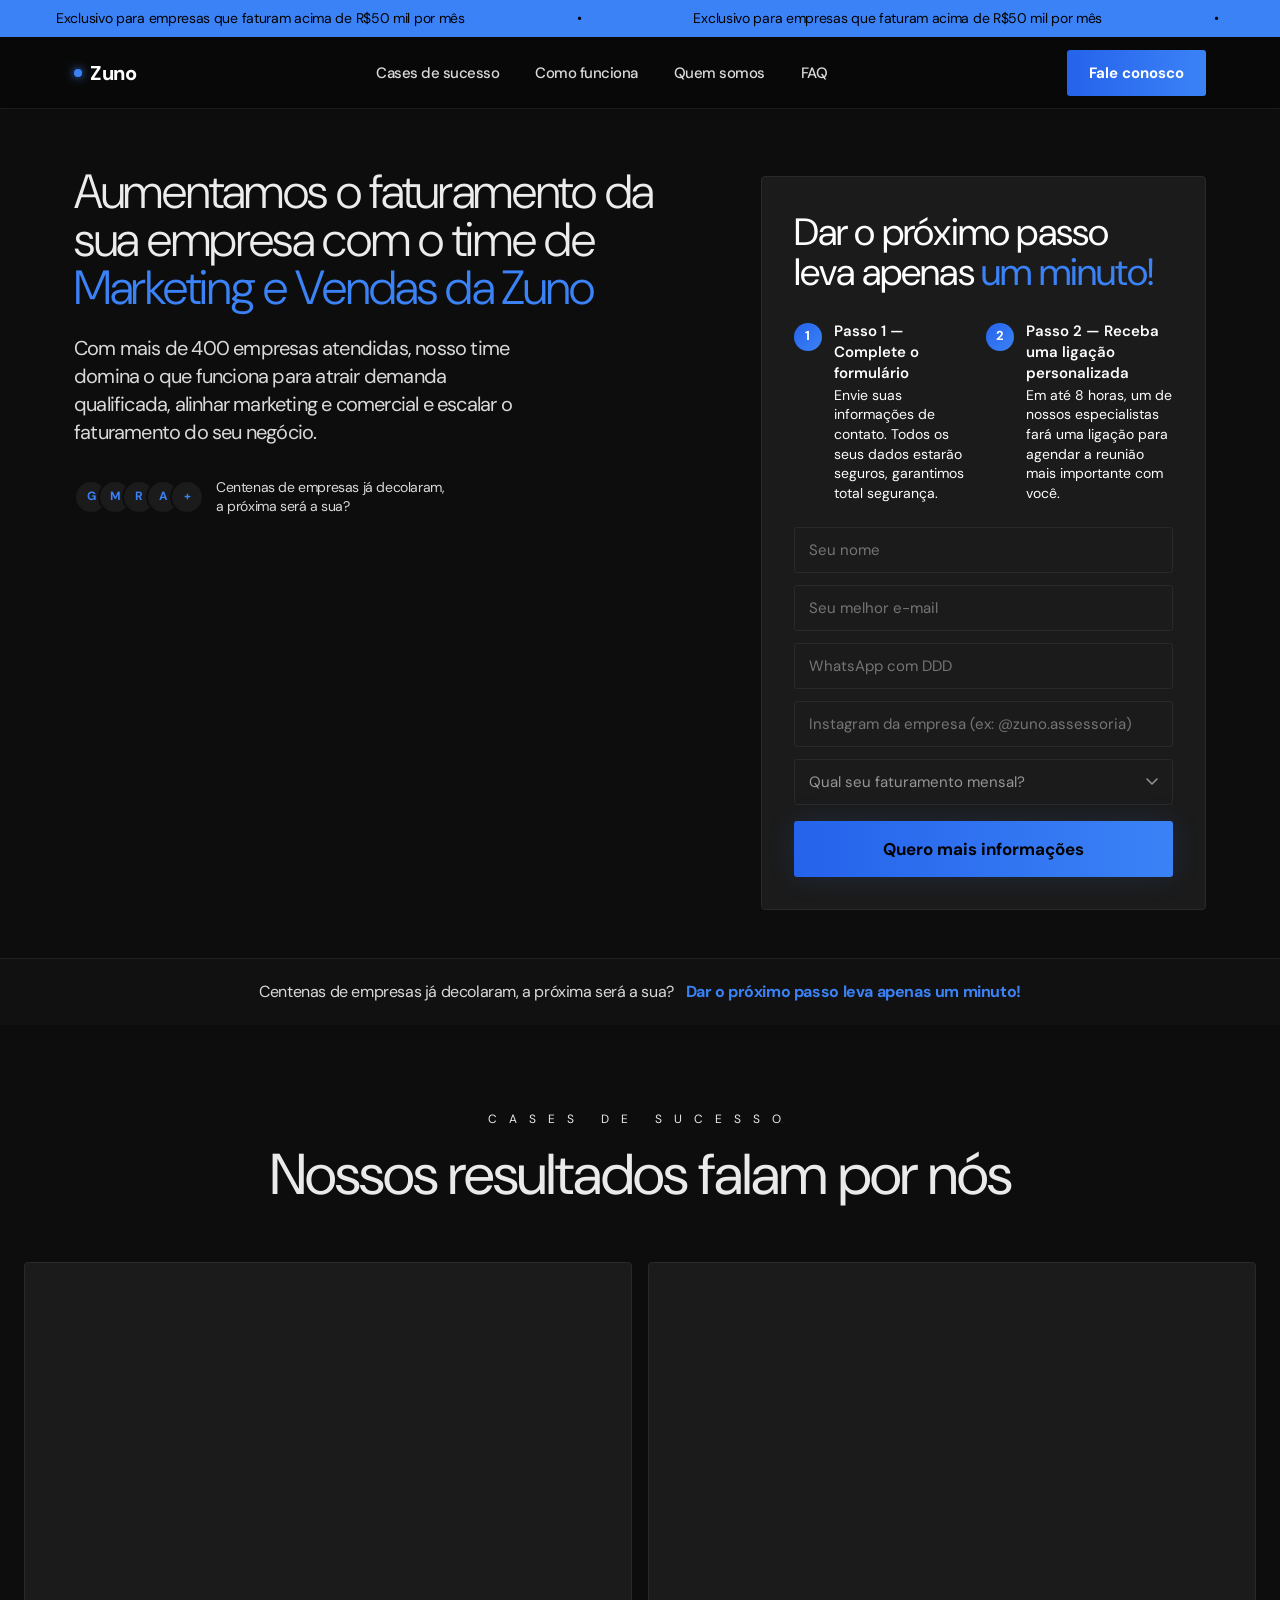
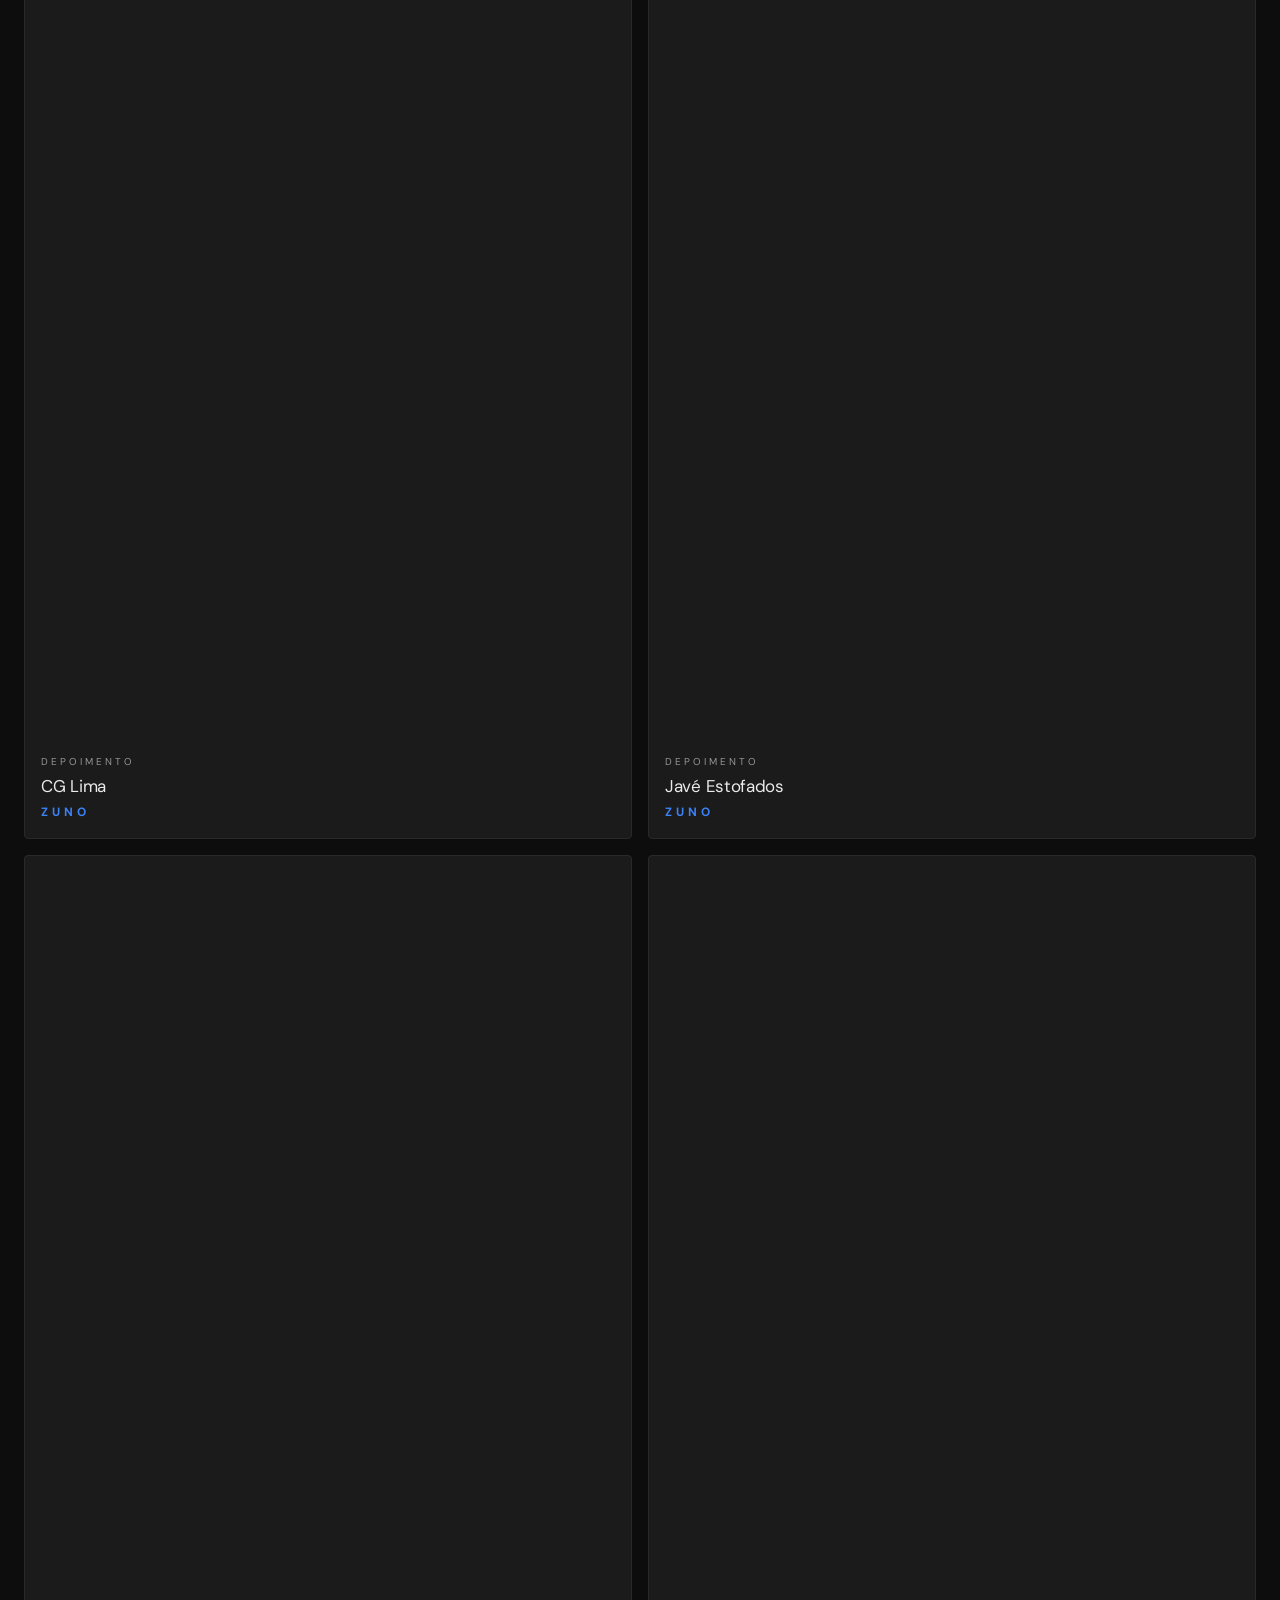
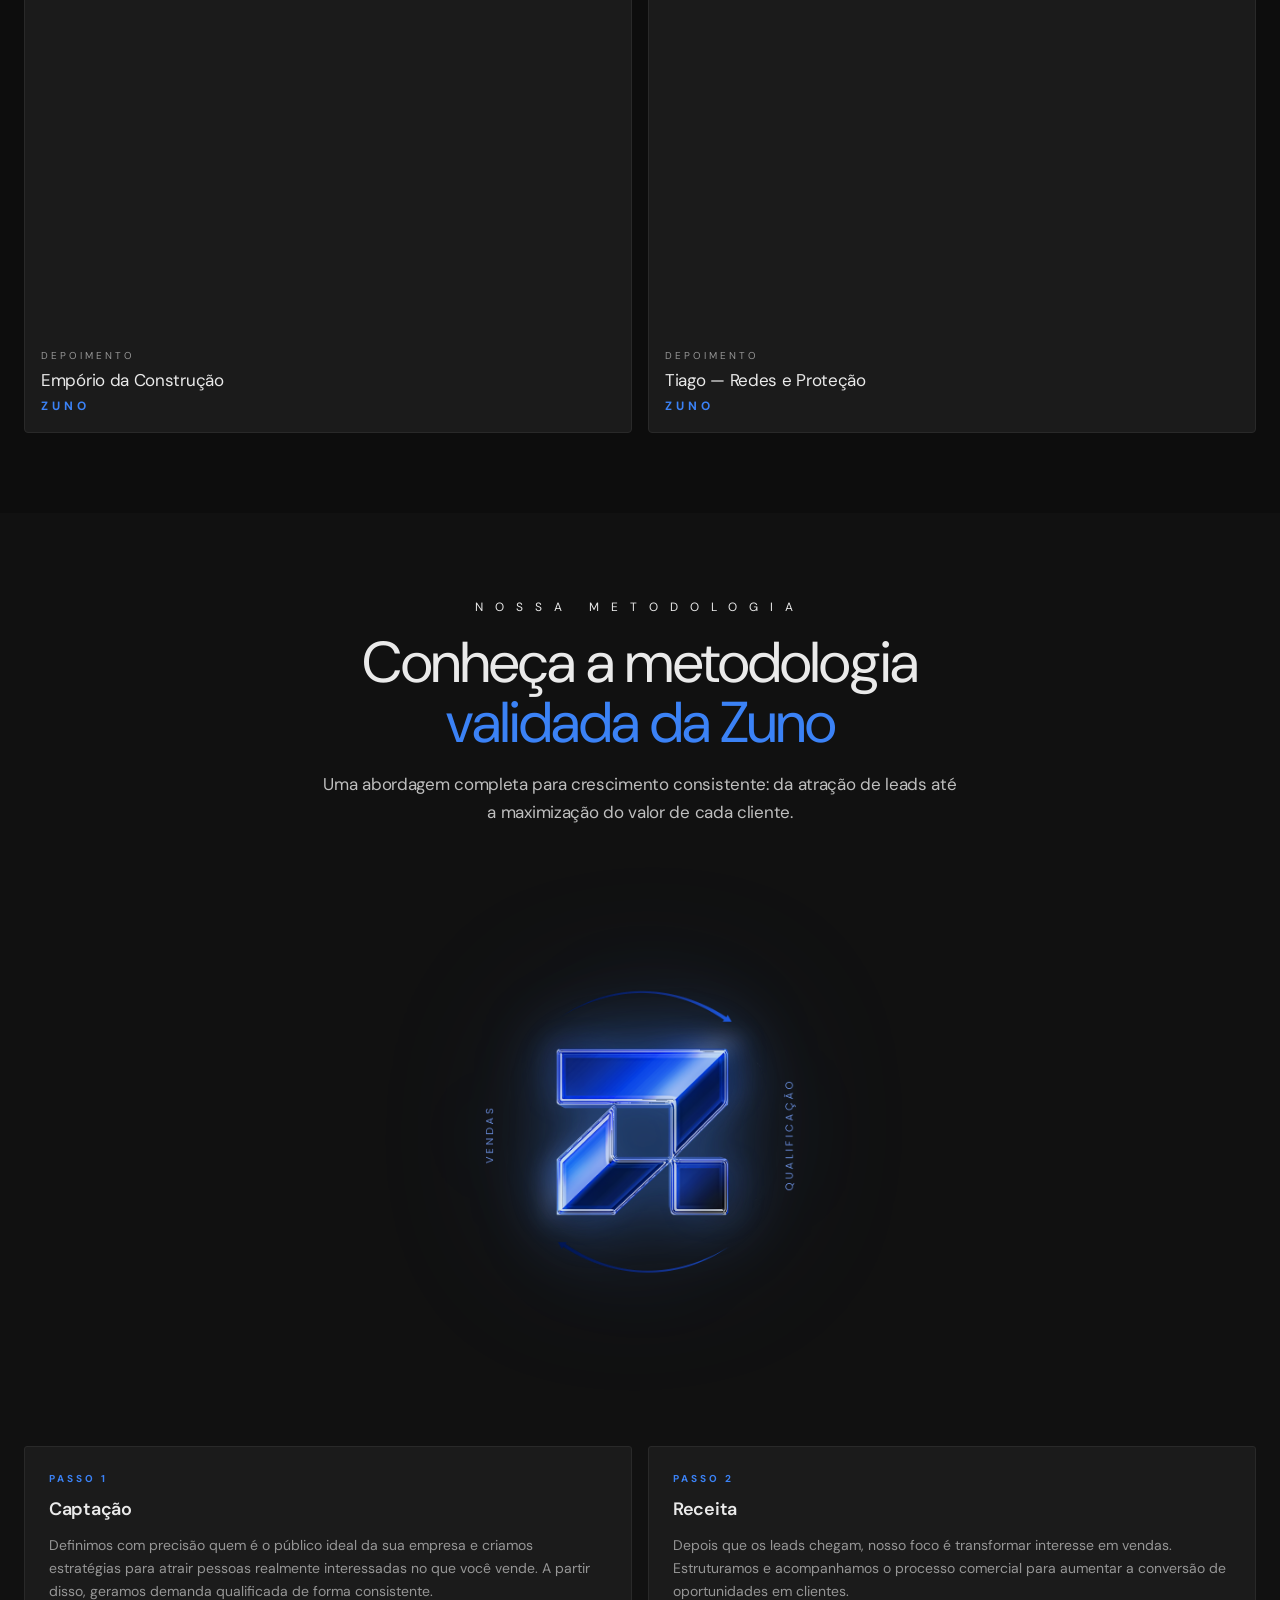
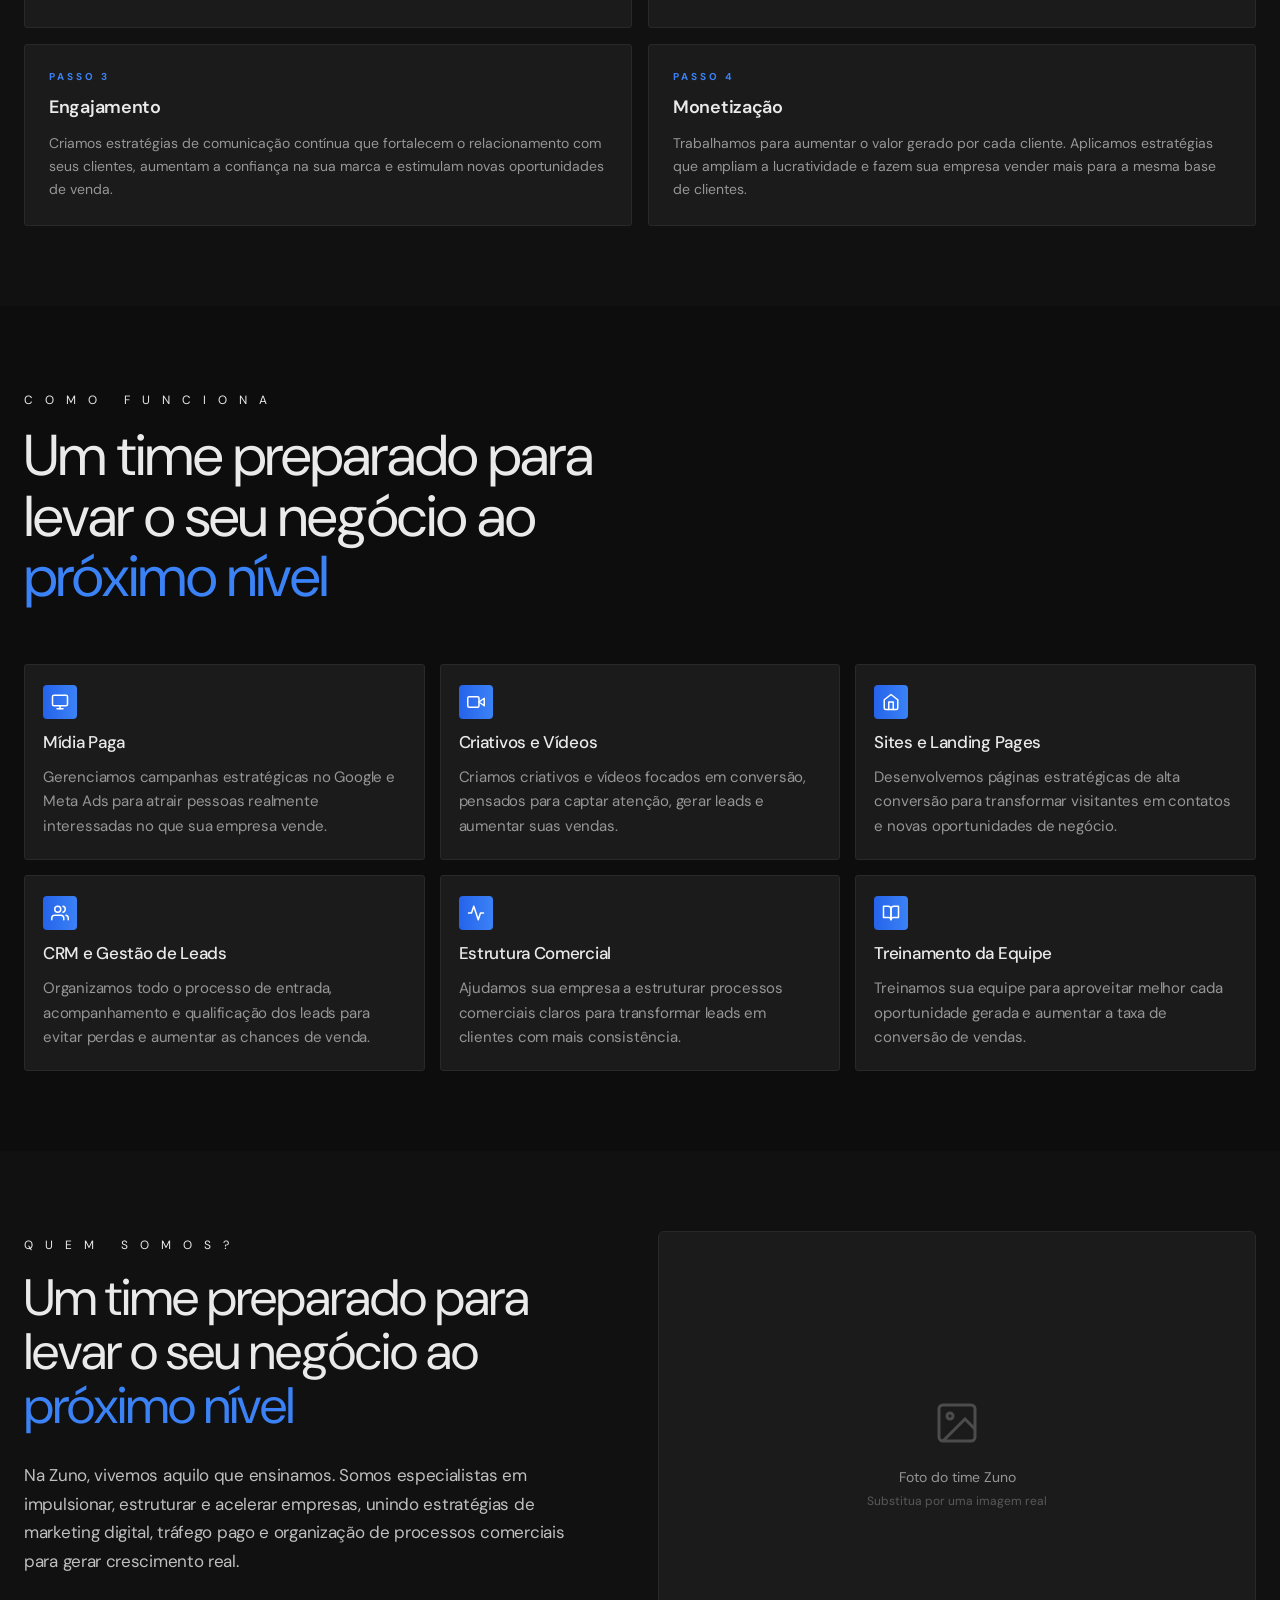
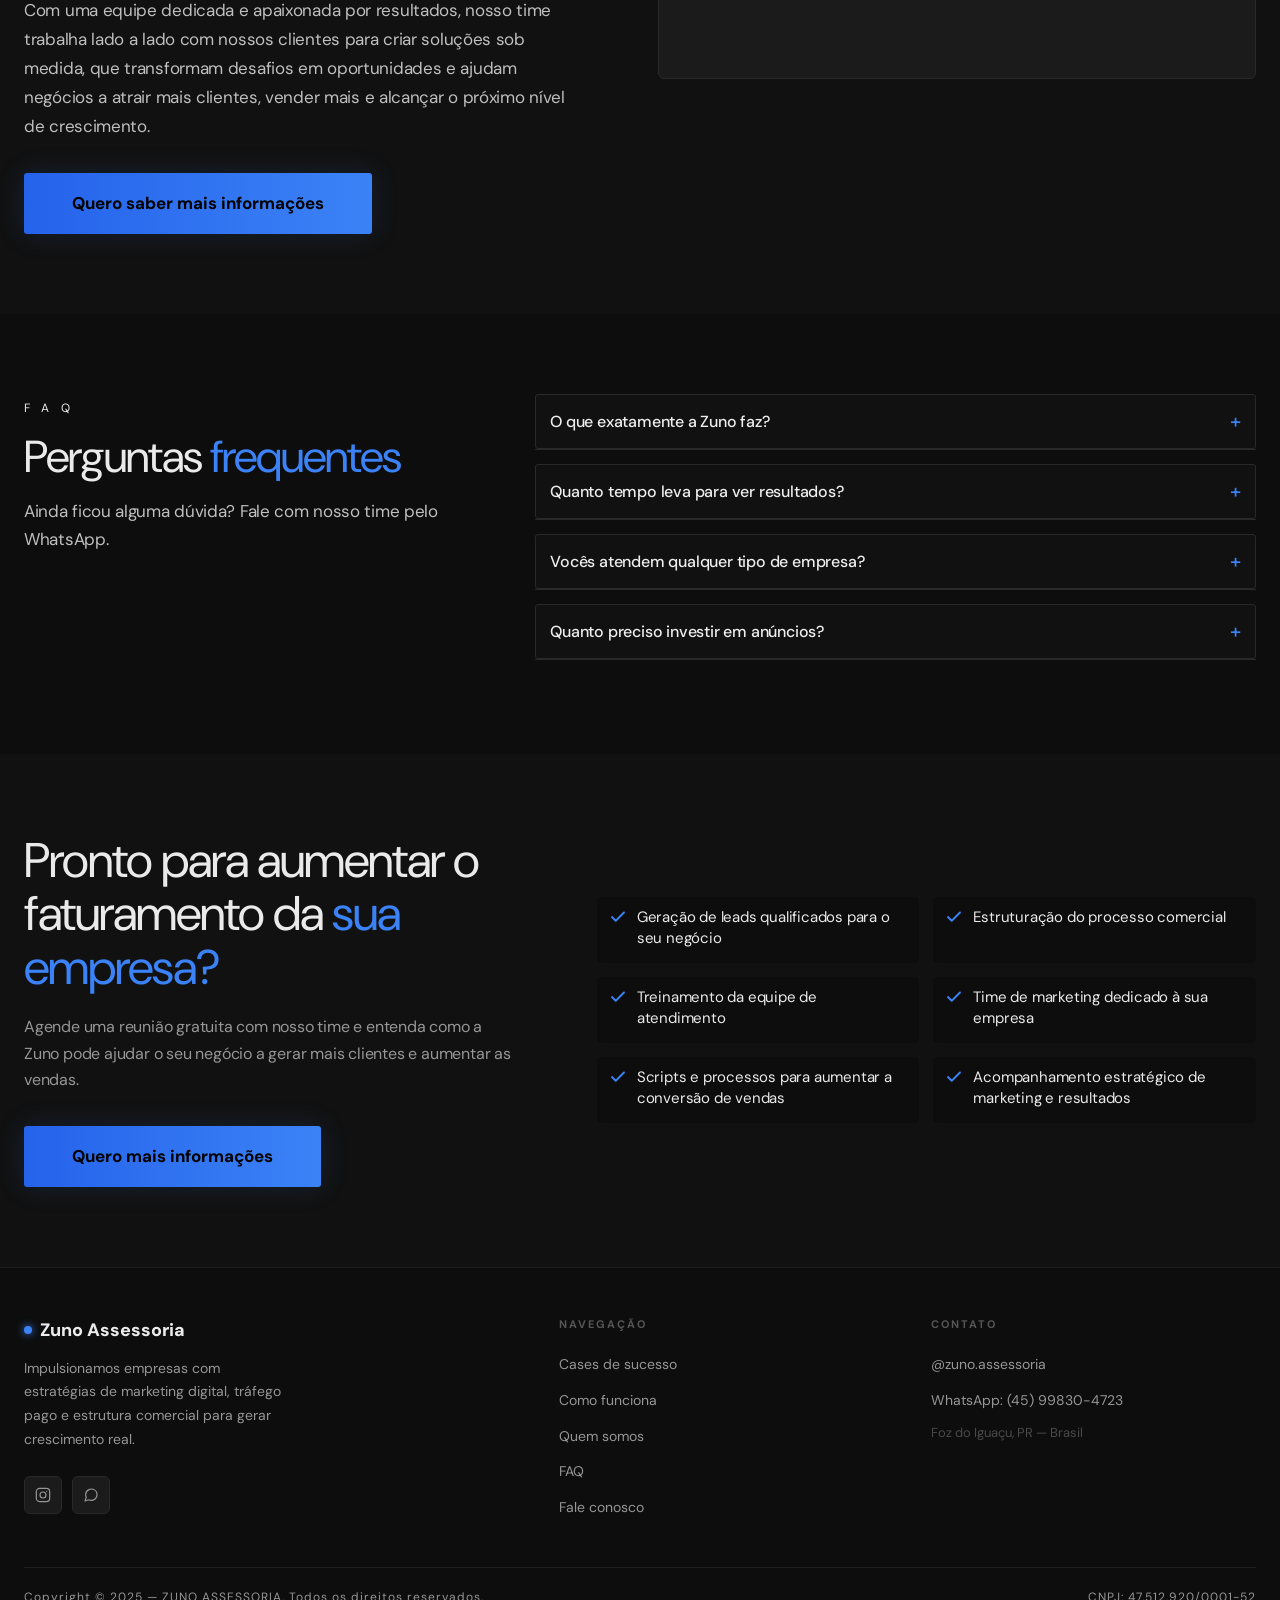
==== commit ecd37ac5: "Remove labels HTML duplicados e dá destaque total à imagem da metodologia Co-Authored-By: Claude Son" ====
--- a/index.html
+++ b/index.html
@@ -1,7 +1,3 @@
-<!-- Comentario de teste Pedro Riquelme -->
-
-
-
 <!DOCTYPE html>
 <html lang="pt-BR">
 <head>
@@ -9,20 +5,6 @@
   <meta name="viewport" content="width=device-width, initial-scale=1.0" />
   <title>Zuno Assessoria — Marketing e Vendas para Empresas</title>
   <meta name="description" content="Aumentamos o faturamento da sua empresa com o time de Marketing e Vendas da Zuno. Mais de 400 empresas atendidas." />
-  <meta name="theme-color" content="#0D0D0D" />
-  <meta property="og:title" content="Zuno Assessoria — Marketing e Vendas para Empresas" />
-  <meta property="og:description" content="Aumentamos o faturamento da sua empresa com o time de Marketing e Vendas da Zuno. Mais de 400 empresas atendidas." />
-  <meta property="og:type" content="website" />
-  <meta property="og:locale" content="pt_BR" />
-  <meta property="og:url" content="https://zuno.com.br/" />
-  <meta property="og:image" content="https://zuno.com.br/assets/img/og-cover.jpg" />
-  <meta name="twitter:card" content="summary_large_image" />
-  <meta name="twitter:title" content="Zuno Assessoria — Marketing e Vendas para Empresas" />
-  <meta name="twitter:description" content="Aumentamos o faturamento da sua empresa com o time de Marketing e Vendas da Zuno. Mais de 400 empresas atendidas." />
-  <meta name="twitter:image" content="https://zuno.com.br/assets/img/og-cover.jpg" />
-  <link rel="icon" type="image/svg+xml" href="favicon.svg" />
-  <link rel="manifest" href="site.webmanifest" />
-  <link rel="stylesheet" href="assets/css/main.css" />
   <link rel="preconnect" href="https://fonts.googleapis.com" />
   <link rel="preconnect" href="https://fonts.gstatic.com" crossorigin />
   <link href="https://fonts.googleapis.com/css2?family=DM+Sans:ital,opsz,wght@0,9..40,300;0,9..40,400;0,9..40,500;0,9..40,700;1,9..40,300&display=swap" rel="stylesheet" />
@@ -466,45 +448,17 @@
       margin: 0 auto 64px;
     }
     .metod-diagram {
-      position: relative;
-      width: 460px;
-      height: 460px;
+      max-width: 860px;
       margin: 0 auto 72px;
     }
-    .metod-diagram-svg {
-      position: absolute;
-      inset: 0;
-      width: 100%;
-      height: 100%;
-    }
     .metod-diagram-center {
-      position: absolute;
-      top: 50%; left: 50%;
-      transform: translate(-50%, -50%);
-      width: 220px; height: 220px;
-      display: flex;
-      align-items: center;
-      justify-content: center;
-      filter: drop-shadow(0 0 24px rgba(59,130,246,.6)) drop-shadow(0 0 60px rgba(59,130,246,.25));
+      filter: drop-shadow(0 0 32px rgba(59,130,246,.55)) drop-shadow(0 0 80px rgba(59,130,246,.2));
     }
     .metod-diagram-center img {
       width: 100%;
-      height: 100%;
-      object-fit: contain;
-    }
-    .metod-diagram-label {
-      position: absolute;
-      font-size: 10px;
-      font-weight: 700;
-      letter-spacing: 3px;
-      text-transform: uppercase;
-      color: var(--white-soft);
-      white-space: nowrap;
-    }
-    .metod-diagram-label.top    { top: 10px;    left: 50%; transform: translateX(-50%); }
-    .metod-diagram-label.right  { top: 50%;     right: 10px; transform: translateY(-50%); }
-    .metod-diagram-label.bottom { bottom: 10px; left: 50%; transform: translateX(-50%); }
-    .metod-diagram-label.left   { top: 50%;     left: 10px; transform: translateY(-50%); }
+      height: auto;
+      display: block;
+    }
     .metod-cards {
       display: grid;
       grid-template-columns: repeat(2, 1fr);
@@ -823,8 +777,6 @@
       .hero-inner { flex-direction: column; gap: 48px; }
       .hero-content { flex: none; width: 100%; }
       .hero-form-col { width: 100%; max-width: 540px; }
-      .metod-diagram { width: 320px; height: 320px; }
-      .metod-diagram-center { width: 140px; height: 140px; }
       .metod-cards { grid-template-columns: 1fr; }
       .services-grid { grid-template-columns: repeat(2, 1fr); }
       .about-inner { grid-template-columns: 1fr; gap: 40px; }
@@ -953,7 +905,7 @@
           </div>
         </div>
 
-        <form id="hero-form" data-sheet-endpoint="https://script.google.com/macros/s/AKfycbxBrelajhMUaCV2Io5oMm3vI7bCicFJ7nbtgN6EpXoU764h94NG1DS22sK47NPUr_xtGw/exec" novalidate>
+        <form id="hero-form" novalidate>
           <div class="form-row">
             <input class="field" type="text" id="h-nome" name="nome" placeholder="Seu nome" required />
           </div>
@@ -981,7 +933,6 @@
           <button type="submit" class="btn btn--primary btn--full" style="margin-top:4px;">
             Quero mais informações
           </button>
-          <p id="hero-form-feedback" style="margin-top:10px;font-size:14px;color:var(--gray-mid);" aria-live="polite"></p>
         </form>
       </div>
     </div>
@@ -1071,11 +1022,6 @@
       <div class="metod-diagram-center">
         <img src="images/metod-logo.png" alt="Metodologia Zuno">
       </div>
-
-      <div class="metod-diagram-label top">Captação</div>
-      <div class="metod-diagram-label right">Receita</div>
-      <div class="metod-diagram-label bottom">Engajamento</div>
-      <div class="metod-diagram-label left">Monetização</div>
     </div>
 
     <div class="metod-cards">
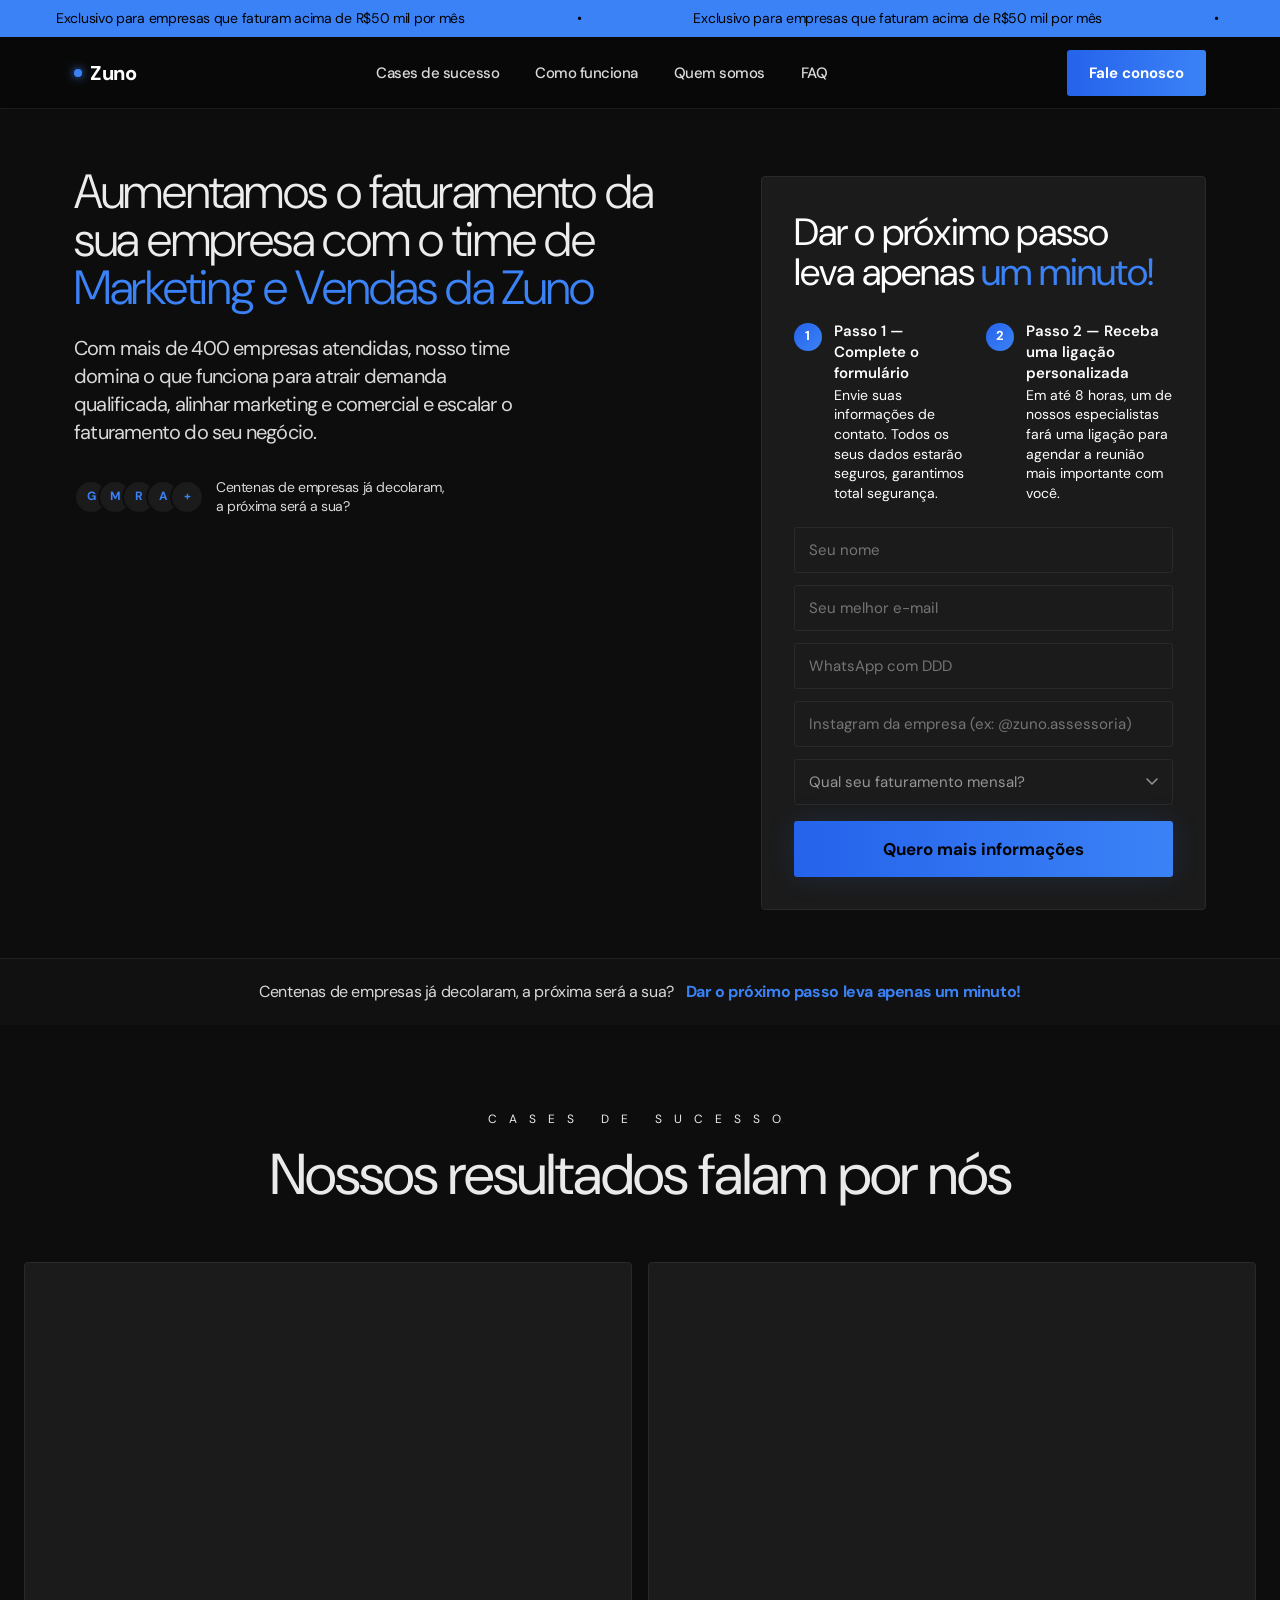
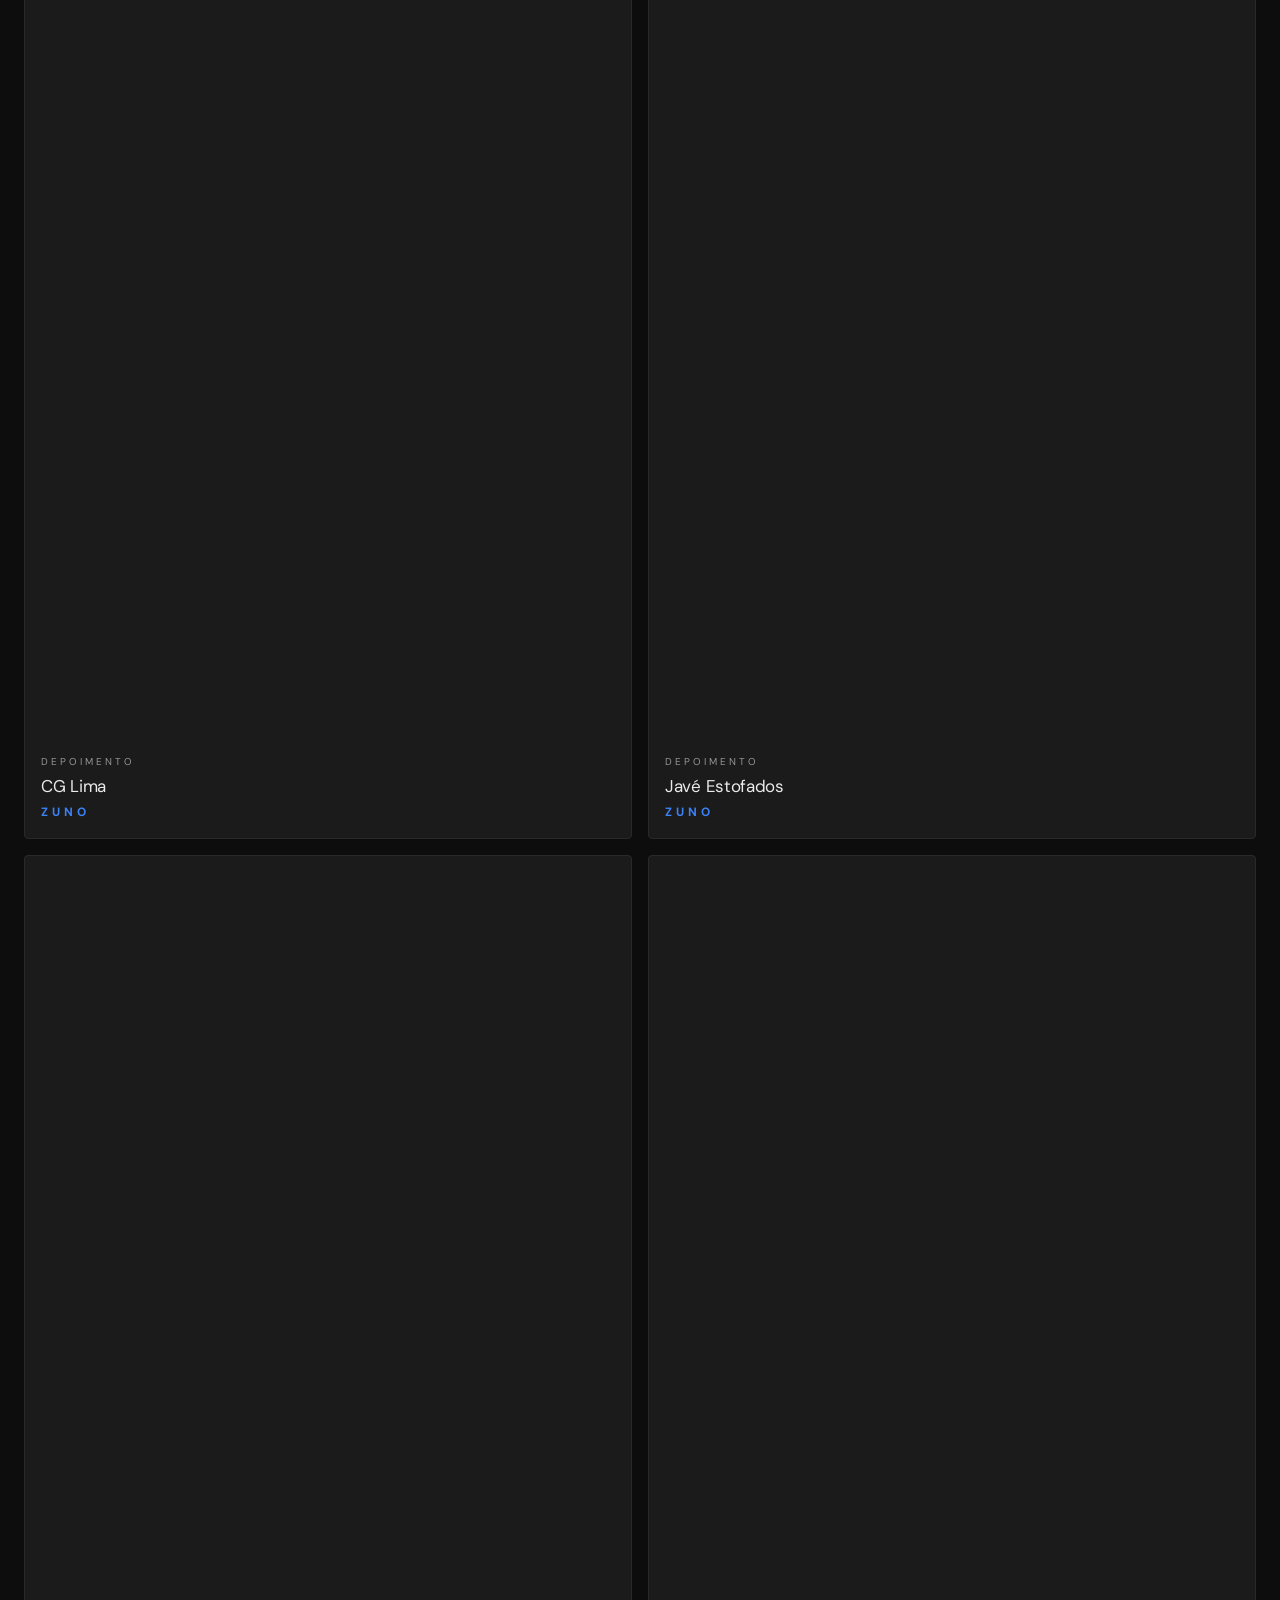
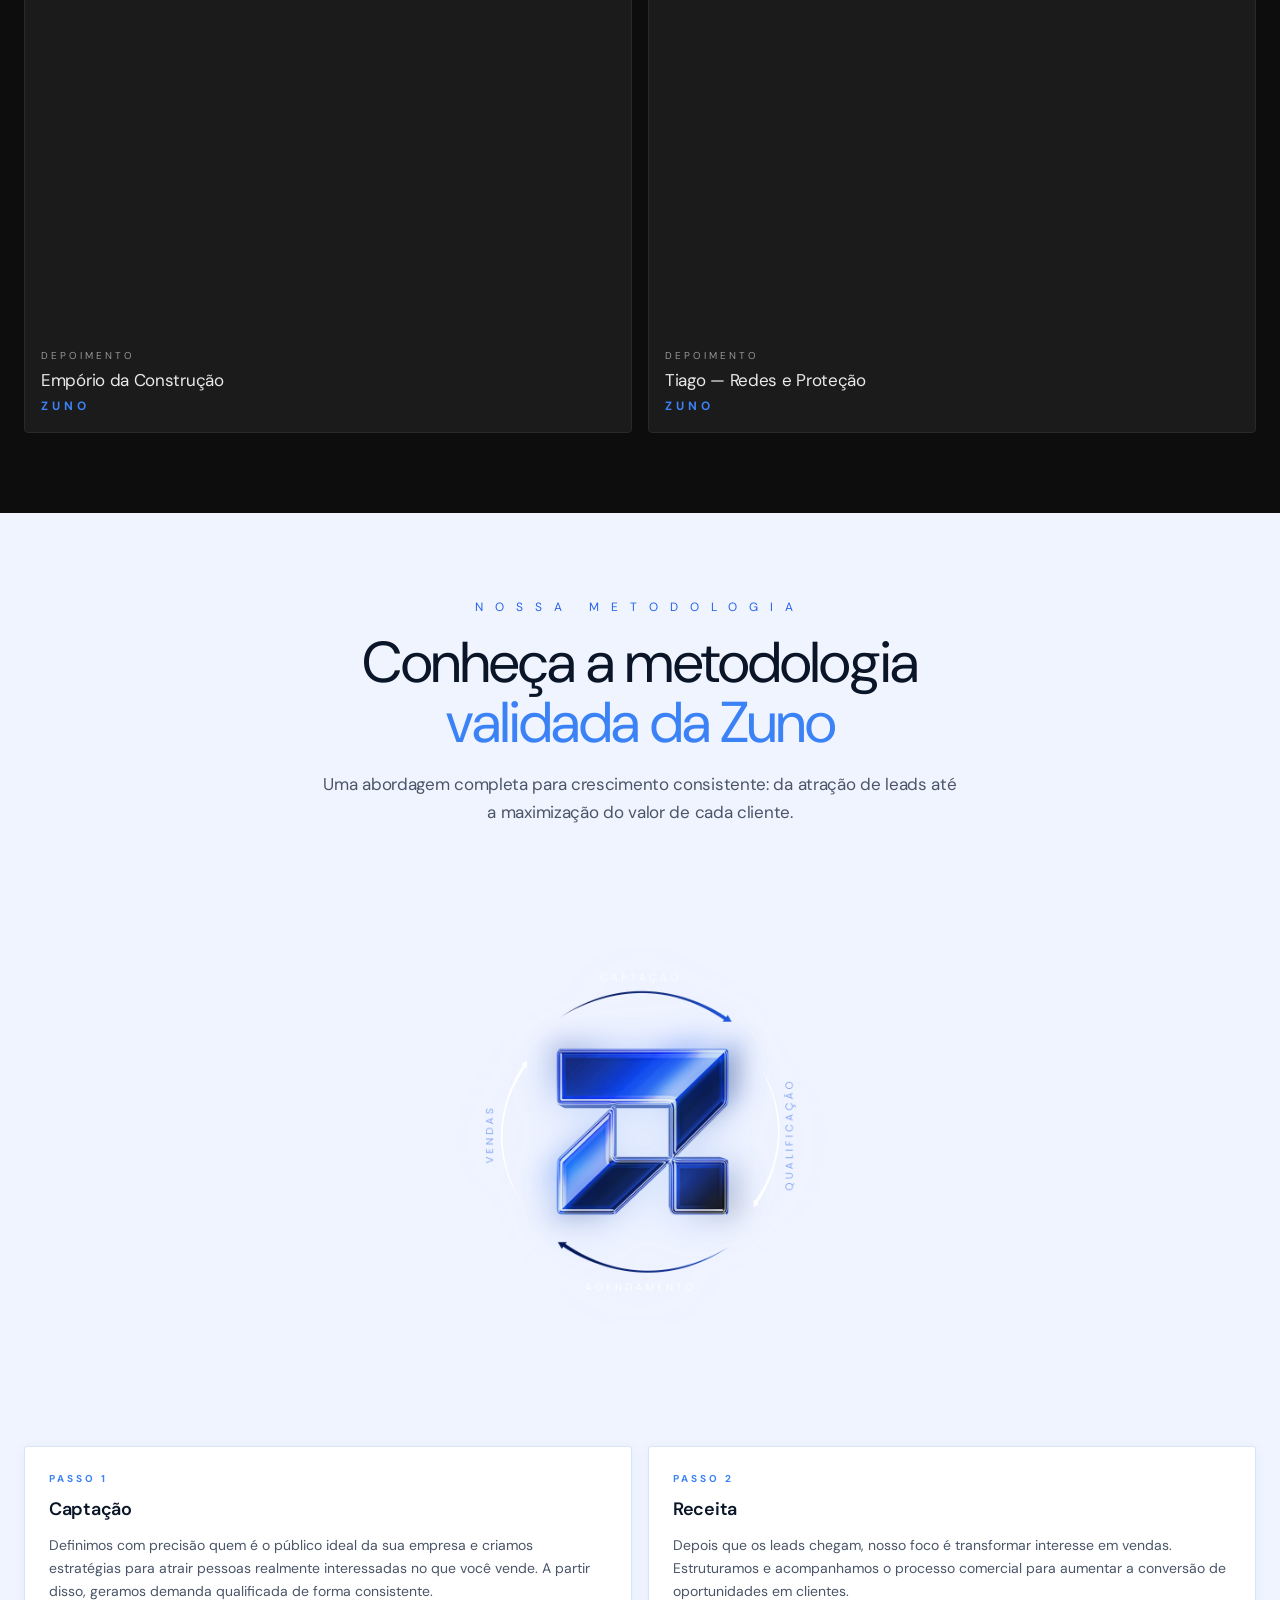
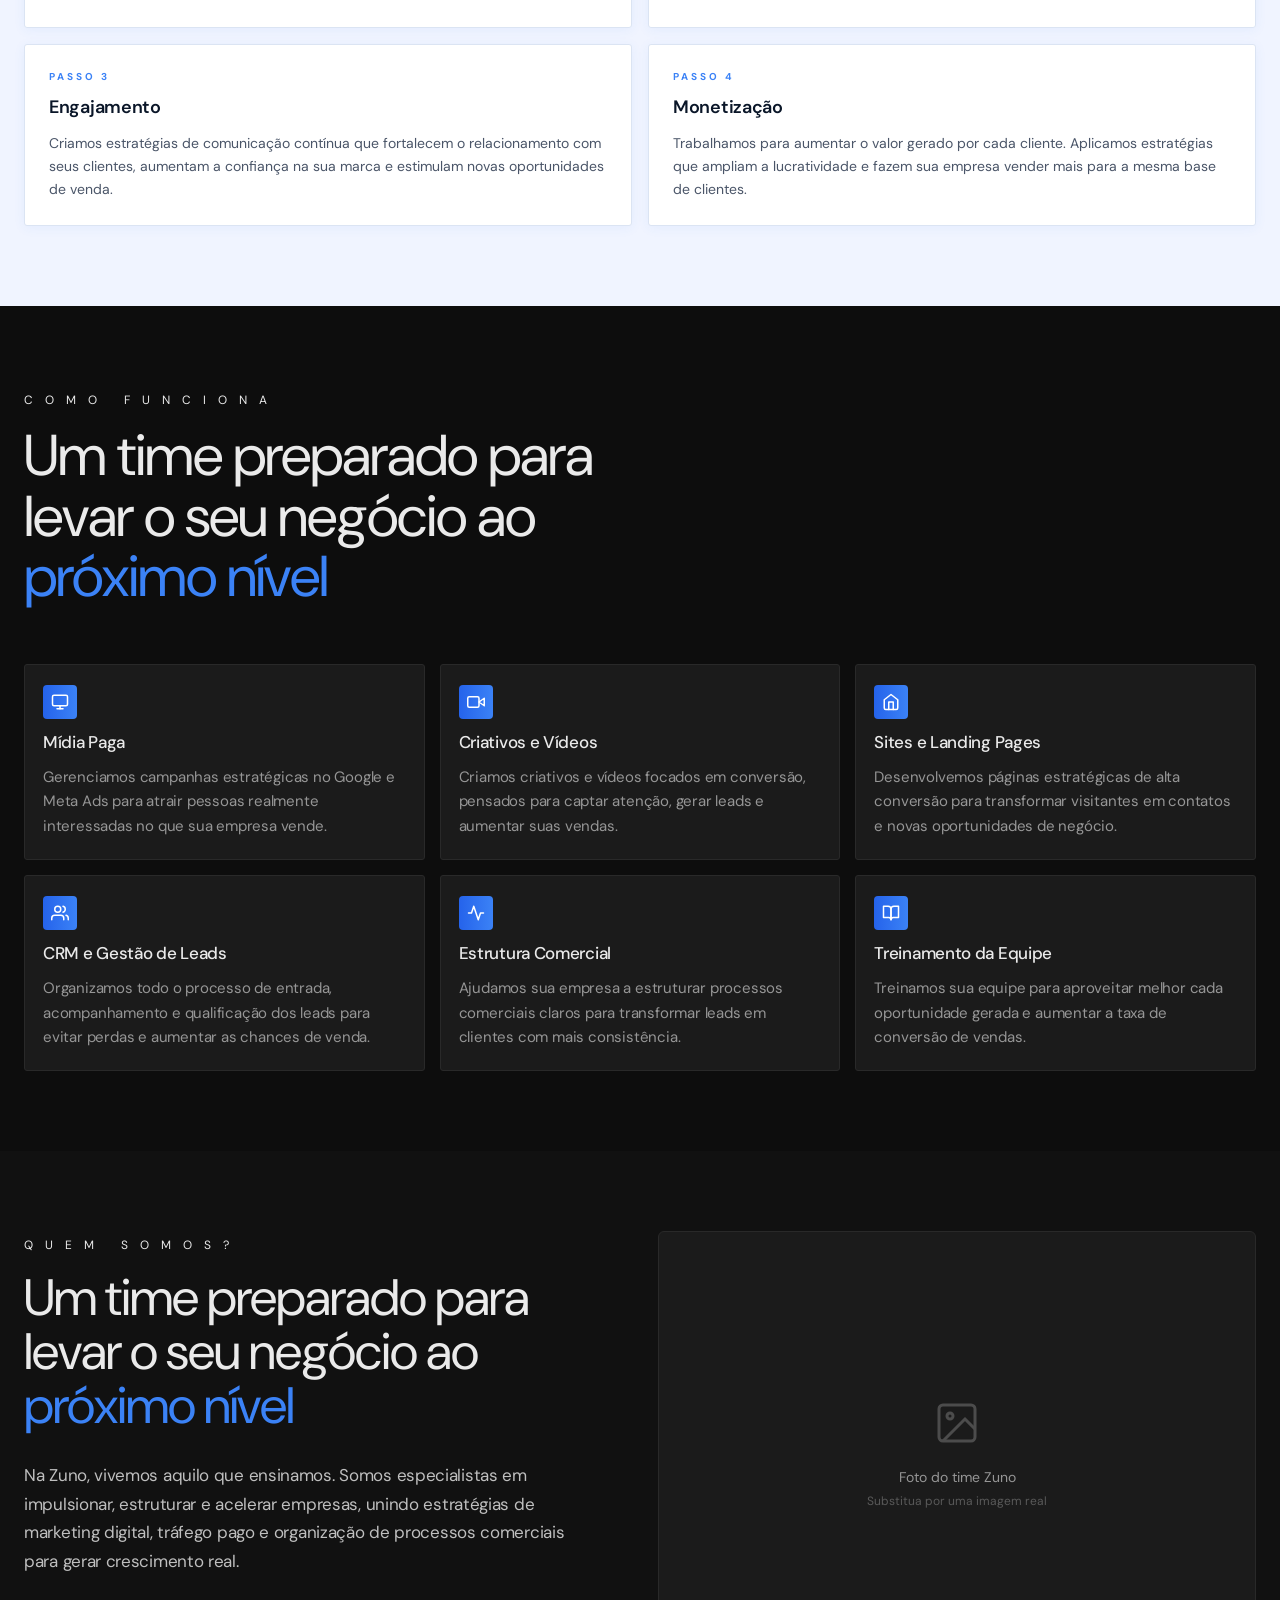
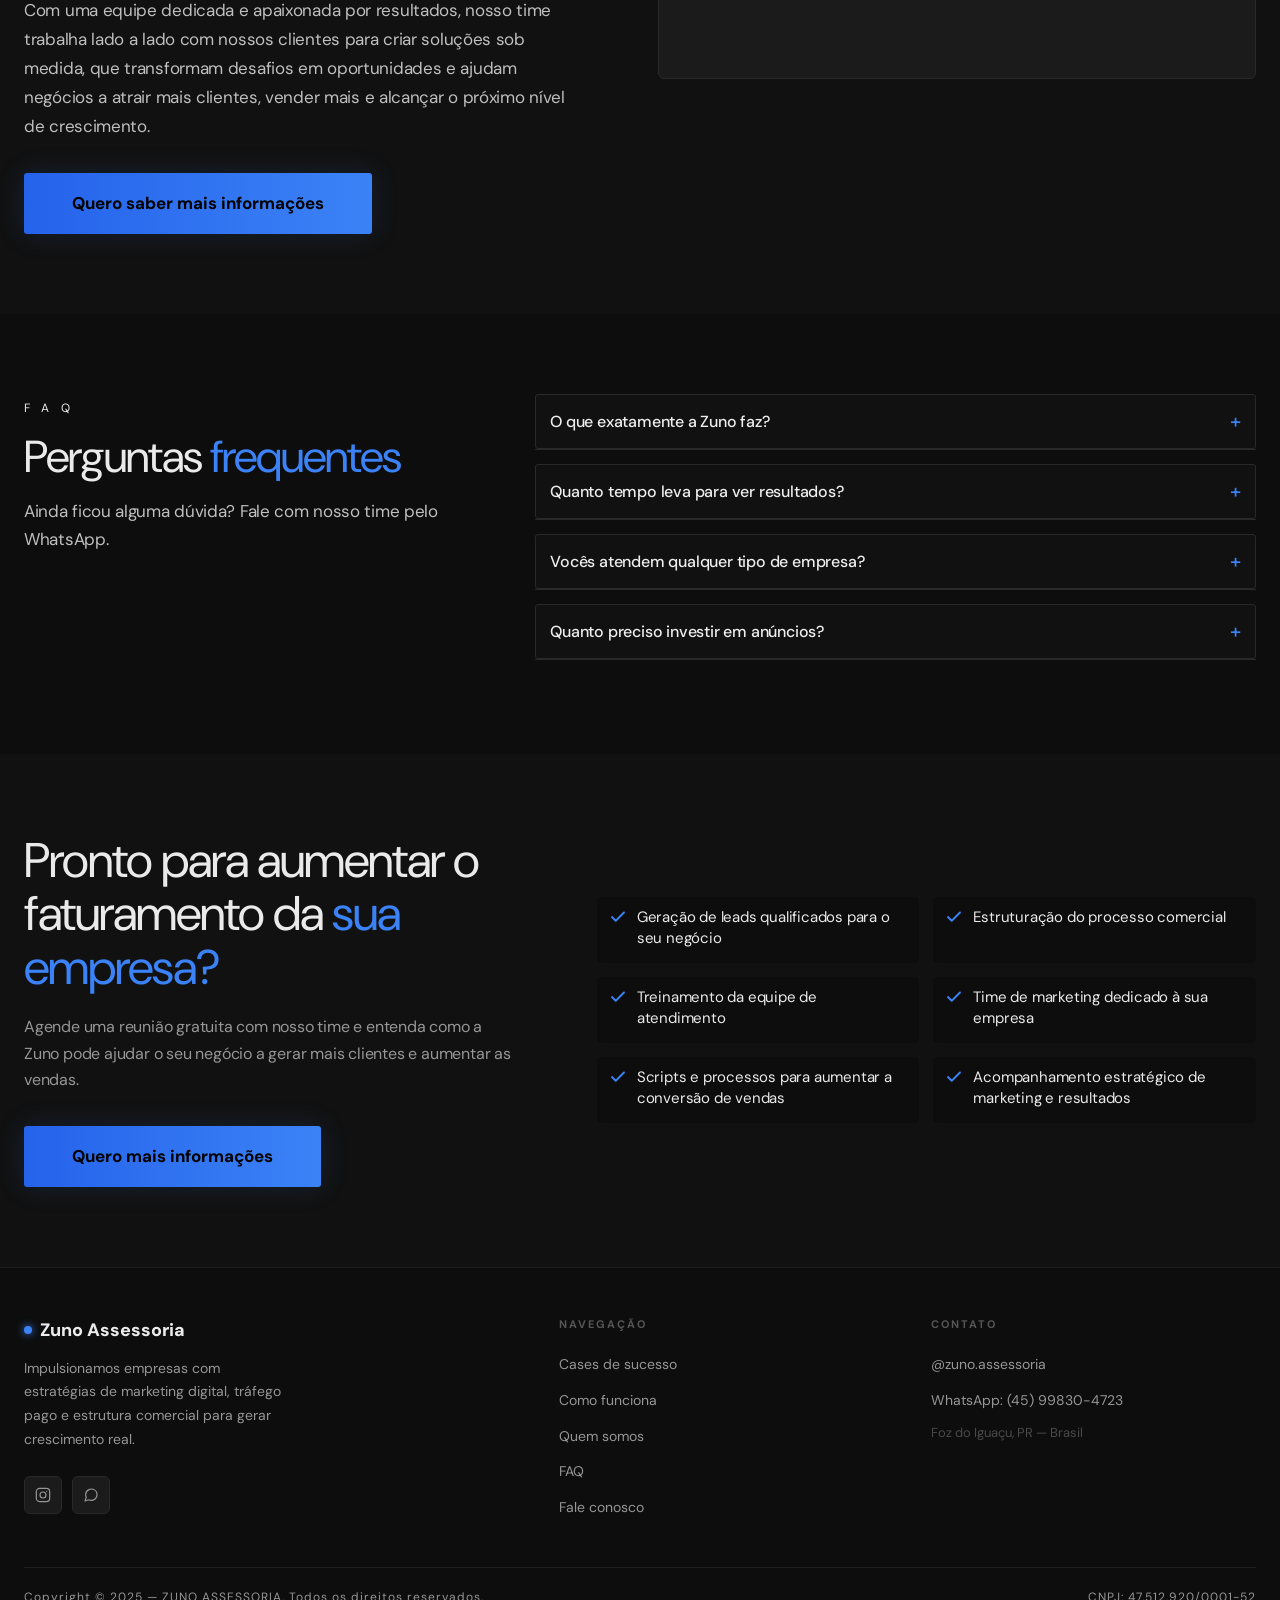
==== commit d34907b0: "Seção metodologia com fundo claro para mostrar todos os elementos da imagem do designer Co-Authored-" ====
--- a/index.html
+++ b/index.html
@@ -440,8 +440,12 @@
     /* ─── 5. Metodologia ────────────────────────────────────────── */
     .metod-section {
       padding: 80px 0;
-      background: var(--bg-deeper);
-    }
+      background: #f0f4ff;
+    }
+    .metod-section .s-label { color: var(--blue-dark); }
+    .metod-section .s-title { color: #0a1628; }
+    .metod-section .s-title .hl { color: var(--blue); }
+    .metod-section .s-sub { color: #4a5568; }
     .metod-head {
       text-align: center;
       max-width: 640px;
@@ -452,7 +456,7 @@
       margin: 0 auto 72px;
     }
     .metod-diagram-center {
-      filter: drop-shadow(0 0 32px rgba(59,130,246,.55)) drop-shadow(0 0 80px rgba(59,130,246,.2));
+      filter: drop-shadow(0 4px 24px rgba(59,130,246,.18));
     }
     .metod-diagram-center img {
       width: 100%;
@@ -465,10 +469,11 @@
       gap: 16px;
     }
     .metod-card {
-      background: var(--bg-card);
-      border: 1px solid var(--border-card);
+      background: #fff;
+      border: 1px solid #dbe4f3;
       border-radius: var(--r);
       padding: 24px;
+      box-shadow: 0 2px 12px rgba(59,130,246,.07);
     }
     .metod-card-step {
       font-size: 10px;
@@ -481,14 +486,14 @@
     .metod-card-name {
       font-size: 18px;
       font-weight: 600;
-      color: var(--white-soft);
+      color: #0a1628;
       margin-bottom: 10px;
       letter-spacing: -.3px;
     }
     .metod-card-desc {
       font-size: 14px;
       line-height: 1.65;
-      color: var(--gray-mid);
+      color: #4a5568;
     }
 
     /* ─── 6. Como Funciona ──────────────────────────────────────── */
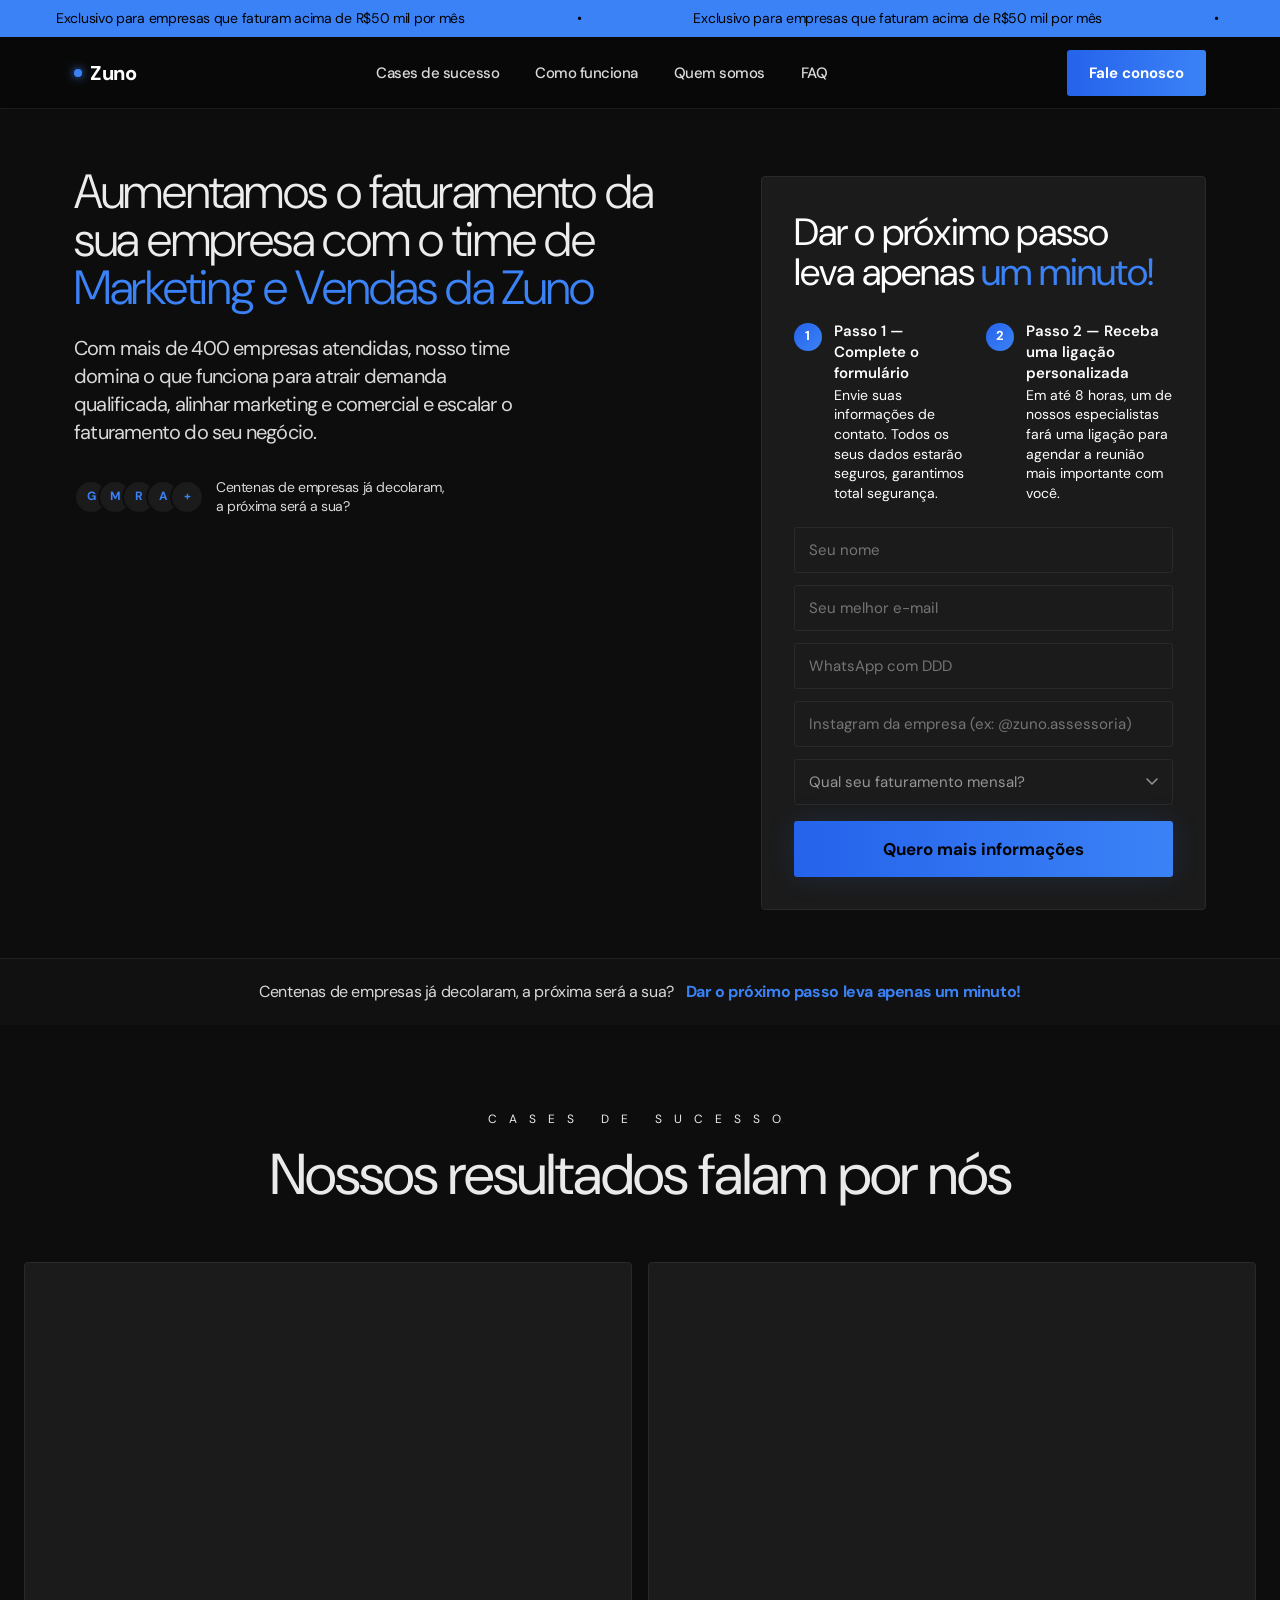
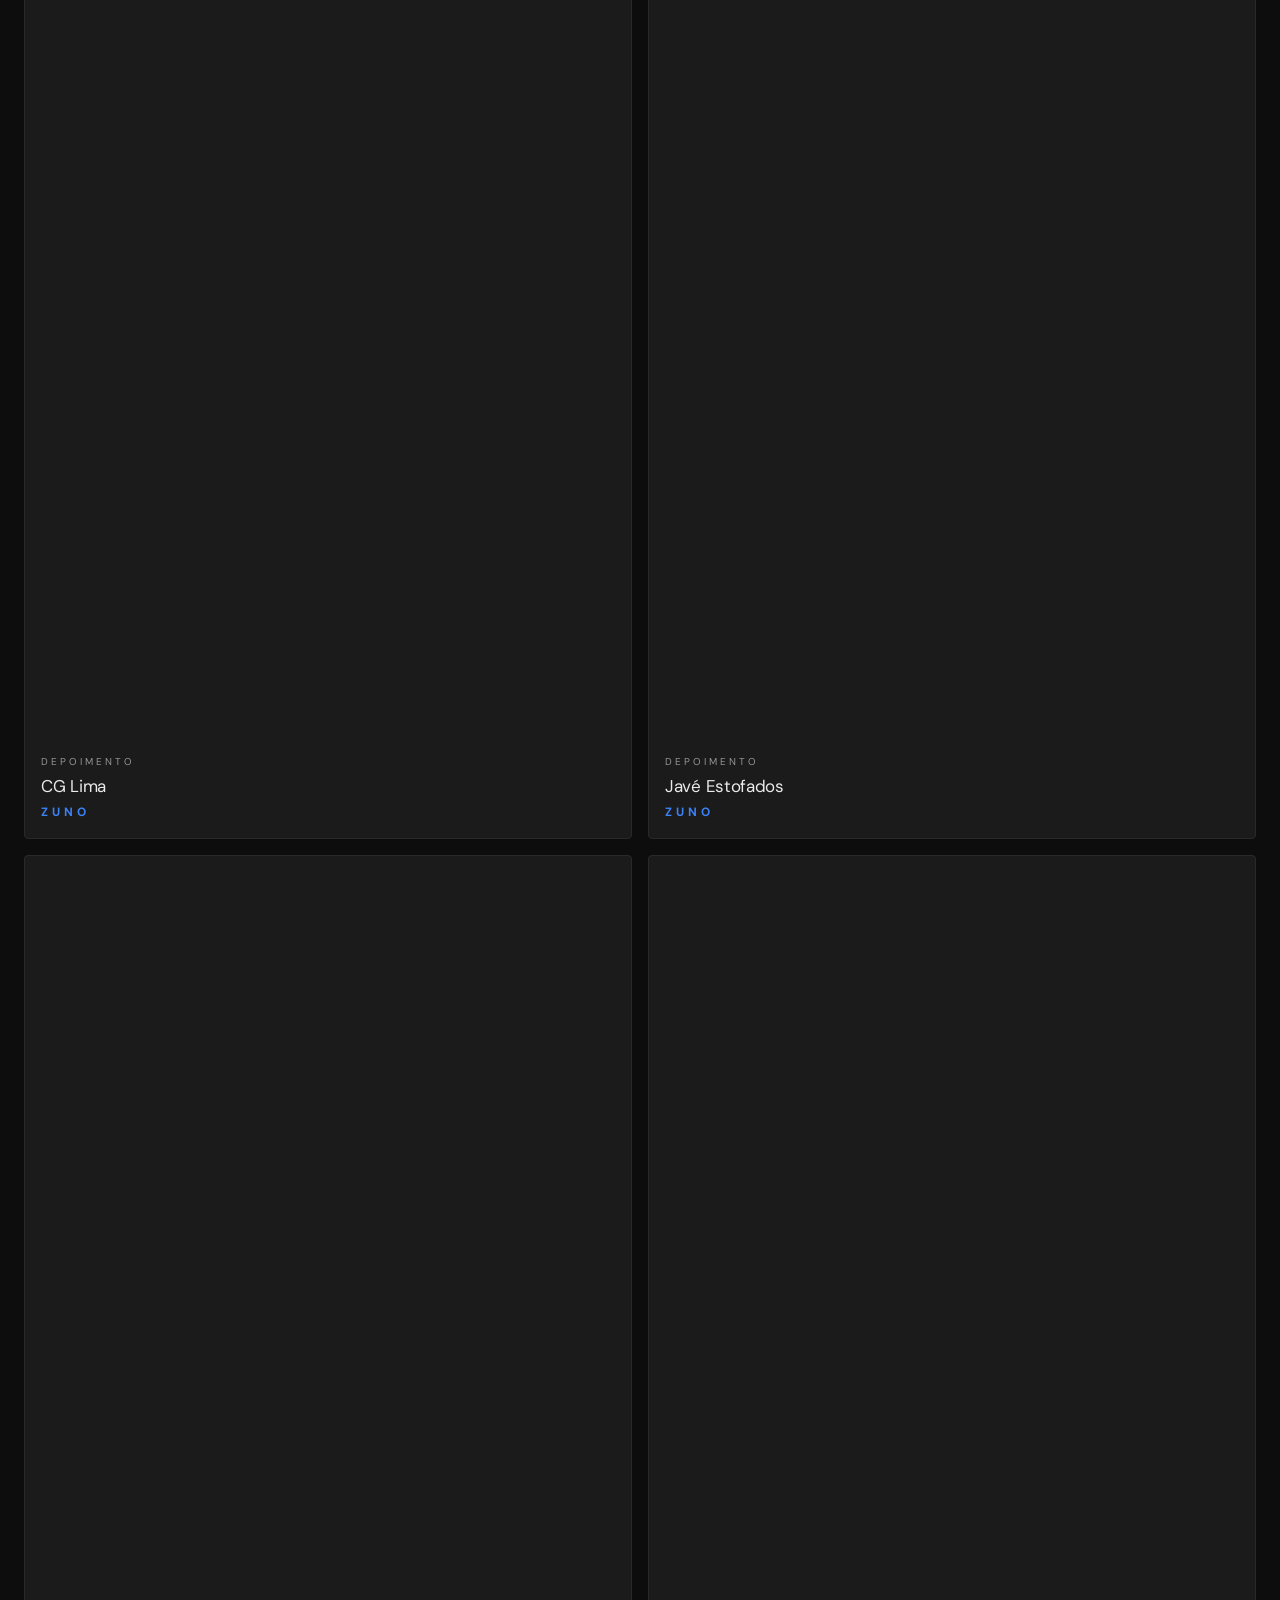
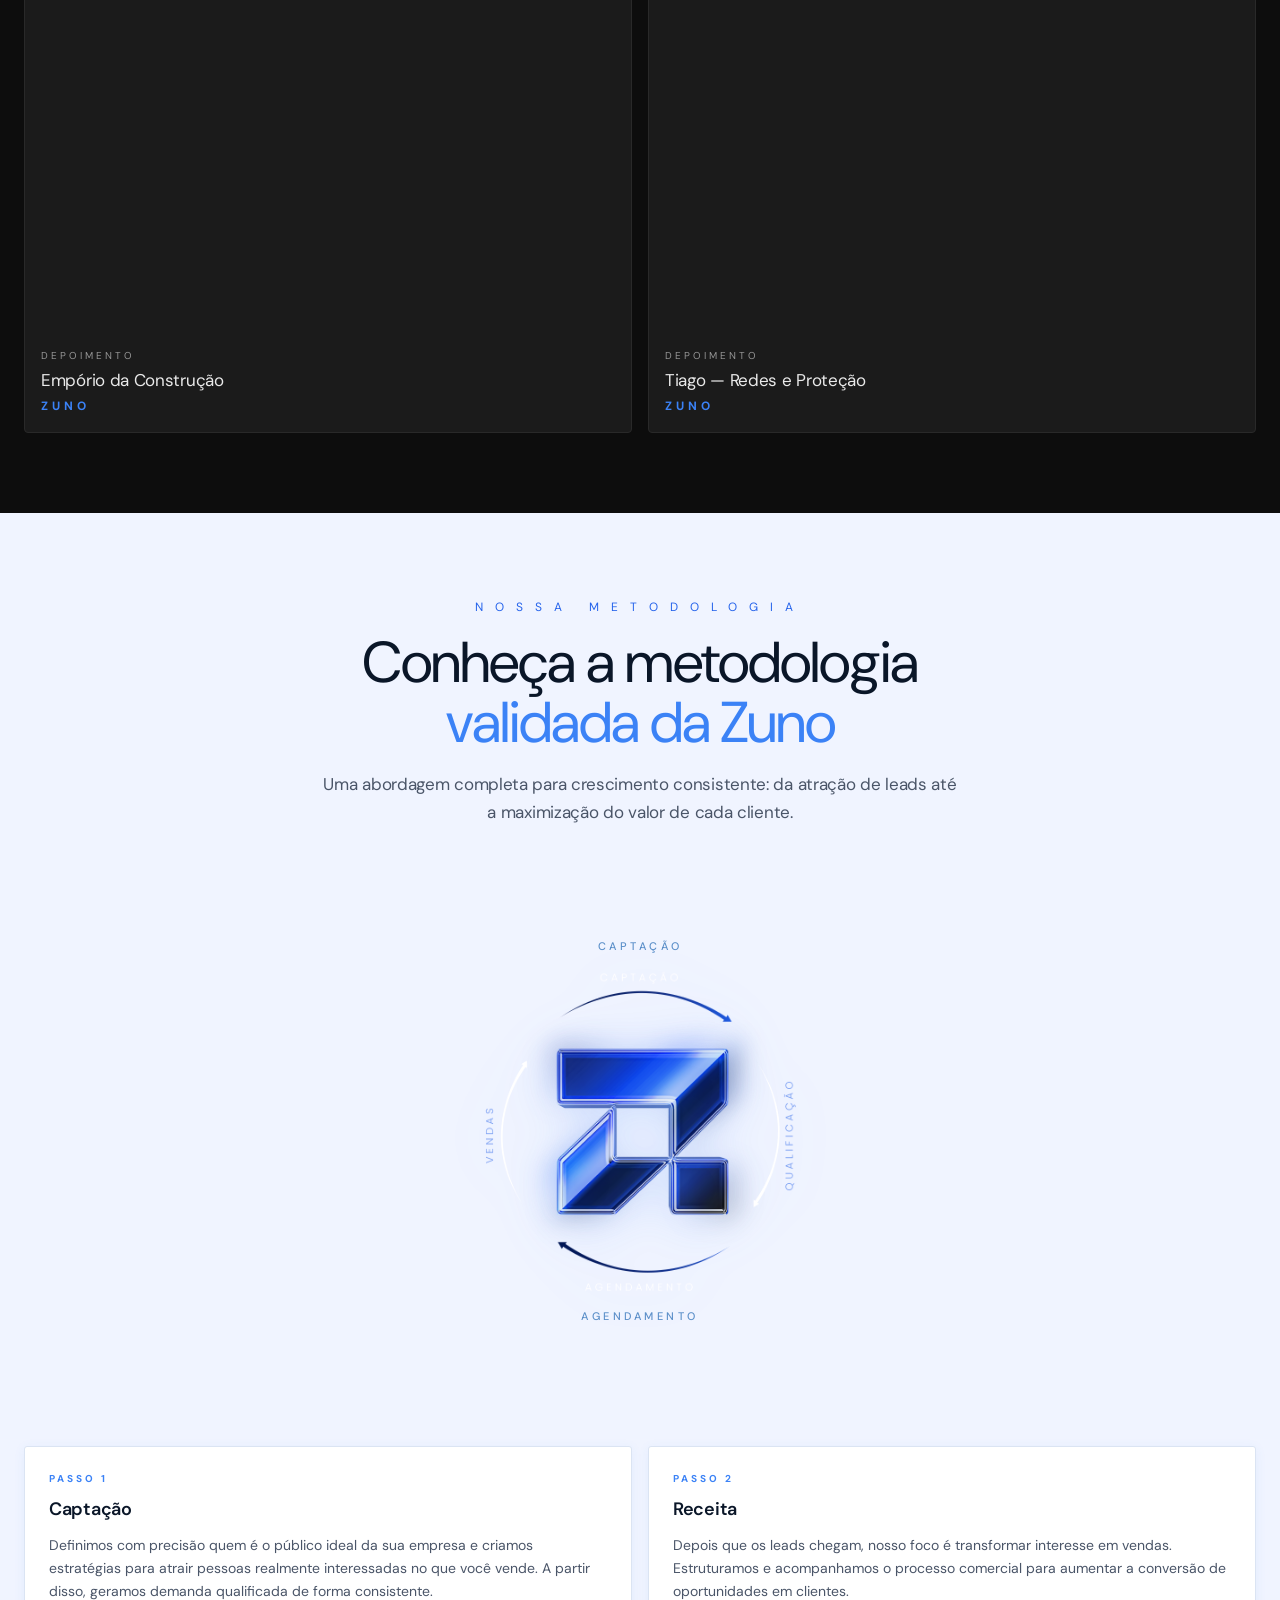
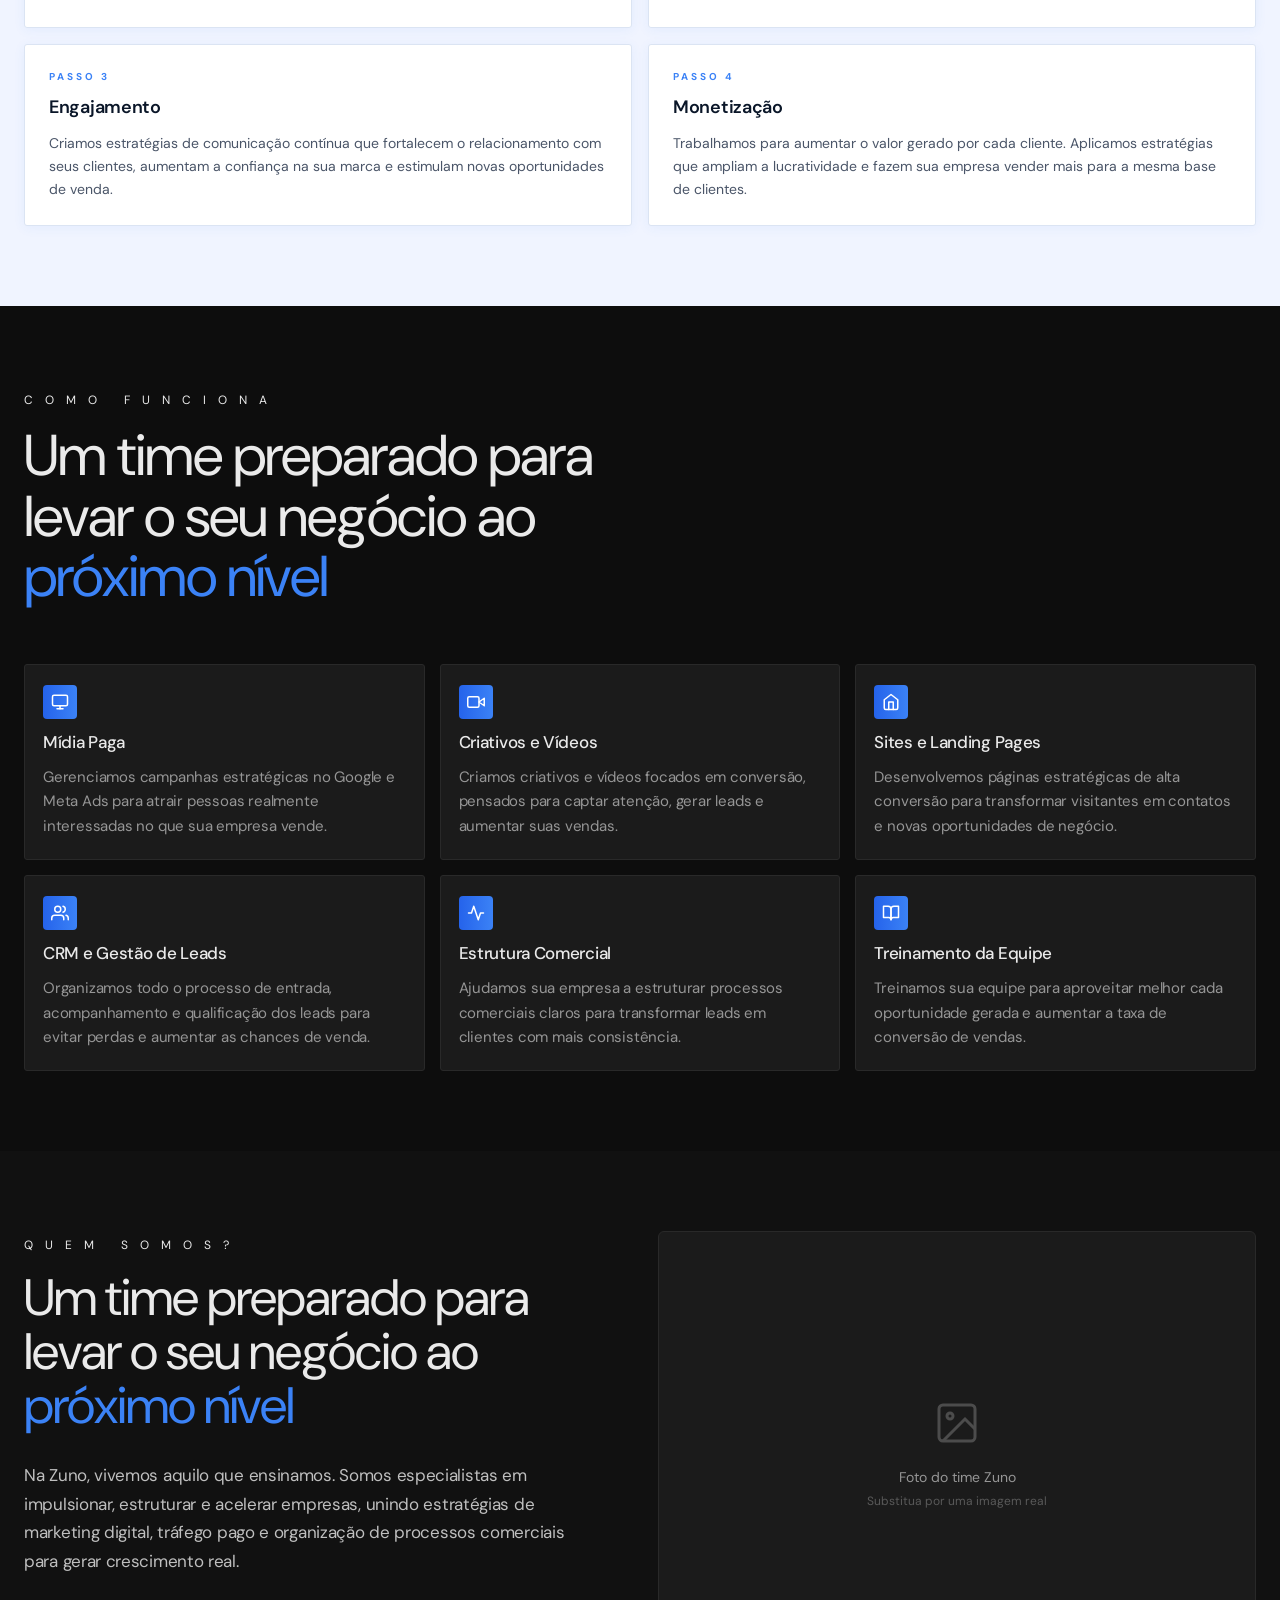
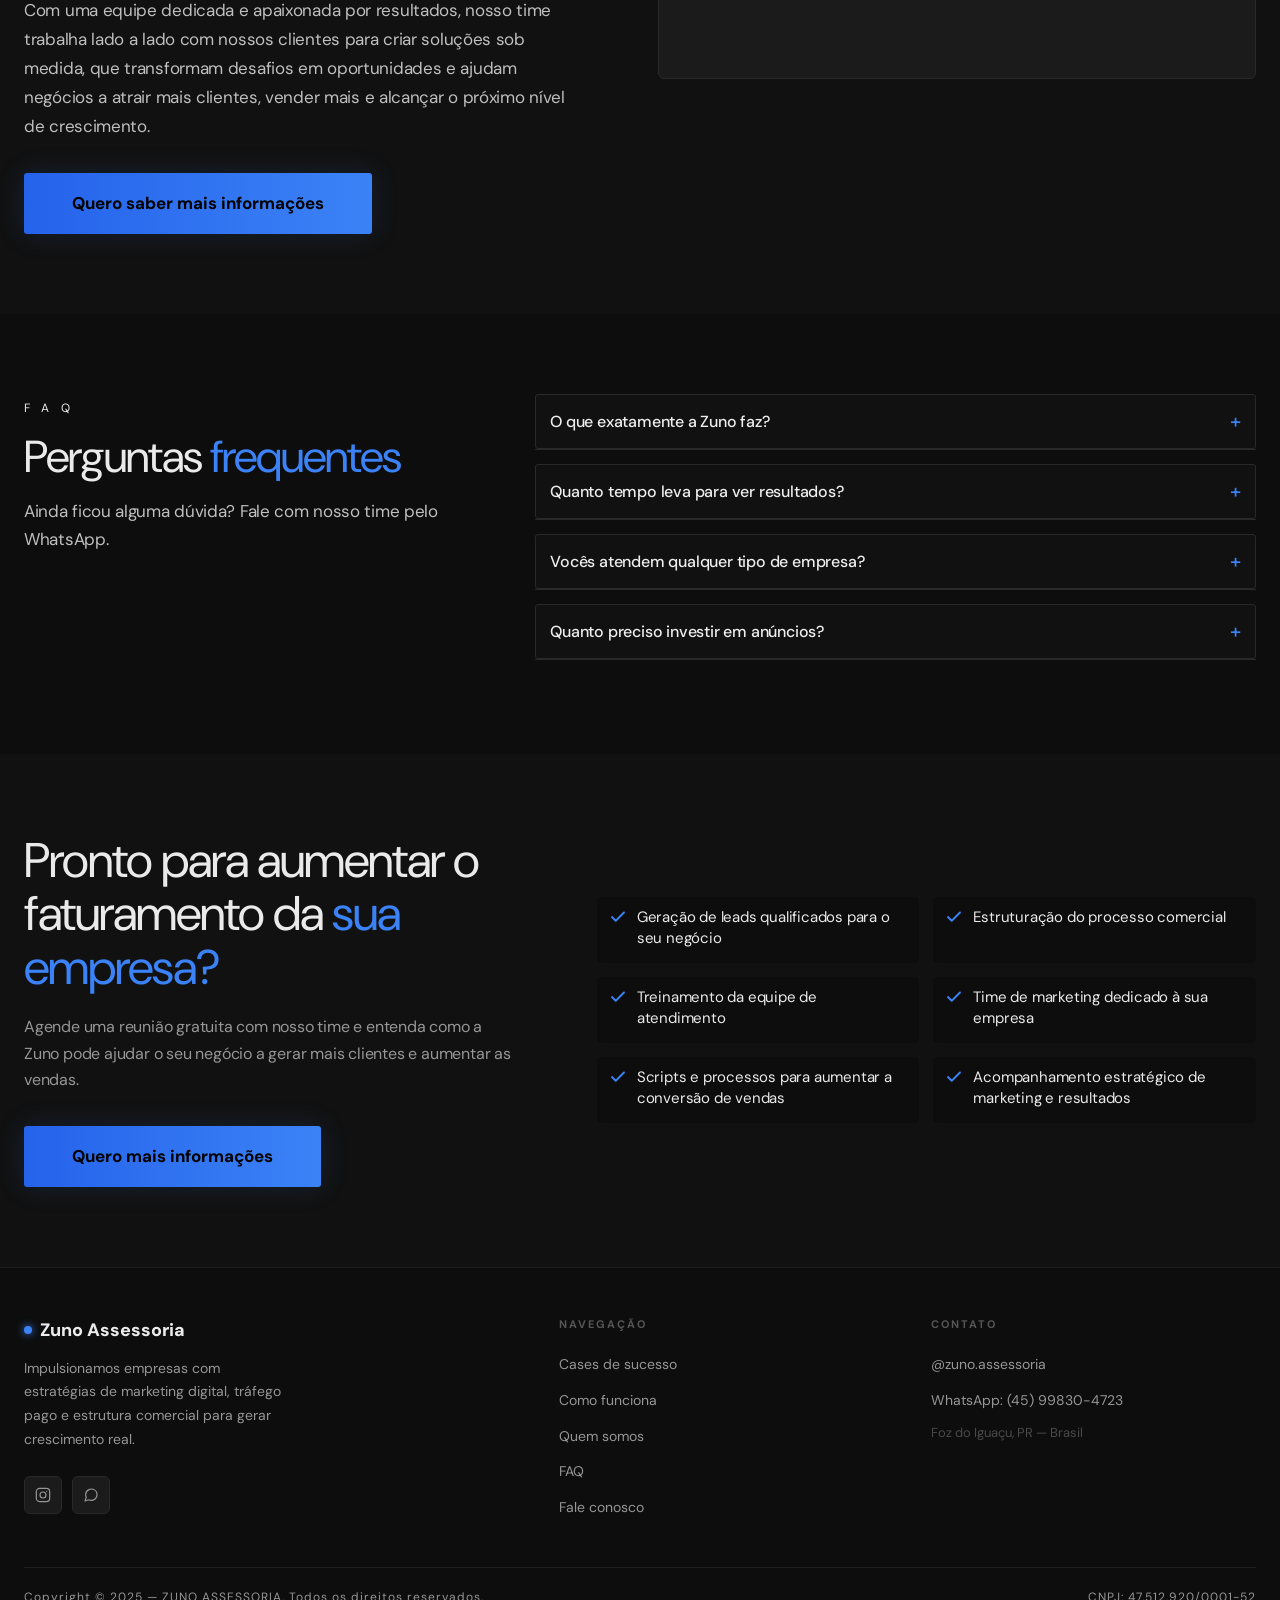
==== commit 668f2121: "Adiciona labels CAPTAÇÃO e AGENDAMENTO sobre a imagem de metodologia Co-Authored-By: Claude Sonnet 4" ====
--- a/index.html
+++ b/index.html
@@ -454,6 +454,7 @@
     .metod-diagram {
       max-width: 860px;
       margin: 0 auto 72px;
+      position: relative;
     }
     .metod-diagram-center {
       filter: drop-shadow(0 4px 24px rgba(59,130,246,.18));
@@ -463,6 +464,20 @@
       height: auto;
       display: block;
     }
+    .metod-overlay-label {
+      position: absolute;
+      left: 50%;
+      transform: translateX(-50%);
+      font-size: 11px;
+      font-weight: 500;
+      letter-spacing: 3.5px;
+      text-transform: uppercase;
+      color: #5b8fc9;
+      white-space: nowrap;
+      pointer-events: none;
+    }
+    .metod-overlay-label.top    { top: 10%; }
+    .metod-overlay-label.bottom { bottom: 10%; }
     .metod-cards {
       display: grid;
       grid-template-columns: repeat(2, 1fr);
@@ -1024,9 +1039,11 @@
     </div>
 
     <div class="metod-diagram">
+      <div class="metod-overlay-label top">Captação</div>
       <div class="metod-diagram-center">
         <img src="images/metod-logo.png" alt="Metodologia Zuno">
       </div>
+      <div class="metod-overlay-label bottom">Agendamento</div>
     </div>
 
     <div class="metod-cards">
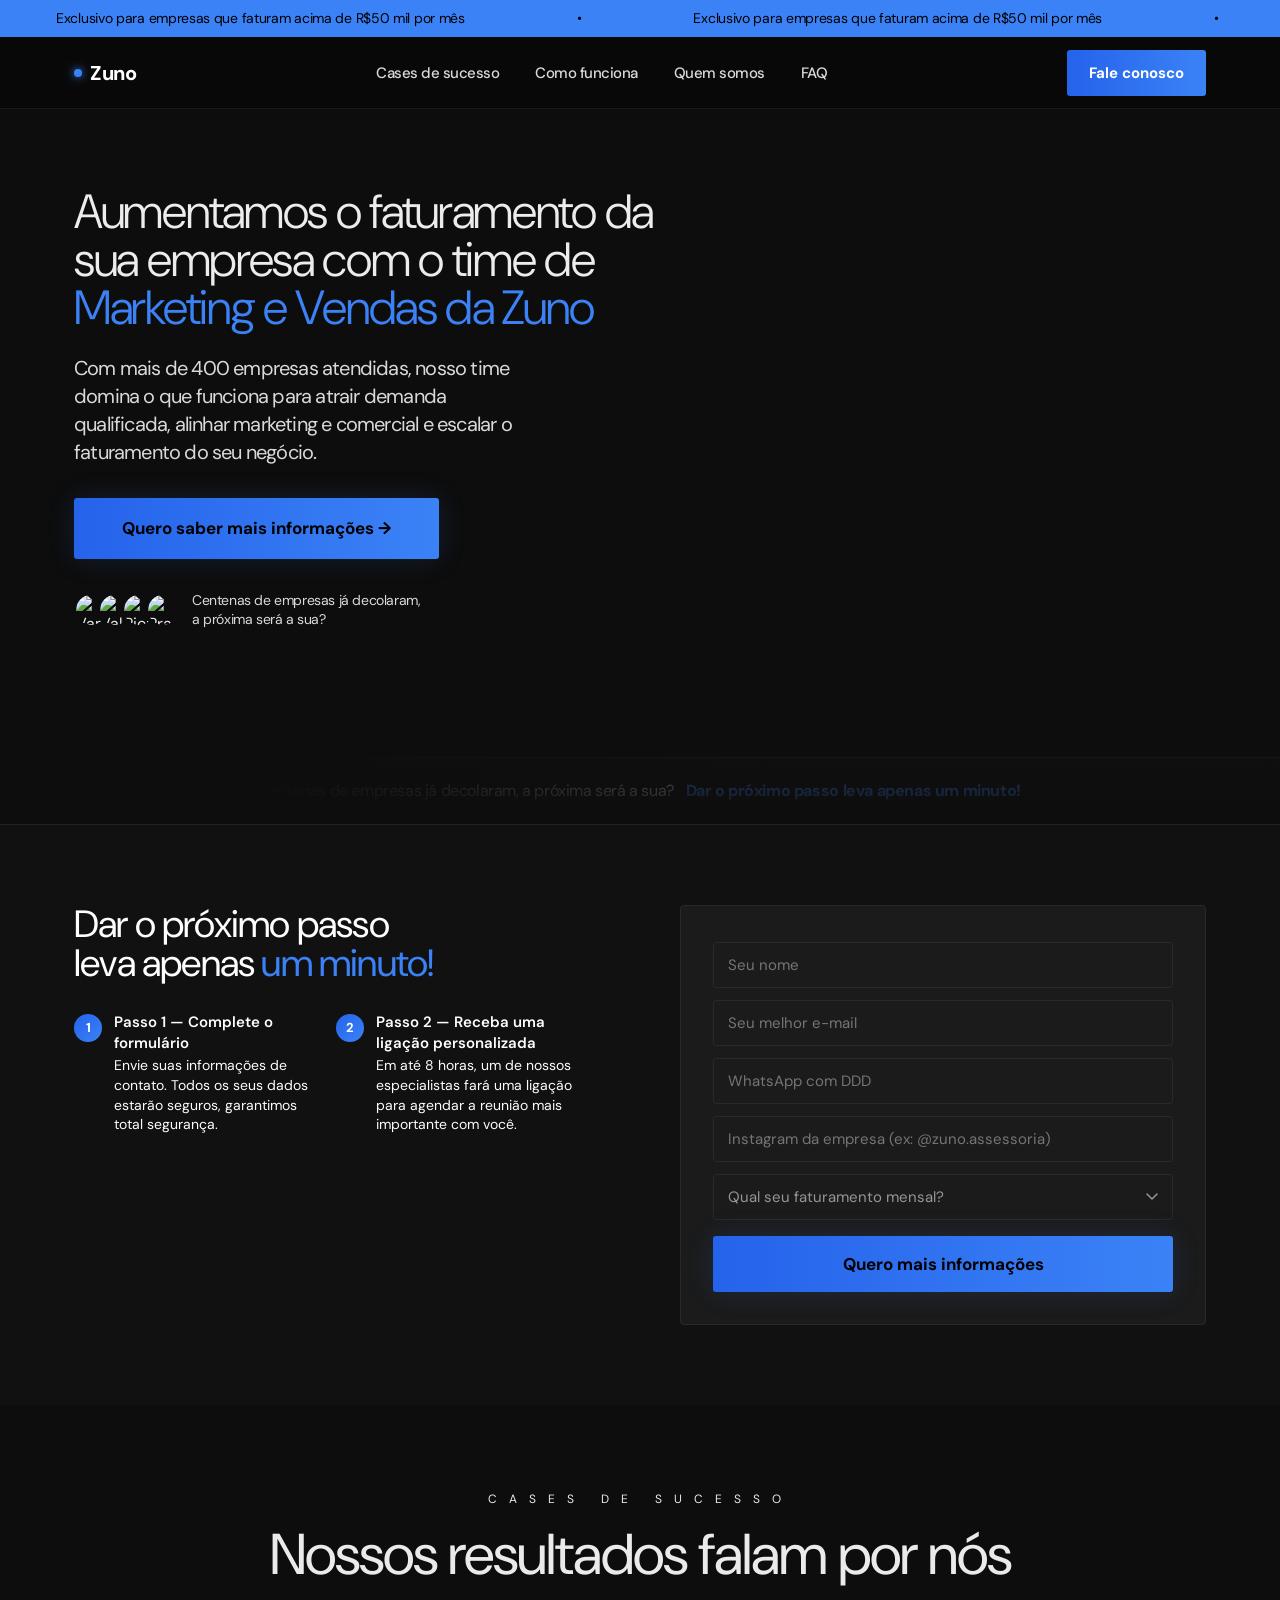
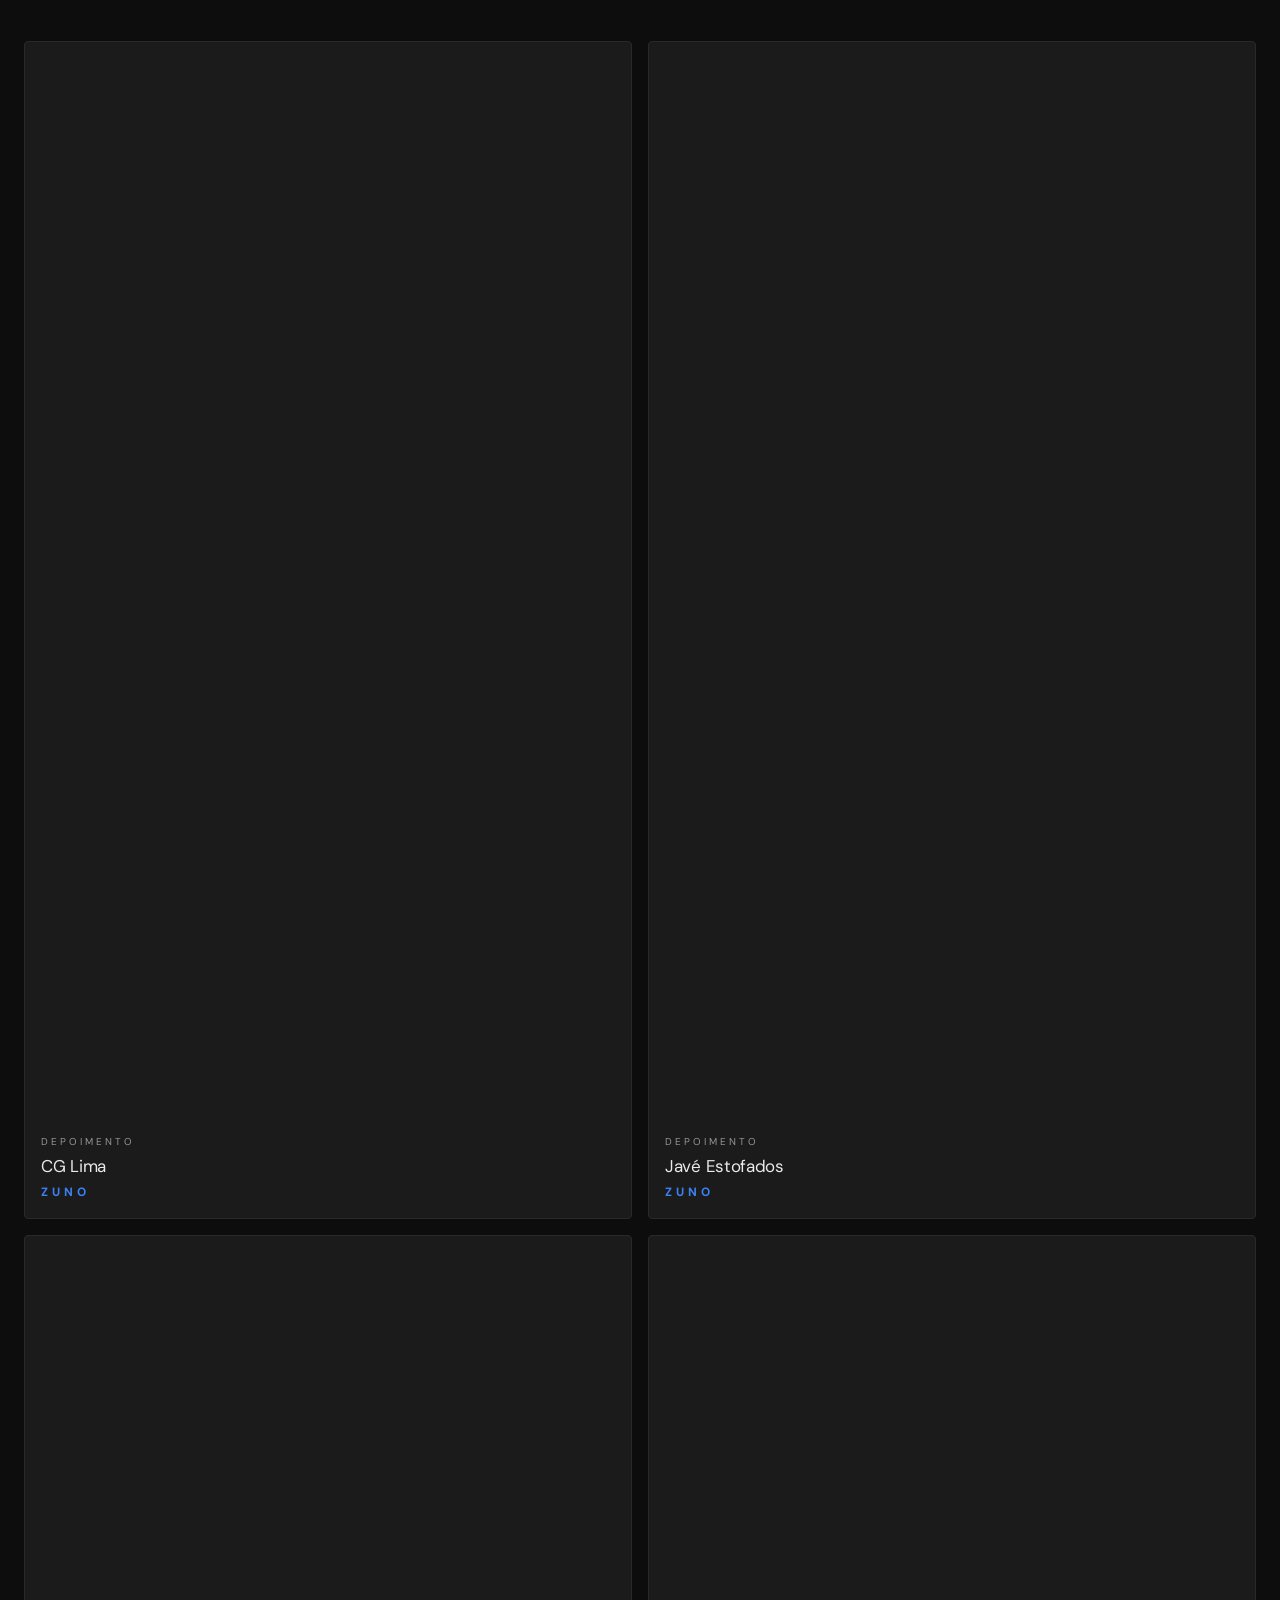
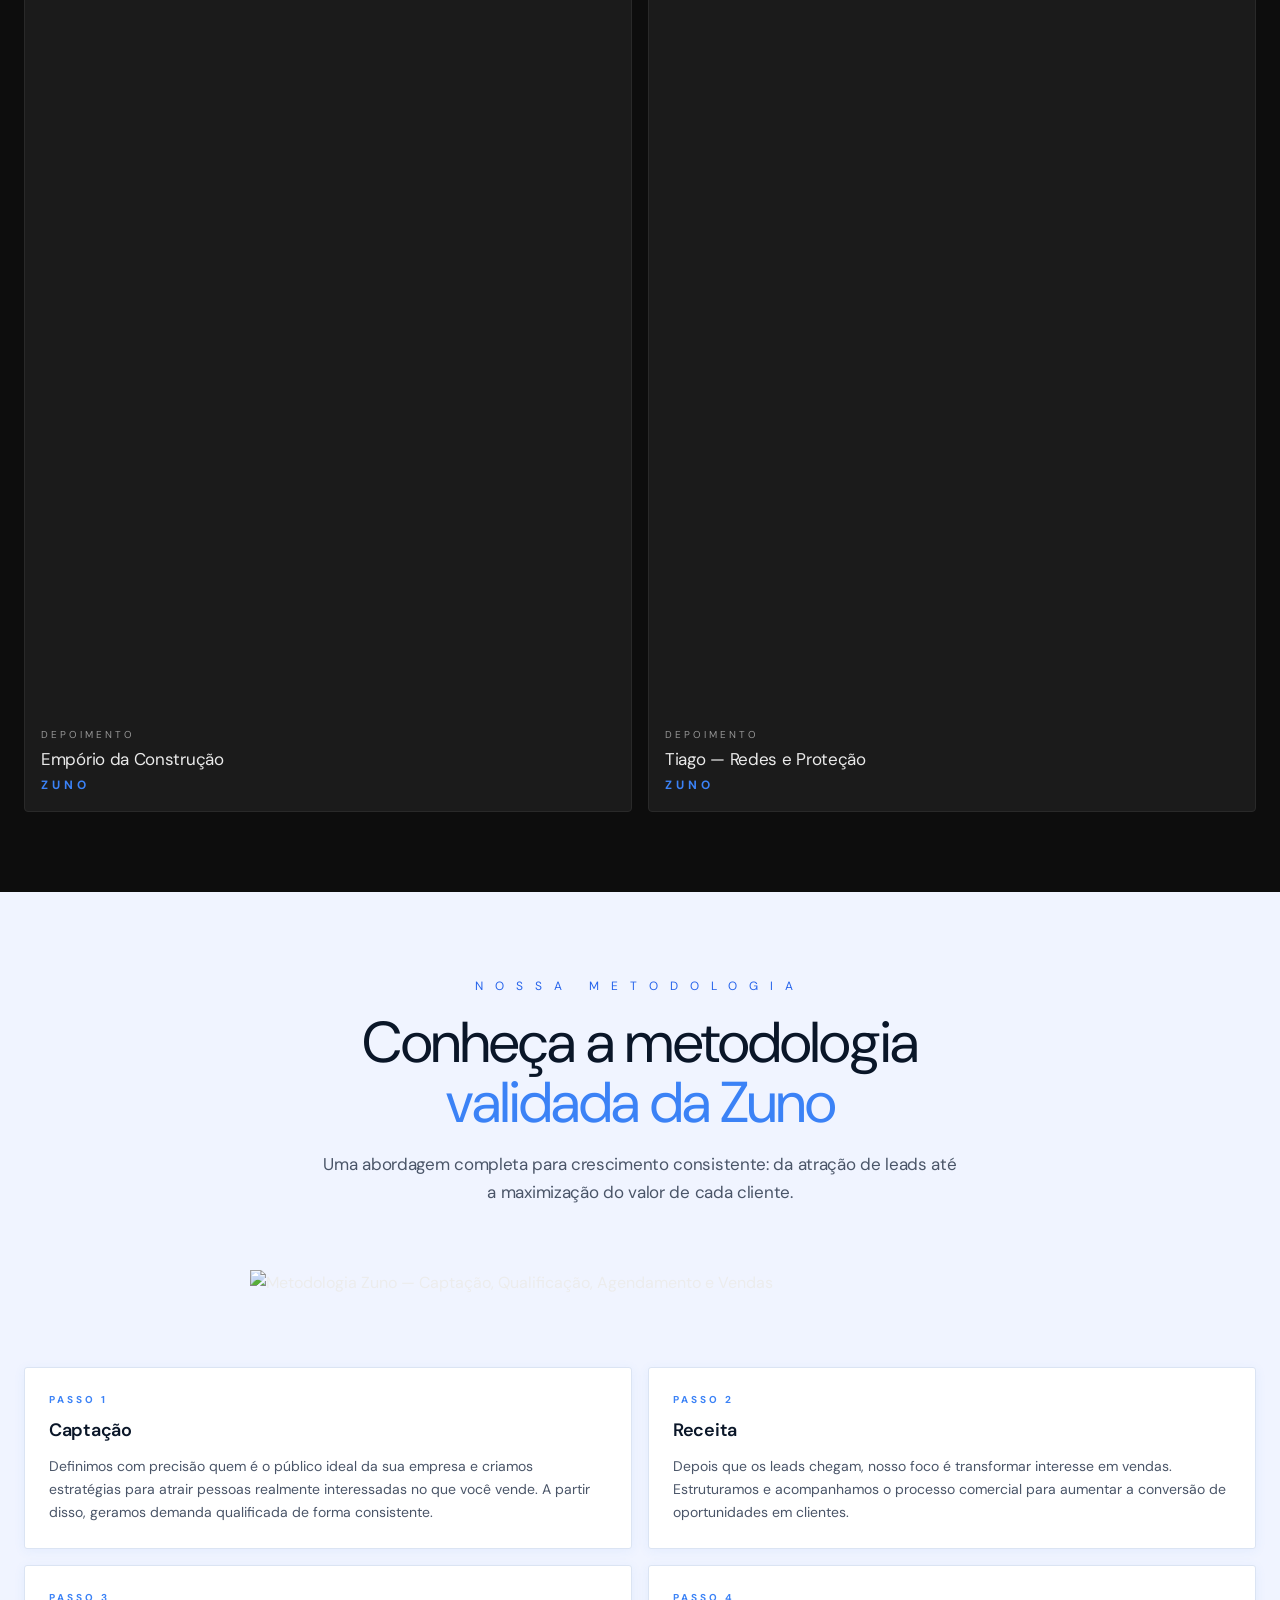
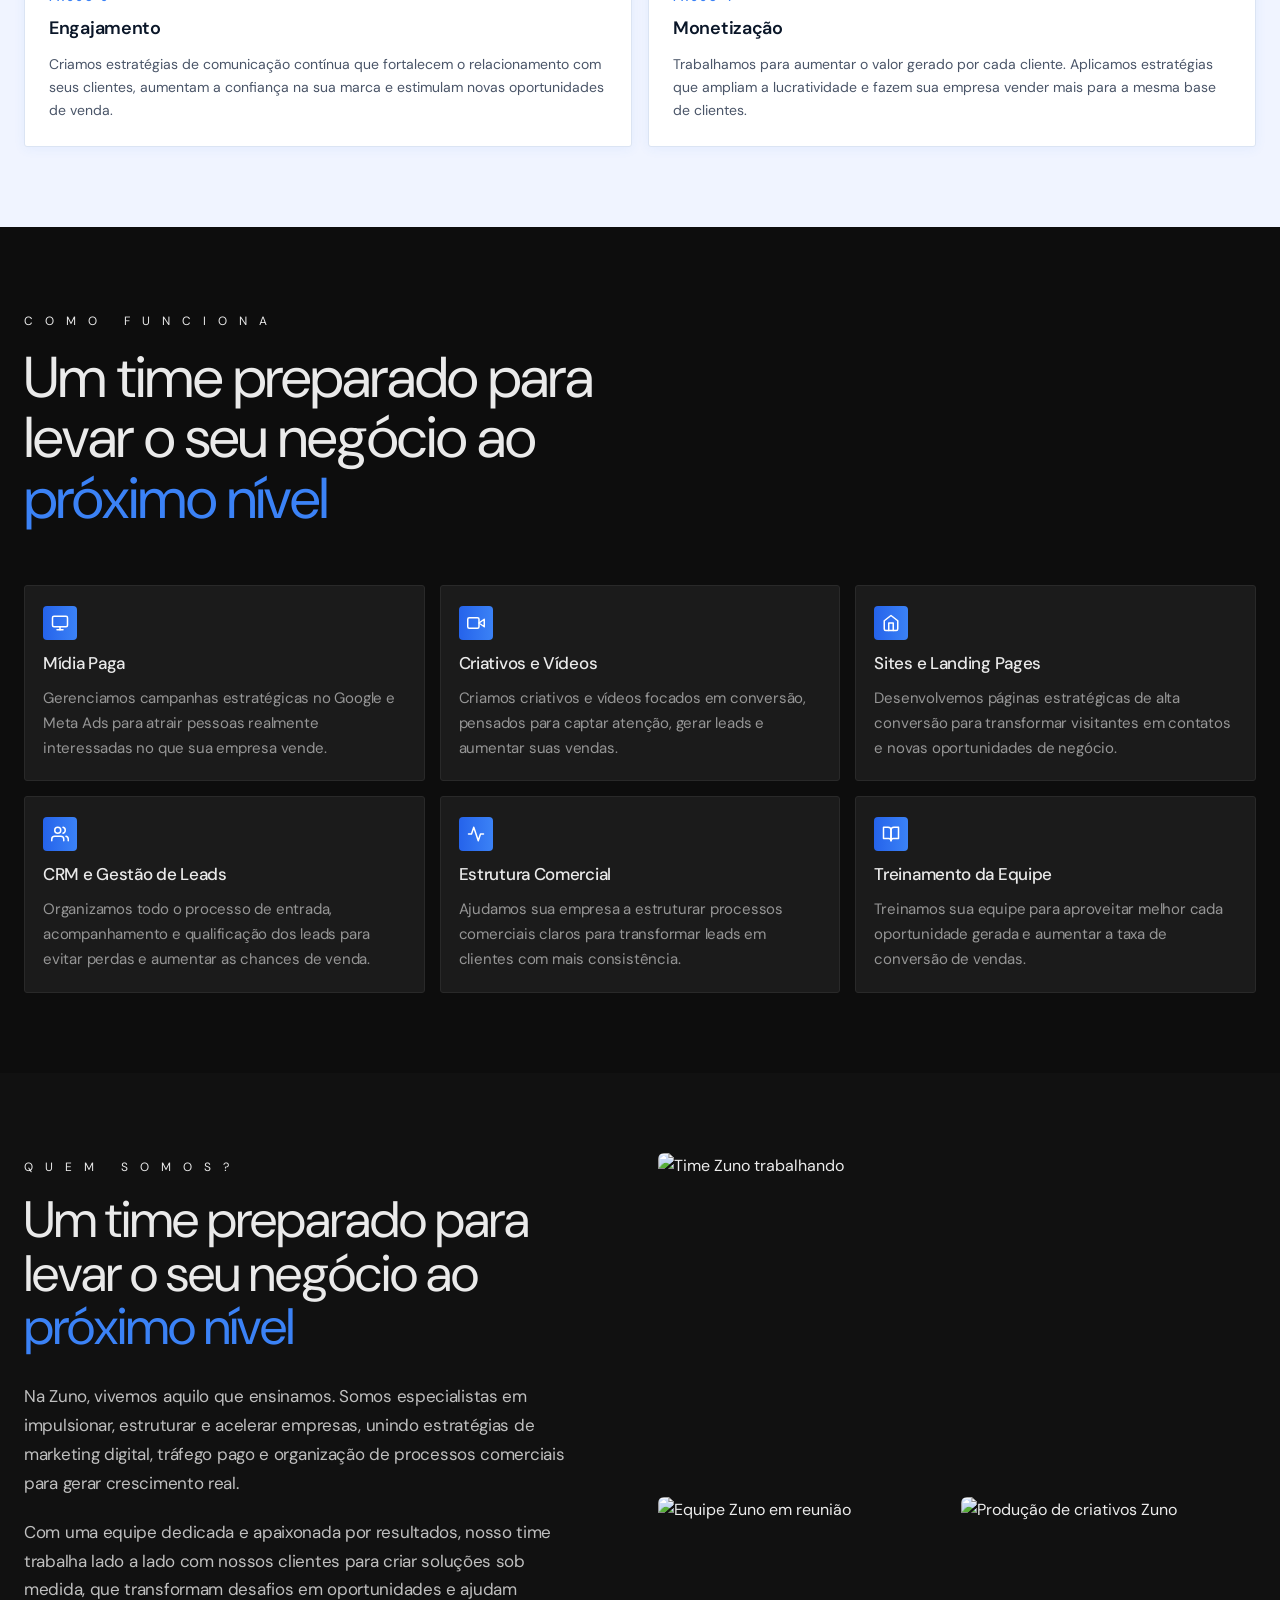
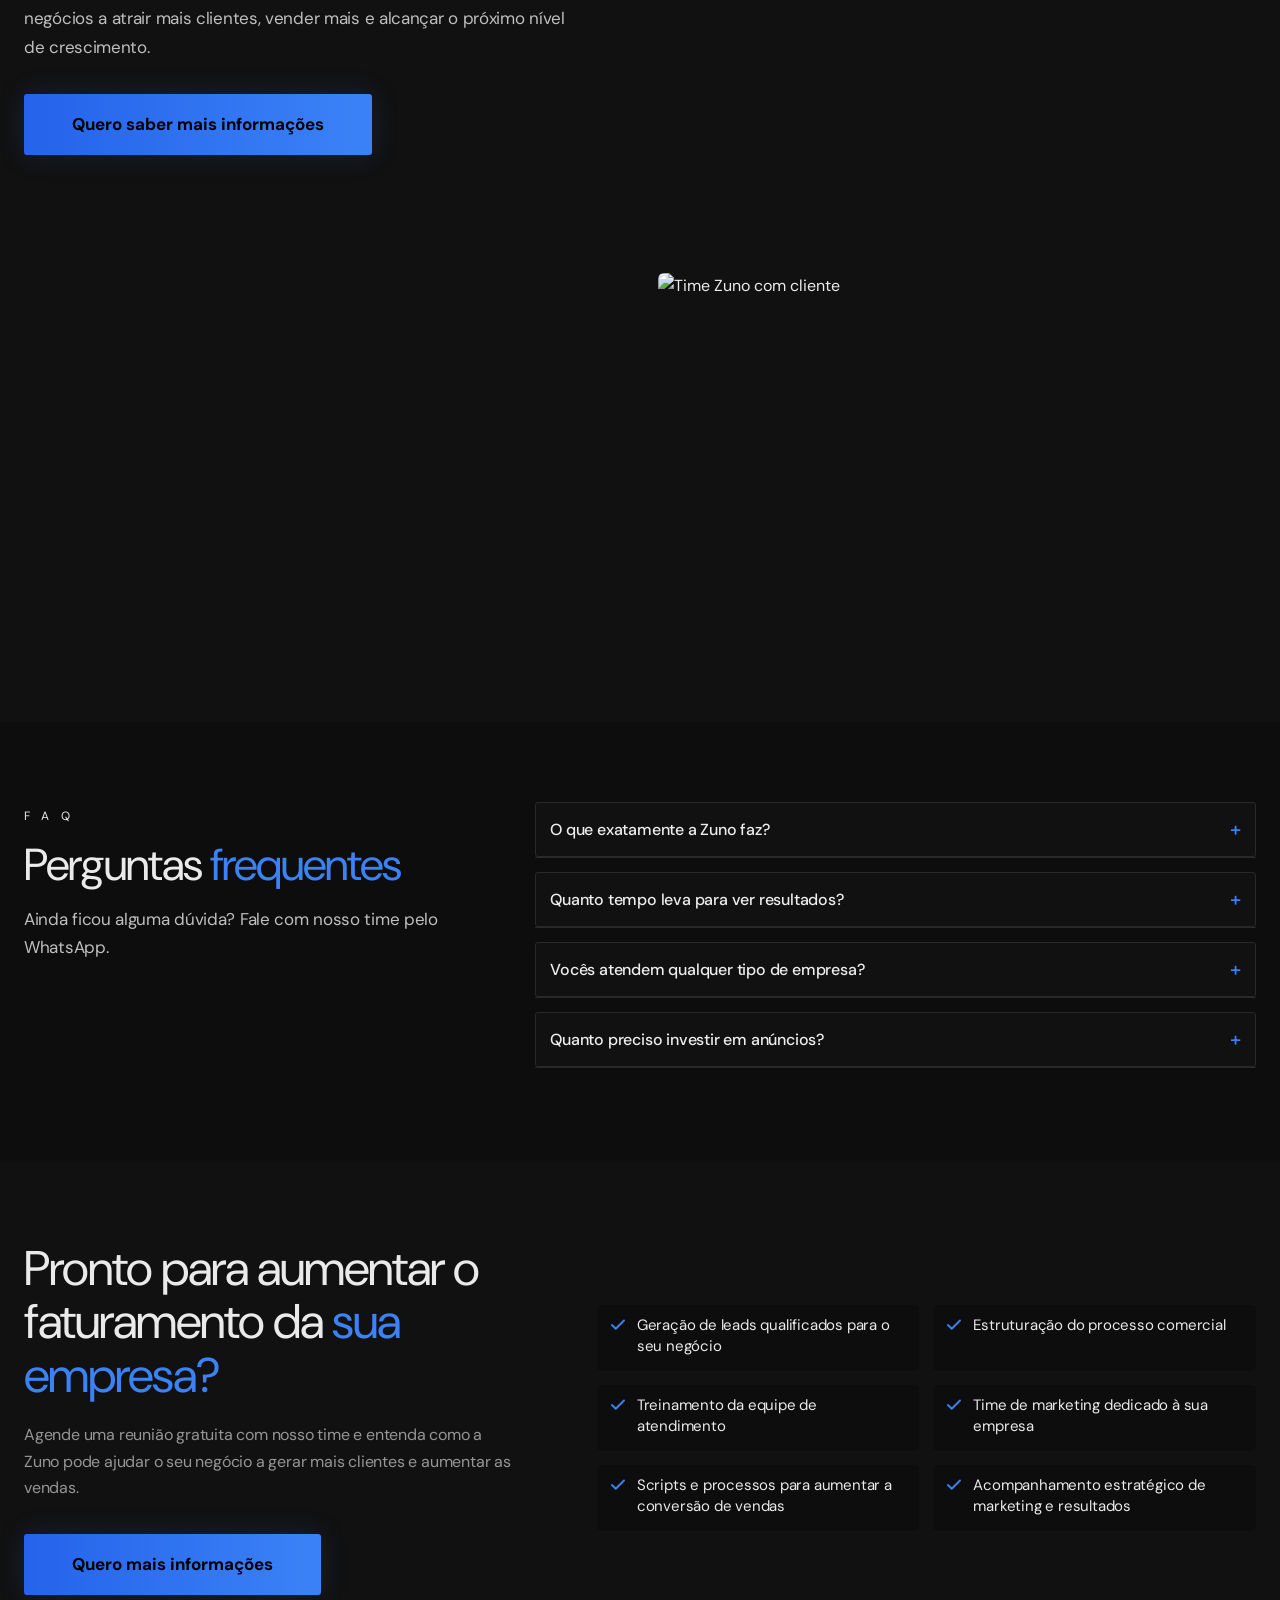
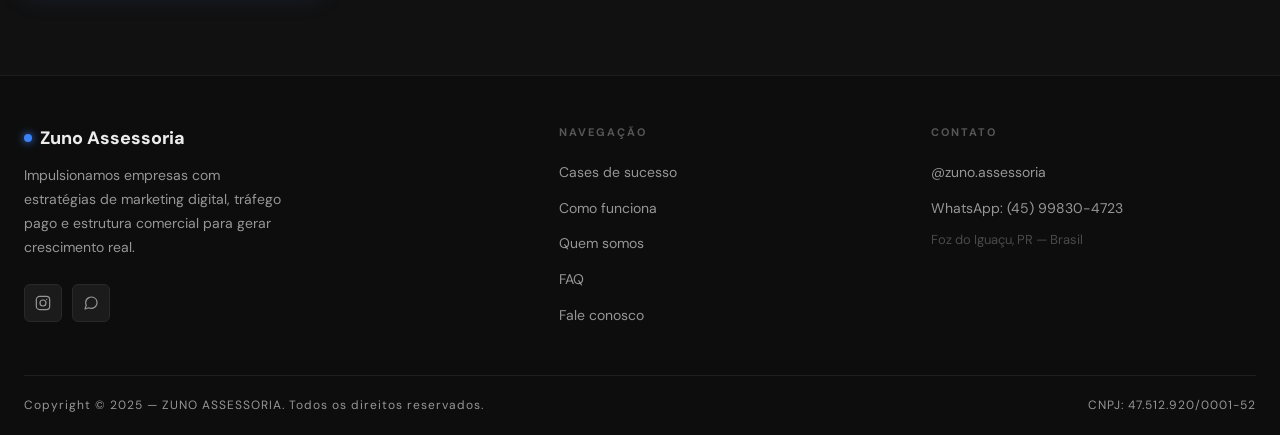
==== commit c25f2c4f: "Instala Google Tag Manager (GTM-N2NP75J9) Co-Authored-By: Claude Sonnet 4.6 <noreply@anthropic.com>" ====
--- a/index.html
+++ b/index.html
@@ -1,13 +1,40 @@
 <!DOCTYPE html>
 <html lang="pt-BR">
 <head>
+  <!-- Google Tag Manager -->
+  <script>(function(w,d,s,l,i){w[l]=w[l]||[];w[l].push({'gtm.start':
+  new Date().getTime(),event:'gtm.js'});var f=d.getElementsByTagName(s)[0],
+  j=d.createElement(s),dl=l!='dataLayer'?'&l='+l:'';j.async=true;j.src=
+  'https://www.googletagmanager.com/gtm.js?id='+i+dl;f.parentNode.insertBefore(j,f);
+  })(window,document,'script','dataLayer','GTM-N2NP75J9');</script>
+  <!-- End Google Tag Manager -->
   <meta charset="UTF-8" />
   <meta name="viewport" content="width=device-width, initial-scale=1.0" />
   <title>Zuno Assessoria — Marketing e Vendas para Empresas</title>
   <meta name="description" content="Aumentamos o faturamento da sua empresa com o time de Marketing e Vendas da Zuno. Mais de 400 empresas atendidas." />
+  <meta name="facebook-domain-verification" content="gugophuiw0pplzg7x28l9ewzd0j81x" />
   <link rel="preconnect" href="https://fonts.googleapis.com" />
   <link rel="preconnect" href="https://fonts.gstatic.com" crossorigin />
   <link href="https://fonts.googleapis.com/css2?family=DM+Sans:ital,opsz,wght@0,9..40,300;0,9..40,400;0,9..40,500;0,9..40,700;1,9..40,300&display=swap" rel="stylesheet" />
+
+  <!-- Meta Pixel -->
+  <script>
+  !function(f,b,e,v,n,t,s)
+  {if(f.fbq)return;n=f.fbq=function(){n.callMethod?
+  n.callMethod.apply(n,arguments):n.queue.push(arguments)};
+  if(!f._fbq)f._fbq=n;n.push=n;n.loaded=!0;n.version='2.0';
+  n.queue=[];t=b.createElement(e);t.async=!0;
+  t.src=v;s=b.getElementsByTagName(e)[0];
+  s.parentNode.insertBefore(t,s)}(window,document,'script',
+  'https://connect.facebook.net/en_US/fbevents.js');
+  fbq('init', '1042829274972057');
+  fbq('track', 'PageView');
+  </script>
+  <noscript><img height="1" width="1" style="display:none"
+    src="https://www.facebook.com/tr?id=1042829274972057&ev=PageView&noscript=1"
+  /></noscript>
+  <!-- Fim Meta Pixel -->
+
   <style>
     /* ─── Variables ─────────────────────────────────────────────── */
     :root {
@@ -207,18 +234,47 @@
 
     /* ─── 3. Hero ───────────────────────────────────────────────── */
     .hero {
+      position: relative;
       background: var(--bg);
-      padding: 60px 0 0;
+      padding: 0;
+      overflow: hidden;
+      min-height: 680px;
+      display: flex;
+      flex-direction: column;
+    }
+    .hero-bg-img {
+      position: absolute;
+      inset: 0;
+      width: 100%;
+      height: 100%;
+      object-fit: cover;
+      object-position: 62% center;
+      z-index: 0;
+    }
+    /* Gradiente escuro da esquerda para garantir legibilidade do texto */
+    .hero-bg-overlay {
+      position: absolute;
+      inset: 0;
+      background:
+        linear-gradient(90deg, #0D0D0D 0%, #0D0D0D 20%, rgba(13,13,13,0.55) 36%, rgba(13,13,13,0.05) 52%, transparent 64%),
+        linear-gradient(0deg, #0D0D0D 0%, transparent 22%);
+      z-index: 1;
+      pointer-events: none;
     }
     .hero-inner {
+      position: relative;
+      z-index: 2;
       max-width: 1180px;
       margin: 0 auto;
-      padding: 0 24px 0;
-      display: flex;
-      align-items: flex-start;
-      gap: 64px;
-    }
-    .hero-content { flex: 0 0 55%; }
+      width: 100%;
+      padding: 80px 24px 80px;
+      display: flex;
+      align-items: center;
+    }
+    .hero-content {
+      flex: 0 0 54%;
+      max-width: 580px;
+    }
     .hero-form-col { flex: 1; padding-top: 8px; }
 
     .hero h1 {
@@ -254,23 +310,41 @@
       width: 34px; height: 34px;
       border-radius: 50%;
       border: 2px solid var(--bg);
-      background: var(--bg-card);
       margin-left: -10px;
       overflow: hidden;
       display: flex;
       align-items: center;
       justify-content: center;
-      font-size: 12px;
-      font-weight: 700;
-      color: var(--blue);
     }
     .avatar:first-child { margin-left: 0; }
+    .avatar img {
+      width: 100%;
+      height: 100%;
+      object-fit: cover;
+      display: block;
+    }
     .hero-proof-text {
       font-size: 14px;
       font-weight: 400;
       line-height: 1.35;
       letter-spacing: -.4px;
       color: var(--white-muted);
+    }
+
+    /* ─── Seção formulário ──────────────────────────────────────── */
+    .form-section {
+      background: var(--bg-deeper);
+      padding: 80px 0;
+      border-top: 1px solid var(--border);
+    }
+    .form-section-inner {
+      max-width: 1180px;
+      margin: 0 auto;
+      padding: 0 24px;
+      display: grid;
+      grid-template-columns: 1fr 1fr;
+      gap: 80px;
+      align-items: start;
     }
 
     /* Hero form card */
@@ -452,32 +526,14 @@
       margin: 0 auto 64px;
     }
     .metod-diagram {
-      max-width: 860px;
+      max-width: 780px;
       margin: 0 auto 72px;
-      position: relative;
-    }
-    .metod-diagram-center {
-      filter: drop-shadow(0 4px 24px rgba(59,130,246,.18));
     }
     .metod-diagram-center img {
       width: 100%;
       height: auto;
       display: block;
     }
-    .metod-overlay-label {
-      position: absolute;
-      left: 50%;
-      transform: translateX(-50%);
-      font-size: 11px;
-      font-weight: 500;
-      letter-spacing: 3.5px;
-      text-transform: uppercase;
-      color: #5b8fc9;
-      white-space: nowrap;
-      pointer-events: none;
-    }
-    .metod-overlay-label.top    { top: 10%; }
-    .metod-overlay-label.bottom { bottom: 10%; }
     .metod-cards {
       display: grid;
       grid-template-columns: repeat(2, 1fr);
@@ -590,23 +646,22 @@
       margin-bottom: 20px;
     }
     .about-cta { margin-top: 32px; }
-    .about-img-wrap {
+    .about-photos {
+      display: grid;
+      grid-template-columns: 1fr 1fr;
+      gap: 8px;
+    }
+    .about-photos img {
+      width: 100%;
+      aspect-ratio: 4/5;
+      object-fit: cover;
       border-radius: 6px;
-      overflow: hidden;
-      background: var(--bg-card);
-      border: 1px solid var(--border-card);
-      aspect-ratio: 4/3;
-      display: flex;
-      align-items: center;
-      justify-content: center;
-    }
-    .about-img-placeholder {
-      text-align: center;
-      color: var(--gray-mid);
-      font-size: 14px;
-      padding: 32px;
-    }
-    .about-img-placeholder svg { margin: 0 auto 12px; opacity: .4; }
+      display: block;
+    }
+    .about-photos img:first-child {
+      grid-column: 1 / -1;
+      aspect-ratio: 16/9;
+    }
 
     /* ─── 8. FAQ ────────────────────────────────────────────────── */
     .faq-section {
@@ -794,13 +849,38 @@
 
     /* ─── Responsive ────────────────────────────────────────────── */
     @media (max-width: 1024px) {
-      .hero-inner { flex-direction: column; gap: 48px; }
-      .hero-content { flex: none; width: 100%; }
-      .hero-form-col { width: 100%; max-width: 540px; }
+      /* Mobile: foto no topo em bloco, texto abaixo — igual Nextage */
+      .hero { min-height: unset; display: block; }
+
+      .hero-bg-img {
+        position: relative;
+        width: 100%;
+        height: 400px;
+        object-fit: cover;
+        object-position: 62% 12%;
+        display: block;
+      }
+
+      .hero-bg-overlay {
+        top: 0;
+        bottom: auto;
+        height: 400px;
+        background: linear-gradient(0deg, #0D0D0D 0%, rgba(13,13,13,0.15) 52%, transparent 100%);
+      }
+
+      .hero-inner {
+        position: relative;
+        z-index: 2;
+        margin-top: -56px;
+        padding: 0 24px 56px;
+      }
+
+      .hero-content { flex: none; width: 100%; max-width: 100%; }
+      .form-section-inner { grid-template-columns: 1fr; gap: 40px; }
       .metod-cards { grid-template-columns: 1fr; }
       .services-grid { grid-template-columns: repeat(2, 1fr); }
       .about-inner { grid-template-columns: 1fr; gap: 40px; }
-      .about-img-wrap { max-width: 540px; }
+      .about-photos { max-width: 540px; }
       .faq-inner { grid-template-columns: 1fr; gap: 40px; }
       .cta-inner { grid-template-columns: 1fr; gap: 48px; }
       .footer-grid { grid-template-columns: 1fr 1fr; }
@@ -832,6 +912,10 @@
   </style>
 </head>
 <body>
+<!-- Google Tag Manager (noscript) -->
+<noscript><iframe src="https://www.googletagmanager.com/ns.html?id=GTM-N2NP75J9"
+height="0" width="0" style="display:none;visibility:hidden"></iframe></noscript>
+<!-- End Google Tag Manager (noscript) -->
 
 <!-- ─── 1. Ticker ──────────────────────────────────────────────── -->
 <div class="ticker-wrap" aria-hidden="true">
@@ -863,7 +947,7 @@
     </ul>
 
     <div class="nav-cta-wrap">
-      <a href="https://wa.me/5545998304723?text=Ol%C3%A1%2C+Zuno%21+Quero+saber+mais." target="_blank" class="btn btn--nav">
+      <a href="#hero-form" class="btn btn--nav">
         Fale conosco
       </a>
     </div>
@@ -876,9 +960,13 @@
 
 <!-- ─── 3. Hero ────────────────────────────────────────────────── -->
 <section class="hero">
+  <!-- Background photo -->
+  <img class="hero-bg-img" src="images/hero.png" alt="Time Zuno Assessoria">
+  <div class="hero-bg-overlay"></div>
+
   <div class="hero-inner">
 
-    <!-- Left: copy -->
+    <!-- Copy -->
     <div class="hero-content">
       <h1>
         Aumentamos o faturamento da sua empresa com o time de
@@ -887,13 +975,15 @@
       <p class="hero-lead">
         Com mais de 400 empresas atendidas, nosso time domina o que funciona para atrair demanda qualificada, alinhar marketing e comercial e escalar o faturamento do seu negócio.
       </p>
+      <a href="#hero-form" class="btn btn--primary" style="margin-bottom:32px;">
+        Quero saber mais informações &rarr;
+      </a>
       <div class="hero-proof">
         <div class="hero-proof-avatars">
-          <div class="avatar">G</div>
-          <div class="avatar">M</div>
-          <div class="avatar">R</div>
-          <div class="avatar">A</div>
-          <div class="avatar">+</div>
+          <div class="avatar"><img src="images/logos/vamos-sorrir.jpg" alt="Vamos Sorrir"></div>
+          <div class="avatar"><img src="images/logos/valencia.jpg" alt="Valencia & Co"></div>
+          <div class="avatar"><img src="images/logos/pionner.jpg" alt="Pionner Shop"></div>
+          <div class="avatar"><img src="images/logos/pradocell.jpg" alt="Pradocell"></div>
         </div>
         <p class="hero-proof-text">
           Centenas de empresas já decolaram,<br>a próxima será a sua?
@@ -901,30 +991,45 @@
       </div>
     </div>
 
-    <!-- Right: form -->
-    <div class="hero-form-col">
+  </div>
+
+  <!-- Bottom bar -->
+  <div class="hero-bar">
+    <div class="hero-bar-inner">
+      <p class="hero-bar-text">
+        Centenas de empresas já decolaram, a próxima será a sua?
+        <strong style="color:var(--blue); margin-left:8px;">Dar o próximo passo leva apenas um minuto!</strong>
+      </p>
+    </div>
+  </div>
+</section>
+
+<!-- ─── Formulário ─────────────────────────────────────────────── -->
+<section class="form-section">
+  <div class="form-section-inner">
+    <div>
+      <h2 class="form-title">
+        Dar o próximo passo<br>leva apenas <span class="hl">um minuto!</span>
+      </h2>
+      <div class="form-steps">
+        <div class="form-step">
+          <div class="step-num">1</div>
+          <div class="step-body">
+            <strong>Passo 1 — Complete o formulário</strong>
+            Envie suas informações de contato. Todos os seus dados estarão seguros, garantimos total segurança.
+          </div>
+        </div>
+        <div class="form-step">
+          <div class="step-num">2</div>
+          <div class="step-body">
+            <strong>Passo 2 — Receba uma ligação personalizada</strong>
+            Em até 8 horas, um de nossos especialistas fará uma ligação para agendar a reunião mais importante com você.
+          </div>
+        </div>
+      </div>
+    </div>
+    <div>
       <div class="hero-form-card">
-        <h2 class="form-title">
-          Dar o próximo passo<br>leva apenas <span class="hl">um minuto!</span>
-        </h2>
-
-        <div class="form-steps">
-          <div class="form-step">
-            <div class="step-num">1</div>
-            <div class="step-body">
-              <strong>Passo 1 — Complete o formulário</strong>
-              Envie suas informações de contato. Todos os seus dados estarão seguros, garantimos total segurança.
-            </div>
-          </div>
-          <div class="form-step">
-            <div class="step-num">2</div>
-            <div class="step-body">
-              <strong>Passo 2 — Receba uma ligação personalizada</strong>
-              Em até 8 horas, um de nossos especialistas fará uma ligação para agendar a reunião mais importante com você.
-            </div>
-          </div>
-        </div>
-
         <form id="hero-form" novalidate>
           <div class="form-row">
             <input class="field" type="text" id="h-nome" name="nome" placeholder="Seu nome" required />
@@ -956,17 +1061,6 @@
         </form>
       </div>
     </div>
-
-  </div>
-
-  <!-- Bottom bar -->
-  <div class="hero-bar">
-    <div class="hero-bar-inner">
-      <p class="hero-bar-text">
-        Centenas de empresas já decolaram, a próxima será a sua?
-        <strong style="color:var(--blue); margin-left:8px;">Dar o próximo passo leva apenas um minuto!</strong>
-      </p>
-    </div>
   </div>
 </section>
 
@@ -1039,11 +1133,9 @@
     </div>
 
     <div class="metod-diagram">
-      <div class="metod-overlay-label top">Captação</div>
       <div class="metod-diagram-center">
-        <img src="images/metod-logo.png" alt="Metodologia Zuno">
-      </div>
-      <div class="metod-overlay-label bottom">Agendamento</div>
+        <img src="images/metod-ciclo.png" alt="Metodologia Zuno — Captação, Qualificação, Agendamento e Vendas">
+      </div>
     </div>
 
     <div class="metod-cards">
@@ -1153,18 +1245,17 @@
           Com uma equipe dedicada e apaixonada por resultados, nosso time trabalha lado a lado com nossos clientes para criar soluções sob medida, que transformam desafios em oportunidades e ajudam negócios a atrair mais clientes, vender mais e alcançar o próximo nível de crescimento.
         </p>
         <div class="about-cta">
-          <a href="https://wa.me/5545998304723?text=Ol%C3%A1%2C+Zuno%21+Quero+agendar+uma+reuni%C3%A3o." target="_blank" class="btn btn--primary">
+          <a href="#hero-form" class="btn btn--primary">
             Quero saber mais informações
           </a>
         </div>
       </div>
 
-      <div class="about-img-wrap">
-        <div class="about-img-placeholder">
-          <svg width="48" height="48" viewBox="0 0 24 24" fill="none" stroke="currentColor" stroke-width="1.5"><rect x="3" y="3" width="18" height="18" rx="2"/><circle cx="8.5" cy="8.5" r="1.5"/><polyline points="21 15 16 10 5 21"/></svg>
-          <p>Foto do time Zuno</p>
-          <p style="font-size:12px;margin-top:4px;opacity:.5;">Substitua por uma imagem real</p>
-        </div>
+      <div class="about-photos">
+        <img src="images/time/time-04.jpg" alt="Time Zuno trabalhando" loading="lazy">
+        <img src="images/time/time-01.jpg" alt="Equipe Zuno em reunião" loading="lazy">
+        <img src="images/time/time-02.jpg" alt="Produção de criativos Zuno" loading="lazy">
+        <img src="images/time/time-05.jpg" alt="Time Zuno com cliente" loading="lazy">
       </div>
 
     </div>
@@ -1237,7 +1328,7 @@
       <div>
         <h2 class="cta-title">Pronto para aumentar o faturamento da <span class="hl">sua empresa?</span></h2>
         <p class="cta-sub">Agende uma reunião gratuita com nosso time e entenda como a Zuno pode ajudar o seu negócio a gerar mais clientes e aumentar as vendas.</p>
-        <a href="https://wa.me/5545998304723?text=Ol%C3%A1%2C+Zuno%21+Quero+agendar+uma+reuni%C3%A3o+gratuita." target="_blank" class="btn btn--primary">
+        <a href="#hero-form" class="btn btn--primary">
           Quero mais informações
         </a>
       </div>
@@ -1382,7 +1473,7 @@
     document.getElementById('nav').classList.toggle('nav--solid', window.scrollY > 60);
   }, { passive: true });
 
-  // 5. Hero form → WhatsApp
+  // 5. Hero form → qualificação + WhatsApp + redirect
   document.getElementById('hero-form').addEventListener('submit', e => {
     e.preventDefault();
     const nome  = document.getElementById('h-nome').value.trim();
@@ -1391,7 +1482,42 @@
     const ig    = document.getElementById('h-ig').value.trim();
     const fat   = document.getElementById('h-fat').value;
     if (!nome || !wp) { alert('Preencha seu nome e WhatsApp.'); return; }
-    const text = [
+
+    // Desqualificação — faturamento abaixo de R$15 mil
+    if (fat === 'Abaixo de R$15 mil') {
+      const card = document.getElementById('hero-form').closest('.hero-form-card');
+      card.innerHTML = `
+        <div style="text-align:center;padding:32px 16px;">
+          <svg width="48" height="48" viewBox="0 0 24 24" fill="none" stroke="#3b82f6" stroke-width="1.5" style="margin:0 auto 20px;display:block"><path d="M12 22c5.523 0 10-4.477 10-10S17.523 2 12 2 2 6.477 2 12s4.477 10 10 10z"/><path d="M12 8v4m0 4h.01"/></svg>
+          <h3 style="font-size:20px;font-weight:700;color:#fff;margin-bottom:12px;letter-spacing:-.3px;">Obrigado pelo interesse!</h3>
+          <p style="font-size:15px;line-height:1.7;color:rgba(255,255,255,.65);max-width:320px;margin:0 auto;">
+            No momento, atendemos empresas com faturamento a partir de R$15 mil/mês.
+            Continue nos acompanhando — em breve podemos ter uma solução para o seu momento.
+          </p>
+        </div>`;
+      return;
+    }
+
+    // Evento de conversão baseado no faturamento
+    if (typeof fbq === 'function') {
+      fbq('trackCustom', 'form_submit');
+      if (fat === 'R$31 mil a R$50 mil') {
+        fbq('trackCustom', 'form_30k+');
+      } else if (['R$51 mil a R$100 mil','R$100 mil a R$200 mil','R$200 mil a R$500 mil','Acima de R$500 mil'].includes(fat)) {
+        fbq('trackCustom', 'form_50k+');
+      }
+    }
+
+    // Envia para Google Sheets (fire and forget)
+    fetch('https://script.google.com/macros/s/AKfycby5WQ1kP_dTTHSuUQZAF3zk9XndAH35Ie-A5x9bl4QmsR-UBwr3c_ONQ0ZqmWPW8BMSLw/exec', {
+      method: 'POST',
+      body: JSON.stringify({ nome, email, whatsapp: wp, instagram: ig, faturamento: fat }),
+      headers: { 'Content-Type': 'text/plain' },
+      keepalive: true
+    }).catch(() => {});
+
+    // Qualificado — redireciona para /obrigado com dados do lead na URL
+    const texto = [
       `Olá, Zuno! 👋`,
       `Me chamo *${nome}*.`,
       email ? `E-mail: ${email}` : '',
@@ -1399,7 +1525,8 @@
       ig    ? `Instagram: ${ig}` : '',
       fat   ? `Faturamento mensal: *${fat}*` : '',
     ].filter(Boolean).join('\n');
-    window.open(`https://wa.me/5545998304723?text=${encodeURIComponent(text)}`, '_blank');
+    const params = new URLSearchParams({ msg: texto });
+    window.location.href = '/obrigado?' + params.toString();
   });
 
   // 6. Show hamburger on mobile
@@ -1410,6 +1537,52 @@
   }
   checkMobile();
   window.addEventListener('resize', checkMobile);
+
+  // ─── Meta Pixel — eventos de engajamento ─────────────────────
+
+  // 7. ViewContent — 5s na página (leu o conteúdo)
+  setTimeout(function () {
+    if (typeof fbq === 'function') fbq('track', 'ViewContent');
+  }, 5000);
+
+  // 8. time_30s — 30s na página (visitante sério)
+  setTimeout(function () {
+    if (typeof fbq === 'function') fbq('trackCustom', 'time_30s');
+  }, 30000);
+
+  // 9. Scroll depth — 25%, 50%, 75%, 90%
+  (function () {
+    const fired = { 25: false, 50: false, 75: false, 90: false };
+    function getScrollPct() {
+      const el = document.documentElement;
+      return Math.round((el.scrollTop || document.body.scrollTop) /
+        ((el.scrollHeight || document.body.scrollHeight) - el.clientHeight) * 100);
+    }
+    window.addEventListener('scroll', function () {
+      if (typeof fbq !== 'function') return;
+      const pct = getScrollPct();
+      [25, 50, 75, 90].forEach(function (p) {
+        if (!fired[p] && pct >= p) {
+          fired[p] = true;
+          fbq('trackCustom', 'scroll_' + p);
+        }
+      });
+    }, { passive: true });
+  })();
+
+  // 10. form_start — clicou no 1º campo do form
+  (function () {
+    var started = false;
+    var firstField = document.getElementById('h-nome');
+    if (firstField) {
+      firstField.addEventListener('focus', function () {
+        if (!started) {
+          started = true;
+          if (typeof fbq === 'function') fbq('trackCustom', 'form_start');
+        }
+      }, { once: true });
+    }
+  })();
 </script>
 
 </body>
